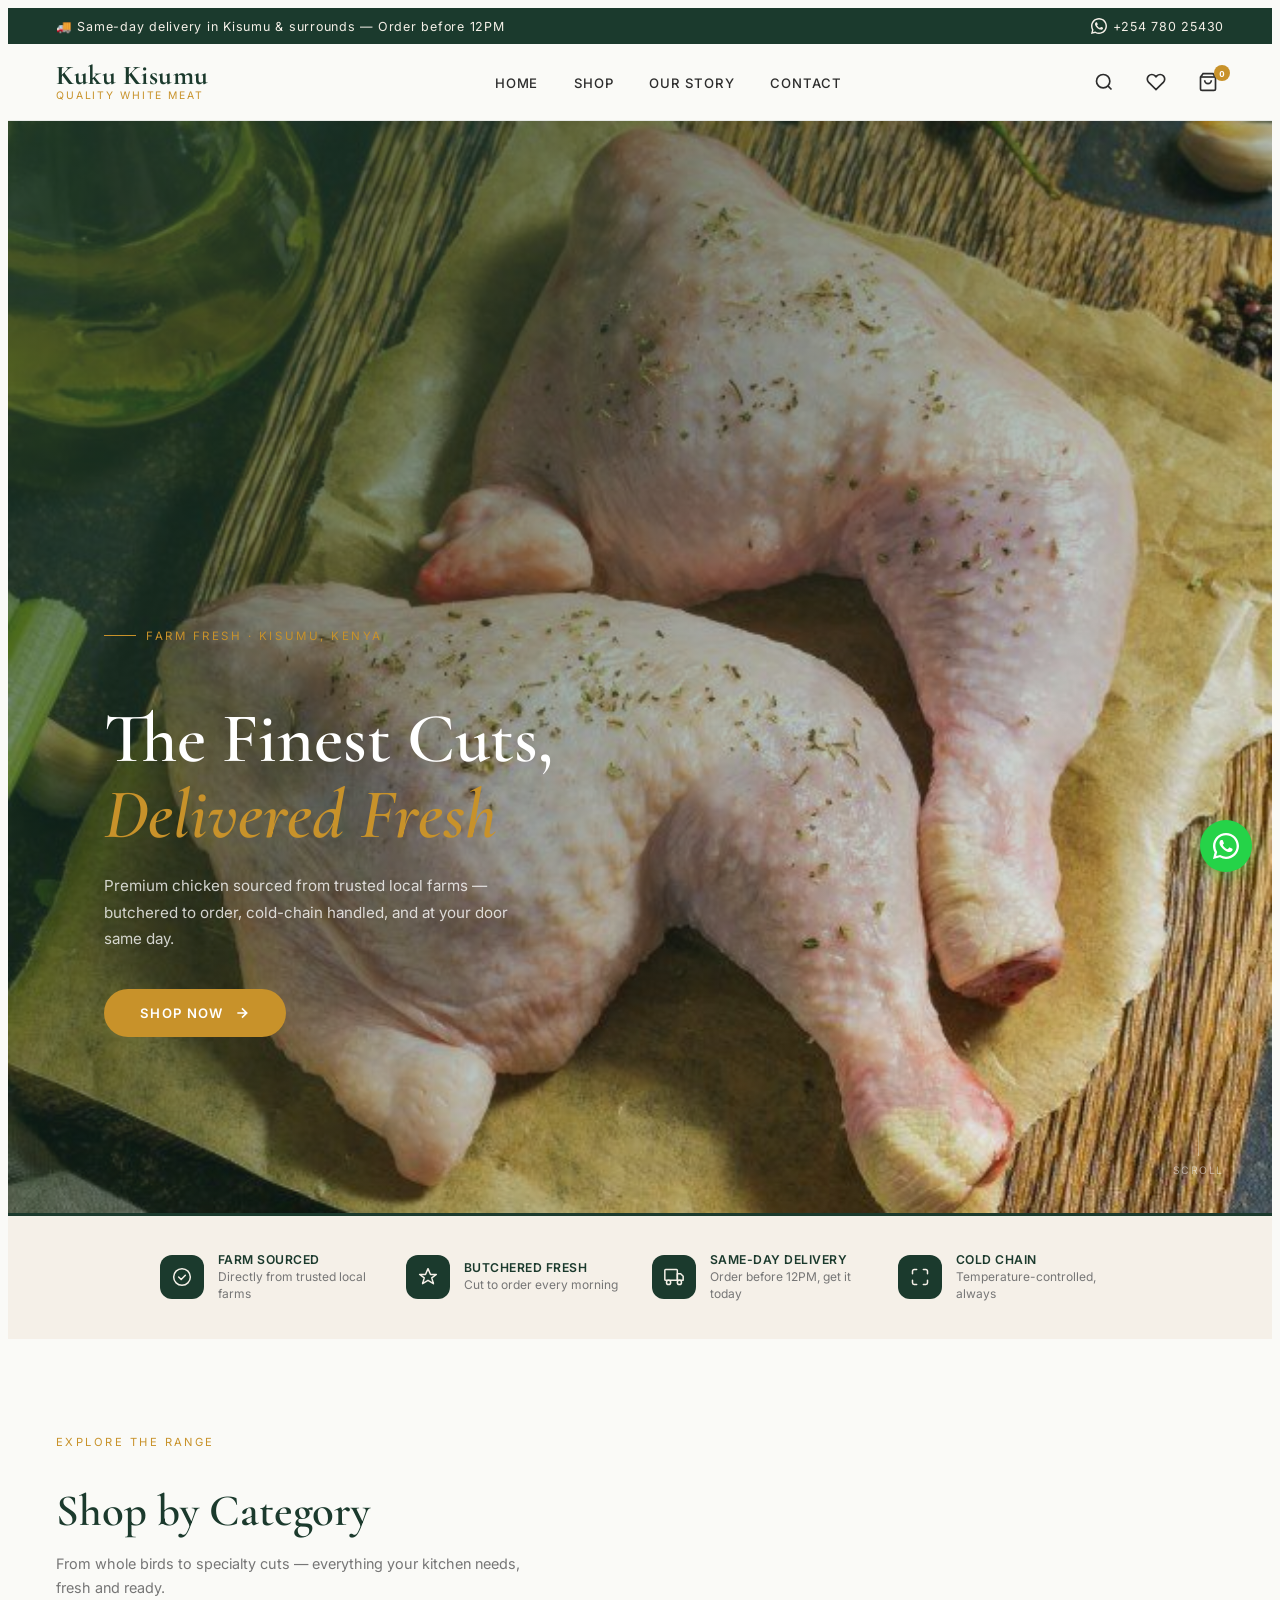
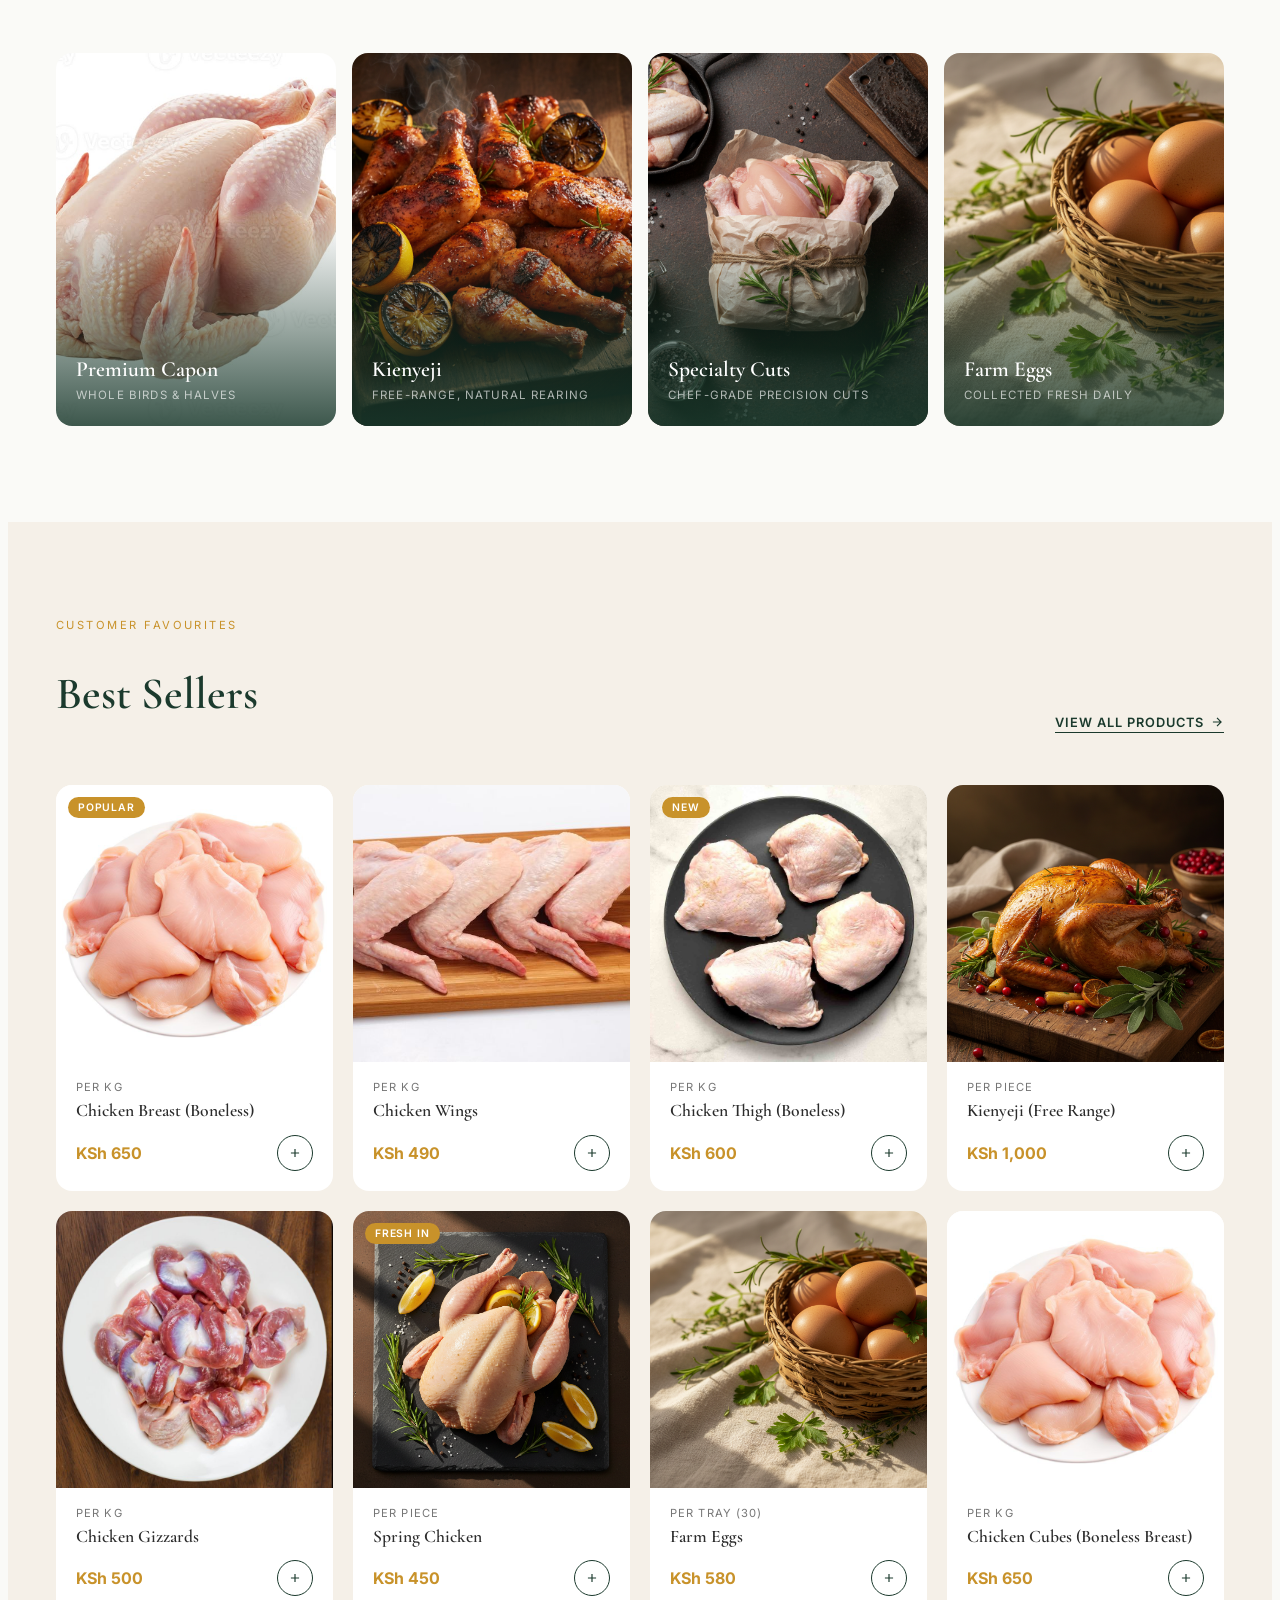
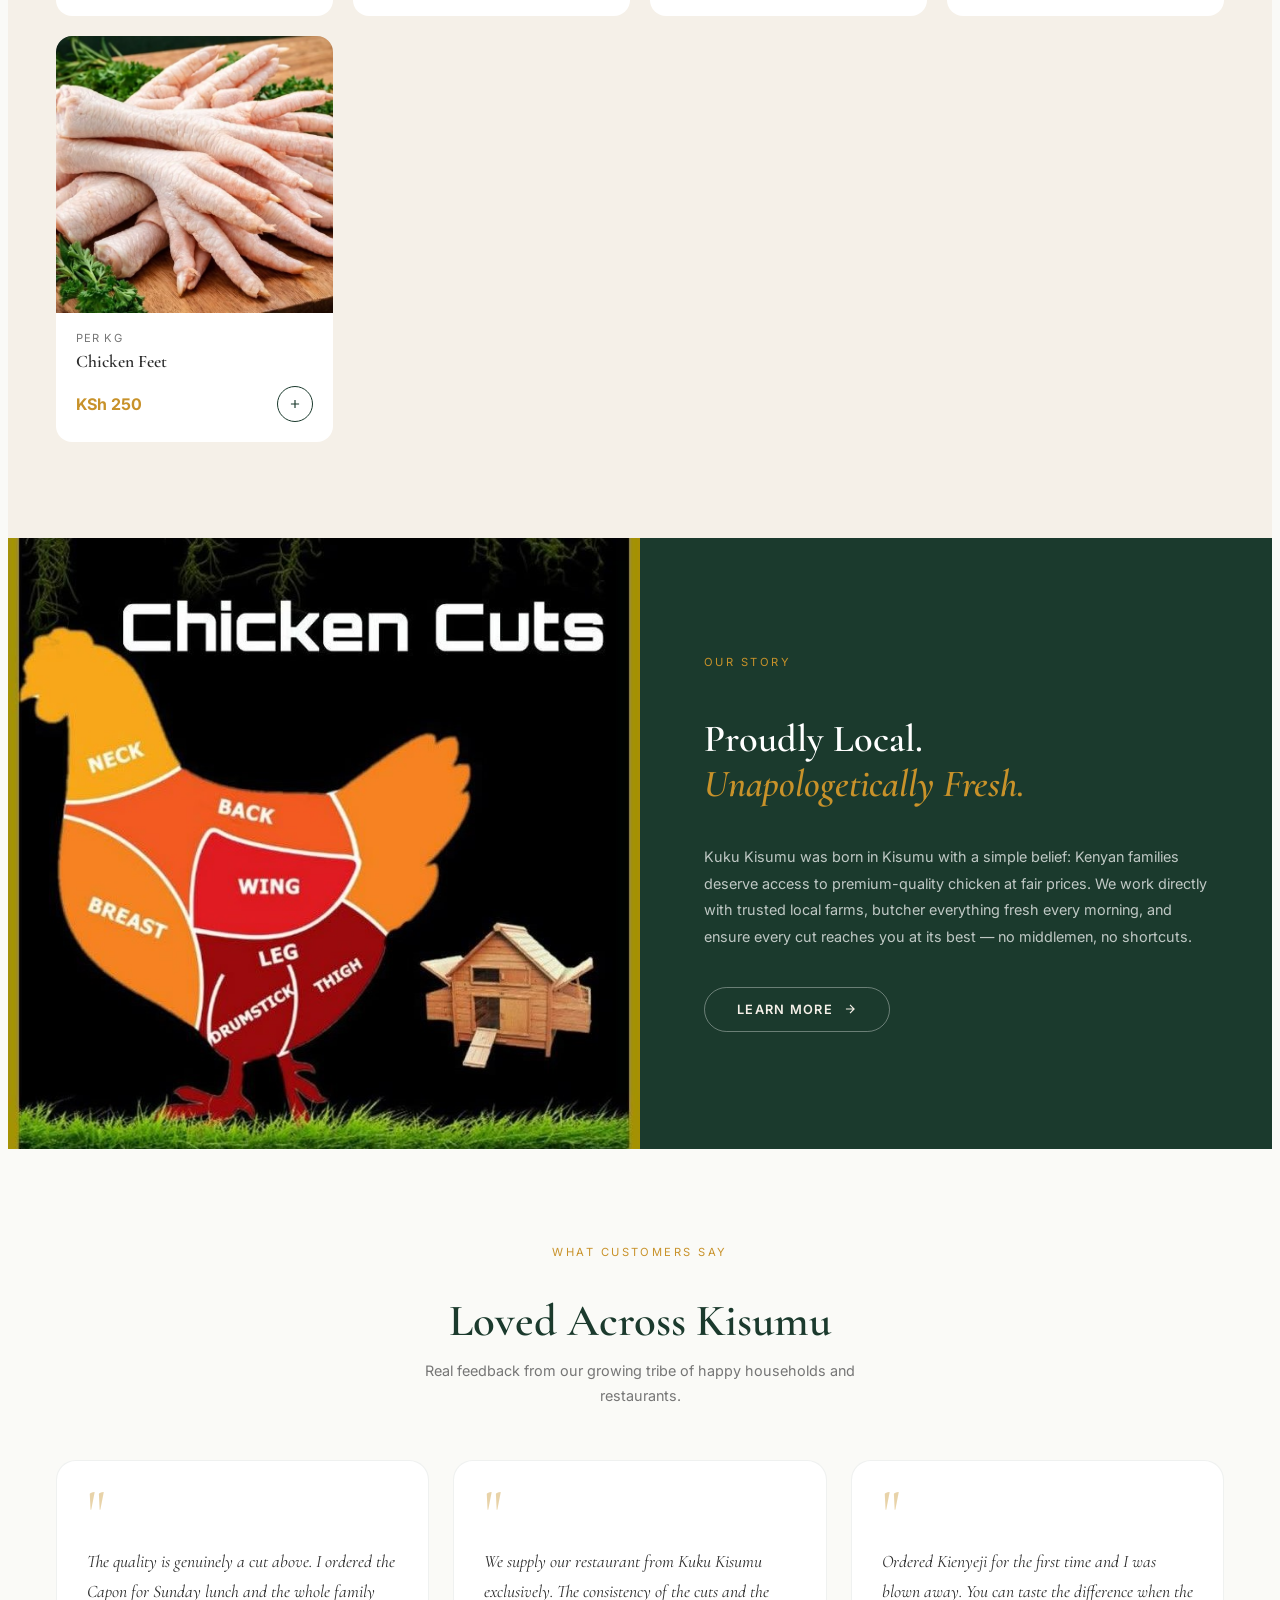
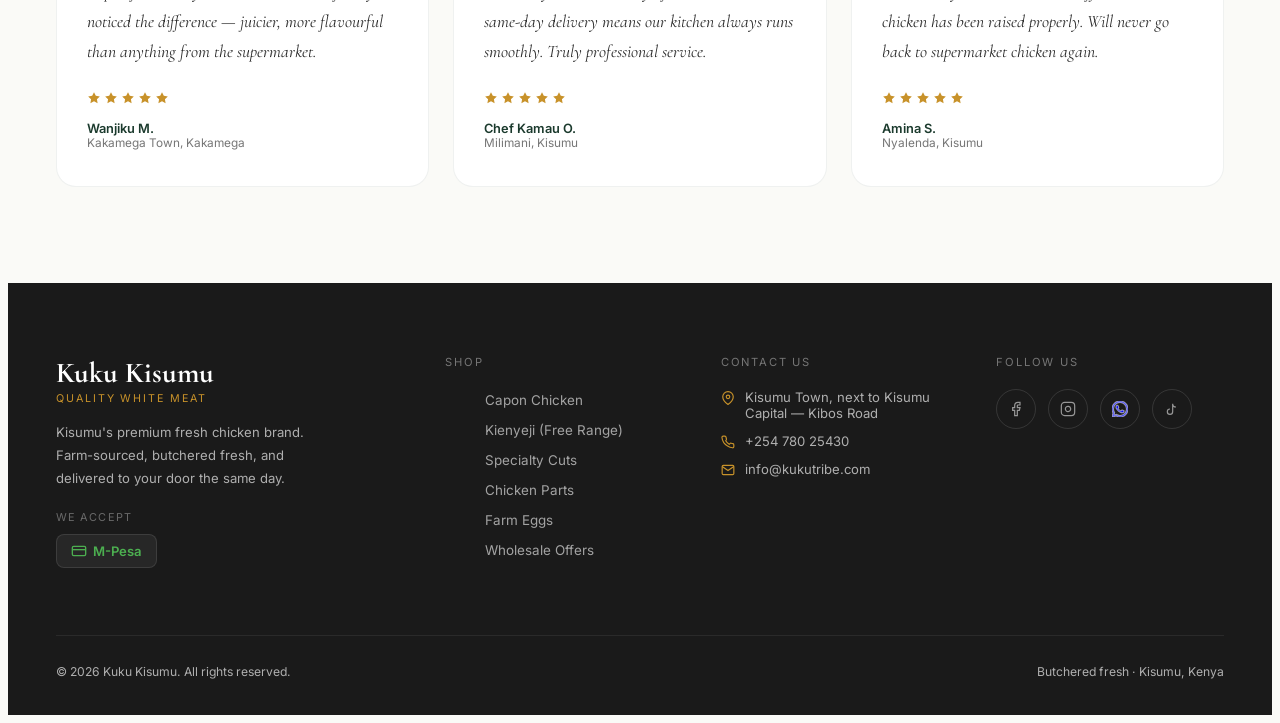
==== index.html @ 785d23c1 "initial commit" ====
<!DOCTYPE html>
<html lang="en">
<head>
<meta charset="UTF-8">
<meta name="viewport" content="width=device-width, initial-scale=1.0">
<title>Kuku Kisumu — Quality White Meat</title>
<link rel="preconnect" href="https://fonts.googleapis.com">
<link href="https://fonts.googleapis.com/css2?family=Cormorant+Garamond:ital,wght@0,400;0,500;0,600;0,700;1,400;1,600&family=Inter:wght@300;400;500;600&display=swap" rel="stylesheet">
<link rel="stylesheet" href="style.css">

</head>
<body>

<!-- TOP BAR -->
<div class="topbar">
  <span>🚚 Same-day delivery in Kisumu &amp; surrounds — Order before 12PM</span>
  <a href="https://wa.me/25478025430">
    <svg viewBox="0 0 24 24"><path d="M17.472 14.382c-.297-.149-1.758-.867-2.03-.967-.273-.099-.471-.148-.67.15-.197.297-.767.966-.94 1.164-.173.199-.347.223-.644.075-.297-.15-1.255-.463-2.39-1.475-.883-.788-1.48-1.761-1.653-2.059-.173-.297-.018-.458.13-.606.134-.133.298-.347.446-.52.149-.174.198-.298.298-.497.099-.198.05-.371-.025-.52-.075-.149-.669-1.612-.916-2.207-.242-.579-.487-.5-.669-.51-.173-.008-.371-.01-.57-.01-.198 0-.52.074-.792.372-.272.297-1.04 1.016-1.04 2.479 0 1.462 1.065 2.875 1.213 3.074.149.198 2.096 3.2 5.077 4.487.709.306 1.262.489 1.694.625.712.227 1.36.195 1.871.118.571-.085 1.758-.719 2.006-1.413.248-.694.248-1.289.173-1.413-.074-.124-.272-.198-.57-.347z"/><path d="M12 0C5.373 0 0 5.373 0 12c0 2.127.558 4.122 1.533 5.854L0 24l6.335-1.51A11.955 11.955 0 0012 24c6.627 0 12-5.373 12-12S18.627 0 12 0zm0 21.818a9.822 9.822 0 01-5.002-1.369l-.36-.212-3.72.887.924-3.623-.235-.373A9.787 9.787 0 012.182 12C2.182 6.59 6.59 2.182 12 2.182c5.41 0 9.818 4.408 9.818 9.818 0 5.41-4.408 9.818-9.818 9.818z"/></svg>
    +254 780 25430
  </a>
</div>

<!-- NAV -->
<nav id="mainNav">
  <div class="nav-logo">
    <span class="brand">Kuku Kisumu</span>
    <span class="tagline">Quality White Meat</span>
  </div>
  <ul class="nav-links">
    <li><a href="#">Home</a></li>
    <li><a href="#">Shop</a></li>
    <li><a href="#">Our Story</a></li>
    <li><a href="#">Contact</a></li>
  </ul>
  <div class="nav-actions">
    <button aria-label="Search">
      <svg viewBox="0 0 24 24" fill="none" stroke="currentColor" stroke-width="2"><circle cx="11" cy="11" r="8"/><path d="m21 21-4.35-4.35"/></svg>
    </button>
    <button aria-label="Wishlist">
      <svg viewBox="0 0 24 24" fill="none" stroke="currentColor" stroke-width="2"><path d="M20.84 4.61a5.5 5.5 0 0 0-7.78 0L12 5.67l-1.06-1.06a5.5 5.5 0 0 0-7.78 7.78l1.06 1.06L12 21.23l7.78-7.78 1.06-1.06a5.5 5.5 0 0 0 0-7.78z"/></svg>
    </button>
    <button class="cart-btn" aria-label="Cart">
      <svg viewBox="0 0 24 24" fill="none" stroke="currentColor" stroke-width="2"><path d="M6 2 3 6v14a2 2 0 0 0 2 2h14a2 2 0 0 0 2-2V6l-3-4z"/><line x1="3" y1="6" x2="21" y2="6"/><path d="M16 10a4 4 0 0 1-8 0"/></svg>
      <span class="cart-badge">0</span>
    </button>
  </div>
</nav>

<!-- HERO -->
<section class="hero">
  <div class="hero-bg" id="heroBg"></div>
  <div class="hero-content">
    <div class="hero-eyebrow">Farm Fresh · Kisumu, Kenya</div>
    <h1>The Finest Cuts,<br><em>Delivered Fresh</em></h1>
    <p class="hero-sub">Premium chicken sourced from trusted local farms — butchered to order, cold-chain handled, and at your door same day.</p>
    <a href="#" class="btn-primary">
      Shop Now
      <svg viewBox="0 0 24 24" fill="none" stroke="currentColor" stroke-width="2.5"><path d="M5 12h14M12 5l7 7-7 7"/></svg>
    </a>
  </div>
  <div class="hero-scroll">
    <div class="scroll-line"></div>
    <span>Scroll</span>
  </div>
</section>

<!-- TRUST STRIP -->
<div class="trust-strip">
  <div class="trust-grid">
    <div class="trust-item">
      <div class="trust-icon">
        <svg viewBox="0 0 24 24"><path d="M12 2C6.48 2 2 6.48 2 12s4.48 10 10 10 10-4.48 10-10S17.52 2 12 2z" stroke-linecap="round" stroke-linejoin="round"/><path d="M8 12l3 3 5-5" stroke-linecap="round" stroke-linejoin="round"/></svg>
      </div>
      <div><div class="trust-label">Farm Sourced</div><div class="trust-desc">Directly from trusted local farms</div></div>
    </div>
    <div class="trust-item">
      <div class="trust-icon">
        <svg viewBox="0 0 24 24"><path d="M12 2l3 7h7l-5.5 4 2 7L12 16l-6.5 4 2-7L2 9h7z" stroke-linecap="round" stroke-linejoin="round"/></svg>
      </div>
      <div><div class="trust-label">Butchered Fresh</div><div class="trust-desc">Cut to order every morning</div></div>
    </div>
    <div class="trust-item">
      <div class="trust-icon">
        <svg viewBox="0 0 24 24"><rect x="1" y="3" width="15" height="13" rx="1" stroke-linecap="round" stroke-linejoin="round"/><path d="M16 8h4l3 3v5h-7V8z" stroke-linecap="round" stroke-linejoin="round"/><circle cx="5.5" cy="18.5" r="2.5"/><circle cx="18.5" cy="18.5" r="2.5"/></svg>
      </div>
      <div><div class="trust-label">Same-Day Delivery</div><div class="trust-desc">Order before 12PM, get it today</div></div>
    </div>
    <div class="trust-item">
      <div class="trust-icon">
        <svg viewBox="0 0 24 24"><path d="M8 3H5a2 2 0 0 0-2 2v3m18 0V5a2 2 0 0 0-2-2h-3m0 18h3a2 2 0 0 0 2-2v-3M3 16v3a2 2 0 0 0 2 2h3" stroke-linecap="round" stroke-linejoin="round"/></svg>
      </div>
      <div><div class="trust-label">Cold Chain</div><div class="trust-desc">Temperature-controlled, always</div></div>
    </div>
  </div>
</div>

<!-- CATEGORIES -->
<section class="categories">
  <div class="section-header">
    <div class="section-eyebrow">Explore the Range</div>
    <h2 class="section-title">Shop by Category</h2>
    <p class="section-sub">From whole birds to specialty cuts — everything your kitchen needs, fresh and ready.</p>
  </div>
  <div class="cat-grid">
    <a class="cat-tile" href="#">
      <img src="image/chicken parts/whole chicken.jpg" alt="Capon Chicken" loading="lazy">
      <div class="cat-tile-overlay"></div>
      <div class="cat-tile-info">
        <div class="cat-tile-name">Premium Capon</div>
        <div class="cat-tile-count">Whole birds &amp; halves</div>
      </div>
      <div class="cat-tile-arrow"><svg viewBox="0 0 24 24"><path d="M7 17L17 7M7 7h10v10"/></svg></div>
    </a>
    <a class="cat-tile" href="#">
      <img src="image/chicken parts/tribegrill pack.png" alt="Kienyeji Chicken" loading="lazy">
      <div class="cat-tile-overlay"></div>
      <div class="cat-tile-info">
        <div class="cat-tile-name">Kienyeji</div>
        <div class="cat-tile-count">Free-range, natural rearing</div>
      </div>
      <div class="cat-tile-arrow"><svg viewBox="0 0 24 24"><path d="M7 17L17 7M7 7h10v10"/></svg></div>
    </a>
    <a class="cat-tile" href="#">
      <img src="image/chicken parts/chefs special.png" alt="Specialty Cuts" loading="lazy">
      <div class="cat-tile-overlay"></div>
      <div class="cat-tile-info">
        <div class="cat-tile-name">Specialty Cuts</div>
        <div class="cat-tile-count">Chef-grade precision cuts</div>
      </div>
      <div class="cat-tile-arrow"><svg viewBox="0 0 24 24"><path d="M7 17L17 7M7 7h10v10"/></svg></div>
    </a>
    <a class="cat-tile" href="#">
      <img src="image/chicken parts/chicken eggs.png" alt="Farm Eggs" loading="lazy">
      <div class="cat-tile-overlay"></div>
      <div class="cat-tile-info">
        <div class="cat-tile-name">Farm Eggs</div>
        <div class="cat-tile-count">Collected fresh daily</div>
      </div>
      <div class="cat-tile-arrow"><svg viewBox="0 0 24 24"><path d="M7 17L17 7M7 7h10v10"/></svg></div>
    </a>
  </div>
</section>

<!-- PRODUCTS -->
<section class="products">
  <div class="products-header">
    <div>
      <div class="section-eyebrow">Customer Favourites</div>
      <h2 class="section-title">Best Sellers</h2>
    </div>
    <a href="#" class="view-all">View All Products <svg viewBox="0 0 24 24"><path d="M5 12h14M12 5l7 7-7 7"/></svg></a>
  </div>
  <div class="product-grid" id="productGrid">

    <div class="product-card">
      <div class="product-img-wrap">
        <img class="product-img" src="image/chicken parts/chicken fillets.jpg" alt="Chicken Breast">
        <span class="product-badge">Popular</span>
      </div>
      <div class="product-body">
        <div class="product-unit">Per KG</div>
        <div class="product-name">Chicken Breast (Boneless)</div>
        <div class="product-footer">
          <span class="product-price">KSh 650</span>
          <button class="add-to-cart" aria-label="Add to cart">
            <svg viewBox="0 0 24 24"><path d="M12 5v14M5 12h14"/></svg>
          </button>
        </div>
      </div>
    </div>

    <div class="product-card">
      <div class="product-img-wrap">
        <img class="product-img" src="image/chicken parts/chicken wings.jpg" alt="Chicken Wings">
      </div>
      <div class="product-body">
        <div class="product-unit">Per KG</div>
        <div class="product-name">Chicken Wings</div>
        <div class="product-footer">
          <span class="product-price">KSh 490</span>
          <button class="add-to-cart" aria-label="Add to cart">
            <svg viewBox="0 0 24 24"><path d="M12 5v14M5 12h14"/></svg>
          </button>
        </div>
      </div>
    </div>

    <div class="product-card">
      <div class="product-img-wrap">
        <img class="product-img" src="image/chicken parts/chicken thighs.jpg" alt="Chicken Thigh">
        <span class="product-badge">New</span>
      </div>
      <div class="product-body">
        <div class="product-unit">Per KG</div>
        <div class="product-name">Chicken Thigh (Boneless)</div>
        <div class="product-footer">
          <span class="product-price">KSh 600</span>
          <button class="add-to-cart" aria-label="Add to cart">
            <svg viewBox="0 0 24 24"><path d="M12 5v14M5 12h14"/></svg>
          </button>
        </div>
      </div>
    </div>

    <div class="product-card">
      <div class="product-img-wrap">
        <img class="product-img" src="image/chicken parts/whole turkey.png" alt="Kienyeji Chicken">
      </div>
      <div class="product-body">
        <div class="product-unit">Per Piece</div>
        <div class="product-name">Kienyeji (Free Range)</div>
        <div class="product-footer">
          <span class="product-price">KSh 1,000</span>
          <button class="add-to-cart" aria-label="Add to cart">
            <svg viewBox="0 0 24 24"><path d="M12 5v14M5 12h14"/></svg>
          </button>
        </div>
      </div>
    </div>

    <div class="product-card">
      <div class="product-img-wrap">
        <img class="product-img" src="image/chicken parts/chicken gizzard.jpg" alt="Chicken Gizzards">
      </div>
      <div class="product-body">
        <div class="product-unit">Per KG</div>
        <div class="product-name">Chicken Gizzards</div>
        <div class="product-footer">
          <span class="product-price">KSh 500</span>
          <button class="add-to-cart" aria-label="Add to cart">
            <svg viewBox="0 0 24 24"><path d="M12 5v14M5 12h14"/></svg>
          </button>
        </div>
      </div>
    </div>

    <div class="product-card">
      <div class="product-img-wrap">
        <img class="product-img" src="image/chicken parts/chicken whole.png" alt="Spring Chicken">
        <span class="product-badge">Fresh In</span>
      </div>
      <div class="product-body">
        <div class="product-unit">Per Piece</div>
        <div class="product-name">Spring Chicken</div>
        <div class="product-footer">
          <span class="product-price">KSh 450</span>
          <button class="add-to-cart" aria-label="Add to cart">
            <svg viewBox="0 0 24 24"><path d="M12 5v14M5 12h14"/></svg>
          </button>
        </div>
      </div>
    </div>

    <div class="product-card">
      <div class="product-img-wrap">
        <img class="product-img" src="image/chicken parts/chicken eggs.png" alt="Farm Eggs">
      </div>
      <div class="product-body">
        <div class="product-unit">Per Tray (30)</div>
        <div class="product-name">Farm Eggs</div>
        <div class="product-footer">
          <span class="product-price">KSh 580</span>
          <button class="add-to-cart" aria-label="Add to cart">
            <svg viewBox="0 0 24 24"><path d="M12 5v14M5 12h14"/></svg>
          </button>
        </div>
      </div>
    </div>

    <div class="product-card">
      <div class="product-img-wrap">
        <img class="product-img" src="image/chicken parts/chicken fillets.jpg" alt="Chicken Cubes">
      </div>
      <div class="product-body">
        <div class="product-unit">Per KG</div>
        <div class="product-name">Chicken Cubes (Boneless Breast)</div>
        <div class="product-footer">
          <span class="product-price">KSh 650</span>
          <button class="add-to-cart" aria-label="Add to cart">
            <svg viewBox="0 0 24 24"><path d="M12 5v14M5 12h14"/></svg>
          </button>
        </div>
      </div>
    </div>

<div class="product-card">
      <div class="product-img-wrap">
        <img class="product-img" src="image/chicken parts/chicken feet..jpg" alt="Chicken Feet">
      </div>
      <div class="product-body">
        <div class="product-unit">Per KG</div>
        <div class="product-name">Chicken Feet</div>
        <div class="product-footer">
          <span class="product-price">KSh 250</span>
          <button class="add-to-cart" aria-label="Add to cart">
            <svg viewBox="0 0 24 24"><path d="M12 5v14M5 12h14"/></svg>
          </button>
        </div>
      </div>
    </div>
  </div>
</section>

<!-- STORY -->
<div class="story">
  <img class="story-img" src="image/chicken parts/chicken parts.jpg" alt="Kuku Kisumu Farm">
  <div class="story-content">
    <div class="story-eyebrow">Our Story</div>
    <h2>Proudly Local.<br><em>Unapologetically Fresh.</em></h2>
    <p>Kuku Kisumu was born in Kisumu with a simple belief: Kenyan families deserve access to premium-quality chicken at fair prices. We work directly with trusted local farms, butcher everything fresh every morning, and ensure every cut reaches you at its best — no middlemen, no shortcuts.</p>
    <a href="#" class="btn-outline">
      Learn More
      <svg viewBox="0 0 24 24"><path d="M5 12h14M12 5l7 7-7 7"/></svg>
    </a>
  </div>
</div>

<!-- TESTIMONIALS -->
<section class="testimonials">
  <div class="section-header">
    <div class="section-eyebrow">What Customers Say</div>
    <h2 class="section-title">Loved Across Kisumu</h2>
    <p class="section-sub">Real feedback from our growing tribe of happy households and restaurants.</p>
  </div>
  <div class="testi-grid">
    <div class="testi-card">
      <div class="testi-quote-mark">"</div>
      <p class="testi-text">The quality is genuinely a cut above. I ordered the Capon for Sunday lunch and the whole family noticed the difference — juicier, more flavourful than anything from the supermarket.</p>
      <div class="testi-stars">
        <svg viewBox="0 0 24 24"><polygon points="12 2 15.09 8.26 22 9.27 17 14.14 18.18 21.02 12 17.77 5.82 21.02 7 14.14 2 9.27 8.91 8.26 12 2"/></svg>
        <svg viewBox="0 0 24 24"><polygon points="12 2 15.09 8.26 22 9.27 17 14.14 18.18 21.02 12 17.77 5.82 21.02 7 14.14 2 9.27 8.91 8.26 12 2"/></svg>
        <svg viewBox="0 0 24 24"><polygon points="12 2 15.09 8.26 22 9.27 17 14.14 18.18 21.02 12 17.77 5.82 21.02 7 14.14 2 9.27 8.91 8.26 12 2"/></svg>
        <svg viewBox="0 0 24 24"><polygon points="12 2 15.09 8.26 22 9.27 17 14.14 18.18 21.02 12 17.77 5.82 21.02 7 14.14 2 9.27 8.91 8.26 12 2"/></svg>
        <svg viewBox="0 0 24 24"><polygon points="12 2 15.09 8.26 22 9.27 17 14.14 18.18 21.02 12 17.77 5.82 21.02 7 14.14 2 9.27 8.91 8.26 12 2"/></svg>
      </div>
      <div class="testi-author">Wanjiku M.</div>
      <div class="testi-location">Kakamega Town, Kakamega</div>
    </div>
    <div class="testi-card">
      <div class="testi-quote-mark">"</div>
      <p class="testi-text">We supply our restaurant from Kuku Kisumu exclusively. The consistency of the cuts and the same-day delivery means our kitchen always runs smoothly. Truly professional service.</p>
      <div class="testi-stars">
        <svg viewBox="0 0 24 24"><polygon points="12 2 15.09 8.26 22 9.27 17 14.14 18.18 21.02 12 17.77 5.82 21.02 7 14.14 2 9.27 8.91 8.26 12 2"/></svg>
        <svg viewBox="0 0 24 24"><polygon points="12 2 15.09 8.26 22 9.27 17 14.14 18.18 21.02 12 17.77 5.82 21.02 7 14.14 2 9.27 8.91 8.26 12 2"/></svg>
        <svg viewBox="0 0 24 24"><polygon points="12 2 15.09 8.26 22 9.27 17 14.14 18.18 21.02 12 17.77 5.82 21.02 7 14.14 2 9.27 8.91 8.26 12 2"/></svg>
        <svg viewBox="0 0 24 24"><polygon points="12 2 15.09 8.26 22 9.27 17 14.14 18.18 21.02 12 17.77 5.82 21.02 7 14.14 2 9.27 8.91 8.26 12 2"/></svg>
        <svg viewBox="0 0 24 24"><polygon points="12 2 15.09 8.26 22 9.27 17 14.14 18.18 21.02 12 17.77 5.82 21.02 7 14.14 2 9.27 8.91 8.26 12 2"/></svg>
      </div>
      <div class="testi-author">Chef Kamau O.</div>
      <div class="testi-location">Milimani, Kisumu</div>
    </div>
    <div class="testi-card">
      <div class="testi-quote-mark">"</div>
      <p class="testi-text">Ordered Kienyeji for the first time and I was blown away. You can taste the difference when the chicken has been raised properly. Will never go back to supermarket chicken again.</p>
      <div class="testi-stars">
        <svg viewBox="0 0 24 24"><polygon points="12 2 15.09 8.26 22 9.27 17 14.14 18.18 21.02 12 17.77 5.82 21.02 7 14.14 2 9.27 8.91 8.26 12 2"/></svg>
        <svg viewBox="0 0 24 24"><polygon points="12 2 15.09 8.26 22 9.27 17 14.14 18.18 21.02 12 17.77 5.82 21.02 7 14.14 2 9.27 8.91 8.26 12 2"/></svg>
        <svg viewBox="0 0 24 24"><polygon points="12 2 15.09 8.26 22 9.27 17 14.14 18.18 21.02 12 17.77 5.82 21.02 7 14.14 2 9.27 8.91 8.26 12 2"/></svg>
        <svg viewBox="0 0 24 24"><polygon points="12 2 15.09 8.26 22 9.27 17 14.14 18.18 21.02 12 17.77 5.82 21.02 7 14.14 2 9.27 8.91 8.26 12 2"/></svg>
        <svg viewBox="0 0 24 24"><polygon points="12 2 15.09 8.26 22 9.27 17 14.14 18.18 21.02 12 17.77 5.82 21.02 7 14.14 2 9.27 8.91 8.26 12 2"/></svg>
      </div>
      <div class="testi-author">Amina S.</div>
      <div class="testi-location">Nyalenda, Kisumu</div>
    </div>
  </div>
</section>

<!-- FOOTER -->
<footer>
  <div class="footer-grid">
    <div class="footer-brand">
      <div class="brand">Kuku Kisumu</div>
      <div class="tagline">Quality White Meat</div>
      <p>Kisumu's premium fresh chicken brand. Farm-sourced, butchered fresh, and delivered to your door the same day.</p>
      <div class="payment-wrap">
        <div class="payment-label">We Accept</div>
        <div class="mpesa-badge">
          <svg width="16" height="16" viewBox="0 0 24 24" fill="none" stroke="currentColor" stroke-width="2"><rect x="2" y="5" width="20" height="14" rx="2"/><line x1="2" y1="10" x2="22" y2="10"/></svg>
          M-Pesa
        </div>
      </div>
    </div>
    <div>
      <div class="footer-title">Shop</div>
      <ul class="footer-links">
        <li><a href="#">Capon Chicken</a></li>
        <li><a href="#">Kienyeji (Free Range)</a></li>
        <li><a href="#">Specialty Cuts</a></li>
        <li><a href="#">Chicken Parts</a></li>
        <li><a href="#">Farm Eggs</a></li>
        <li><a href="#">Wholesale Offers</a></li>
      </ul>
    </div>
    <div>
      <div class="footer-title">Contact Us</div>
      <div class="footer-contact">
        <div class="footer-contact-item">
          <svg viewBox="0 0 24 24"><path d="M21 10c0 7-9 13-9 13s-9-6-9-13a9 9 0 0 1 18 0z"/><circle cx="12" cy="10" r="3"/></svg>
          <span>Kisumu Town, next to Kisumu Capital — Kibos Road</span>
        </div>
        <div class="footer-contact-item">
          <svg viewBox="0 0 24 24"><path d="M22 16.92v3a2 2 0 0 1-2.18 2 19.79 19.79 0 0 1-8.63-3.07A19.5 19.5 0 0 1 4.69 13a19.79 19.79 0 0 1-3.07-8.67A2 2 0 0 1 3.6 2h3a2 2 0 0 1 2 1.72c.127.96.361 1.903.7 2.81a2 2 0 0 1-.45 2.11L8.09 9.91a16 16 0 0 0 6 6l1.27-1.27a2 2 0 0 1 2.11-.45c.907.339 1.85.573 2.81.7A2 2 0 0 1 22 16.92z"/></svg>
          <span>+254 780 25430</span>
        </div>
        <div class="footer-contact-item">
          <svg viewBox="0 0 24 24"><path d="M4 4h16c1.1 0 2 .9 2 2v12c0 1.1-.9 2-2 2H4c-1.1 0-2-.9-2-2V6c0-1.1.9-2 2-2z"/><polyline points="22,6 12,13 2,6"/></svg>
          <span>info@kukutribe.com</span>
        </div>
      </div>
    </div>
    <div>
      <div class="footer-title">Follow Us</div>
      <div class="social-icons">
        <a href="#" class="social-icon" aria-label="Facebook">
          <svg viewBox="0 0 24 24"><path d="M18 2h-3a5 5 0 0 0-5 5v3H7v4h3v8h4v-8h3l1-4h-4V7a1 1 0 0 1 1-1h3z"/></svg>
        </a>
        <a href="#" class="social-icon" aria-label="Instagram">
          <svg viewBox="0 0 24 24"><rect x="2" y="2" width="20" height="20" rx="5" ry="5"/><path d="M16 11.37A4 4 0 1 1 12.63 8 4 4 0 0 1 16 11.37z"/><line x1="17.5" y1="6.5" x2="17.51" y2="6.5"/></svg>
        </a>
        <a href="#" class="social-icon" aria-label="WhatsApp">
          <svg viewBox="0 0 24 24"><path d="M17.472 14.382c-.297-.149-1.758-.867-2.03-.967-.273-.099-.471-.148-.67.15-.197.297-.767.966-.94 1.164-.173.199-.347.223-.644.075-.297-.15-1.255-.463-2.39-1.475-.883-.788-1.48-1.761-1.653-2.059-.173-.297-.018-.458.13-.606.134-.133.298-.347.446-.52.149-.174.198-.298.298-.497.099-.198.05-.371-.025-.52-.075-.149-.669-1.612-.916-2.207-.242-.579-.487-.5-.669-.51-.173-.008-.371-.01-.57-.01-.198 0-.52.074-.792.372-.272.297-1.04 1.016-1.04 2.479 0 1.462 1.065 2.875 1.213 3.074.149.198 2.096 3.2 5.077 4.487.709.306 1.262.489 1.694.625.712.227 1.36.195 1.871.118.571-.085 1.758-.719 2.006-1.413.248-.694.248-1.289.173-1.413-.074-.124-.272-.198-.57-.347z" fill="currentColor"/><path d="M12 0C5.373 0 0 5.373 0 12c0 2.127.558 4.122 1.533 5.854L0 24l6.335-1.51A11.955 11.955 0 0012 24c6.627 0 12-5.373 12-12S18.627 0 12 0zm0 21.818a9.822 9.822 0 01-5.002-1.369l-.36-.212-3.72.887.924-3.623-.235-.373A9.787 9.787 0 012.182 12C2.182 6.59 6.59 2.182 12 2.182c5.41 0 9.818 4.408 9.818 9.818 0 5.41-4.408 9.818-9.818 9.818z" fill="currentColor"/></svg>
        </a>
        <a href="#" class="social-icon" aria-label="TikTok">
          <svg viewBox="0 0 24 24"><path d="M9 12a4 4 0 1 0 4 4V4a5 5 0 0 0 5 5"/></svg>
        </a>
      </div>
    </div>
  </div>
  <div class="footer-bottom">
    <span>© 2026 Kuku Kisumu. All rights reserved.</span>
    <span>Butchered fresh · Kisumu, Kenya</span>
  </div>
</footer>

<!-- WHATSAPP FLOAT -->
<a href="https://wa.me/254797979447?text=Hello%2C%20I%27d%20like%20to%20order%20from%20Kuku%20Kisumu" class="wa-float" target="_blank" rel="noopener" aria-label="Chat on WhatsApp">
  <svg viewBox="0 0 24 24"><path d="M17.472 14.382c-.297-.149-1.758-.867-2.03-.967-.273-.099-.471-.148-.67.15-.197.297-.767.966-.94 1.164-.173.199-.347.223-.644.075-.297-.15-1.255-.463-2.39-1.475-.883-.788-1.48-1.761-1.653-2.059-.173-.297-.018-.458.13-.606.134-.133.298-.347.446-.52.149-.174.198-.298.298-.497.099-.198.05-.371-.025-.52-.075-.149-.669-1.612-.916-2.207-.242-.579-.487-.5-.669-.51-.173-.008-.371-.01-.57-.01-.198 0-.52.074-.792.372-.272.297-1.04 1.016-1.04 2.479 0 1.462 1.065 2.875 1.213 3.074.149.198 2.096 3.2 5.077 4.487.709.306 1.262.489 1.694.625.712.227 1.36.195 1.871.118.571-.085 1.758-.719 2.006-1.413.248-.694.248-1.289.173-1.413-.074-.124-.272-.198-.57-.347z"/><path d="M12 0C5.373 0 0 5.373 0 12c0 2.127.558 4.122 1.533 5.854L0 24l6.335-1.51A11.955 11.955 0 0012 24c6.627 0 12-5.373 12-12S18.627 0 12 0zm0 21.818a9.822 9.822 0 01-5.002-1.369l-.36-.212-3.72.887.924-3.623-.235-.373A9.787 9.787 0 012.182 12C2.182 6.59 6.59 2.182 12 2.182c5.41 0 9.818 4.408 9.818 9.818 0 5.41-4.408 9.818-9.818 9.818z"/></svg>
</a>

<script>
  // Sticky nav shadow
  const nav = document.getElementById('mainNav');
  window.addEventListener('scroll', () => {
    nav.classList.toggle('scrolled', window.scrollY > 10);
  });

  // Hero parallax + load animation
  const heroBg = document.getElementById('heroBg');
  setTimeout(() => heroBg.classList.add('loaded'), 100);
  window.addEventListener('scroll', () => {
    const offset = window.scrollY * 0.3;
    heroBg.style.transform = `scale(1) translateY(${offset}px)`;
  });

  // Scroll reveal
  const revealEls = document.querySelectorAll('.trust-item, .product-card, .testi-card');
  const observer = new IntersectionObserver((entries) => {
    entries.forEach((entry, i) => {
      if (entry.isIntersecting) {
        setTimeout(() => entry.target.classList.add('visible'), i * 80);
        observer.unobserve(entry.target);
      }
    });
  }, { threshold: 0.12 });
  revealEls.forEach(el => observer.observe(el));

  // Add to cart interaction
  let cartCount = 0;
  const cartBadge = document.querySelector('.cart-badge');
  document.querySelectorAll('.add-to-cart').forEach(btn => {
    btn.addEventListener('click', function() {
      cartCount++;
      cartBadge.textContent = cartCount;
      cartBadge.style.transform = 'scale(1.4)';
      setTimeout(() => cartBadge.style.transform = 'scale(1)', 200);
      this.innerHTML = '<svg viewBox="0 0 24 24" fill="none" stroke="currentColor" stroke-width="2.5"><polyline points="20 6 9 17 4 12"/></svg>';
      this.style.background = 'var(--green)';
      this.style.borderColor = 'var(--green)';
      this.querySelector('svg').style.stroke = '#fff';
      setTimeout(() => {
        this.innerHTML = '<svg viewBox="0 0 24 24"><path d="M12 5v14M5 12h14"/></svg>';
        this.style.background = '';
        this.style.borderColor = '';
        this.querySelector('svg').style.stroke = '';
      }, 1400);
    });
  });
</script>
</body>
</html>
---- style.css ----
<style>
<head>
<Body>
 , *::before, *::after { box-sizing: border-box; margin: 0; padding: 0; }

  :root {
    --green:   #1B3A2D;
    --green-light: #234d3b;
    --cream:   #F5F0E8;
    --ivory:   #FAFAF7;
    --amber:   #C8922A;
    --amber-dark: #A67520;
    --charcoal:#2C2C2C;
    --grey:    #767676;
    --card-bg: #FFFFFF;
    --footer:  #1A1A1A;
  }

  html { scroll-behavior: smooth; }

  body {
    font-family: 'Inter', sans-serif;
    color: var(--charcoal);
    background: var(--ivory);
    overflow-x: hidden;
  }

  /* ── TOP BAR ──────────────────────────────── */
  .topbar {
    background: var(--green);
    color: var(--cream);
    font-size: 0.78rem;
    letter-spacing: 0.06em;
    padding: 10px 48px;
    display: flex;
    justify-content: space-between;
    align-items: center;
  }
  .topbar a { color: var(--cream); text-decoration: none; display: flex; align-items: center; gap: 6px; }
  .topbar a:hover { color: var(--amber); }
  .topbar svg { width:16px; height:16px; fill:currentColor; }

  /* ── NAVIGATION ───────────────────────────── */
  nav {
    background: var(--ivory);
    padding: 0 48px;
    display: flex;
    align-items: center;
    justify-content: space-between;
    height: 76px;
    position: sticky;
    top: 0;
    z-index: 100;
    border-bottom: 1px solid rgba(27,58,45,0.08);
    transition: box-shadow 0.3s;
  }
  nav.scrolled { box-shadow: 0 2px 24px rgba(0,0,0,0.08); }

  .nav-logo {
    display: flex;
    flex-direction: column;
    line-height: 1;
  }
  .nav-logo .brand { font-family: 'Cormorant Garamond', serif; font-size: 1.7rem; font-weight: 700; color: var(--green); letter-spacing: 0.02em; }
  .nav-logo .tagline { font-size: 0.65rem; letter-spacing: 0.18em; text-transform: uppercase; color: var(--amber); margin-top: 2px; }

  .nav-links { display: flex; gap: 36px; list-style: none; }
  .nav-links a { font-size: 0.82rem; font-weight: 500; letter-spacing: 0.06em; text-transform: uppercase; color: var(--charcoal); text-decoration: none; transition: color 0.2s; position: relative; }
  .nav-links a::after { content:''; position:absolute; bottom:-4px; left:0; width:0; height:1.5px; background:var(--amber); transition:width 0.25s; }
  .nav-links a:hover { color: var(--green); }
  .nav-links a:hover::after { width: 100%; }

  .nav-actions { display: flex; align-items: center; gap: 20px; }
  .nav-actions button { background: none; border: none; cursor: pointer; color: var(--charcoal); display: flex; align-items: center; transition: color 0.2s; }
  .nav-actions button:hover { color: var(--green); }
  .nav-actions svg { width: 20px; height: 20px; }
  .cart-btn { position: relative; }
  .cart-badge { position: absolute; top: -6px; right: -6px; background: var(--amber); color: #fff; font-size: 0.6rem; font-weight: 600; border-radius: 50%; width: 16px; height: 16px; display: flex; align-items: center; justify-content: center; }

  /* ── HERO ─────────────────────────────────── */
  .hero {
    position: relative;
    height: 100vh;
    min-height: 600px;
    background: var(--green);
    overflow: hidden;
    display: flex;
    align-items: flex-end;
  }

  .hero-bg {
    position: absolute; inset: 0;
    background:
      linear-gradient(135deg, rgba(27,58,45,0.82) 0%, rgba(27,58,45,0.3) 60%, transparent 100%),
      url('image/chicken parts/chicken whole leg.jpg') center/cover no-repeat;
    transform: scale(1.04);
    transition: transform 8s ease-out;
  }
  .hero-bg.loaded { transform: scale(1); }

  .hero-content {
    position: relative;
    z-index: 2;
    padding: 0 48px 80px;
    max-width: 620px;
    animation: heroFadeUp 0.9s ease both 0.2s;
  }

  .hero-eyebrow {
    font-size: 0.72rem;
    letter-spacing: 0.22em;
    text-transform: uppercase;
    color: var(--amber);
    margin-bottom: 16px;
    display: flex;
    align-items: center;
    gap: 10px;
  }
  .hero-eyebrow::before { content:''; width:32px; height:1.5px; background:var(--amber); }

  .hero h1 {
    font-family: 'Cormorant Garamond', serif;
    font-size: clamp(2.8rem, 5.5vw, 4.4rem);
    font-weight: 600;
    color: #fff;
    line-height: 1.08;
    margin-bottom: 20px;
  }
  .hero h1 em { font-style: italic; color: var(--amber); }

  .hero-sub {
    font-size: 0.95rem;
    color: rgba(255,255,255,0.78);
    line-height: 1.75;
    margin-bottom: 36px;
    max-width: 440px;
  }

  .btn-primary {
    display: inline-flex;
    align-items: center;
    gap: 10px;
    background: var(--amber);
    color: #fff;
    padding: 16px 36px;
    border-radius: 100px;
    font-size: 0.82rem;
    font-weight: 600;
    letter-spacing: 0.1em;
    text-transform: uppercase;
    text-decoration: none;
    transition: background 0.25s, transform 0.2s;
    border: none;
    cursor: pointer;
  }
  .btn-primary:hover { background: var(--amber-dark); transform: translateY(-2px); }
  .btn-primary svg { width:16px; height:16px; }

  .hero-scroll {
    position: absolute;
    bottom: 36px;
    right: 48px;
    display: flex;
    flex-direction: column;
    align-items: center;
    gap: 8px;
    color: rgba(255,255,255,0.5);
    font-size: 0.65rem;
    letter-spacing: 0.15em;
    text-transform: uppercase;
    z-index: 2;
  }
  .scroll-line { width: 1px; height: 48px; background: linear-gradient(to bottom, transparent, rgba(255,255,255,0.4)); animation: scrollPulse 2s ease-in-out infinite; }

  /* ── TRUST STRIP ──────────────────────────── */
  .trust-strip {
    background: var(--cream);
    border-top: 3px solid var(--green);
    padding: 36px 48px;
  }
  .trust-grid {
    max-width: 960px;
    margin: 0 auto;
    display: grid;
    grid-template-columns: repeat(4, 1fr);
    gap: 24px;
  }
  .trust-item {
    display: flex;
    align-items: center;
    gap: 14px;
    opacity: 0;
    transform: translateY(16px);
    transition: opacity 0.5s ease, transform 0.5s ease;
  }
  .trust-item.visible { opacity: 1; transform: translateY(0); }
  .trust-icon {
    width: 44px; height: 44px;
    background: var(--green);
    border-radius: 12px;
    display: flex; align-items: center; justify-content: center;
    flex-shrink: 0;
  }
  .trust-icon svg { width: 20px; height: 20px; stroke: var(--cream); fill: none; stroke-width: 1.8; }
  .trust-label { font-size: 0.76rem; font-weight: 600; letter-spacing: 0.04em; text-transform: uppercase; color: var(--green); margin-bottom: 2px; }
  .trust-desc { font-size: 0.75rem; color: var(--grey); line-height: 1.4; }

  /* ── SECTION SHARED ───────────────────────── */
  section { padding: 96px 48px; }
  .section-eyebrow { font-size: 0.7rem; letter-spacing: 0.22em; text-transform: uppercase; color: var(--amber); margin-bottom: 10px; }
  .section-title {
    font-family: 'Cormorant Garamond', serif;
    font-size: clamp(2rem, 3.5vw, 2.9rem);
    font-weight: 600;
    color: var(--green);
    line-height: 1.15;
    margin-bottom: 12px;
  }
  .section-sub { font-size: 0.9rem; color: var(--grey); max-width: 480px; line-height: 1.7; }
  .section-header { margin-bottom: 52px; }

  /* ── CATEGORIES ───────────────────────────── */
  .categories { background: var(--ivory); }
  .cat-grid {
    display: grid;
    grid-template-columns: repeat(4, 1fr);
    gap: 16px;
  }
  .cat-tile {
    position: relative;
    border-radius: 16px;
    overflow: hidden;
    aspect-ratio: 3/4;
    cursor: pointer;
    text-decoration: none;
  }
  .cat-tile img {
    width: 100%; height: 100%;
    object-fit: cover;
    transition: transform 0.5s ease;
  }
  .cat-tile:hover img { transform: scale(1.06); }
  .cat-tile-overlay {
    position: absolute; inset: 0;
    background: linear-gradient(to top, rgba(27,58,45,0.85) 0%, transparent 55%);
    transition: background 0.3s;
  }
  .cat-tile:hover .cat-tile-overlay { background: linear-gradient(to top, rgba(27,58,45,0.92) 0%, rgba(27,58,45,0.15) 55%); }
  .cat-tile-info {
    position: absolute;
    bottom: 0; left: 0; right: 0;
    padding: 24px 20px;
  }
  .cat-tile-name { font-family: 'Cormorant Garamond', serif; font-size: 1.35rem; font-weight: 600; color: #fff; margin-bottom: 6px; }
  .cat-tile-count { font-size: 0.72rem; letter-spacing: 0.1em; text-transform: uppercase; color: rgba(255,255,255,0.65); }
  .cat-tile-arrow {
    position: absolute;
    top: 20px; right: 20px;
    width: 36px; height: 36px;
    border-radius: 50%;
    background: rgba(255,255,255,0.15);
    -webkit-backdrop-filter: blur(8px);
    backdrop-filter: blur(8px);
    display: flex; align-items: center; justify-content: center;
    opacity: 0;
    transform: translateY(4px);
    transition: opacity 0.3s, transform 0.3s;
  }
  .cat-tile:hover .cat-tile-arrow { opacity: 1; transform: translateY(0); }
  .cat-tile-arrow svg { width: 14px; height: 14px; stroke: #fff; fill: none; stroke-width: 2; }

  /* ── PRODUCTS ─────────────────────────────── */
  .products { background: var(--cream); }
  .products-header { display: flex; justify-content: space-between; align-items: flex-end; margin-bottom: 52px; }
  .view-all { font-size: 0.8rem; font-weight: 600; letter-spacing: 0.08em; text-transform: uppercase; color: var(--green); text-decoration: none; display: flex; align-items: center; gap: 6px; border-bottom: 1.5px solid var(--green); padding-bottom: 2px; transition: color 0.2s, border-color 0.2s; }
  .view-all:hover { color: var(--amber); border-color: var(--amber); }
  .view-all svg { width: 14px; height: 14px; stroke: currentColor; fill: none; stroke-width: 2; }

  .product-grid {
    display: grid;
    grid-template-columns: repeat(4, 1fr);
    gap: 20px;
  }
  .product-card {
    background: var(--card-bg);
    border-radius: 16px;
    overflow: hidden;
    transition: transform 0.28s ease, box-shadow 0.28s ease;
    cursor: pointer;
    opacity: 0;
    transform: translateY(24px);
    transition: opacity 0.5s ease, transform 0.5s ease, box-shadow 0.28s ease;
  }
  .product-card.visible { opacity: 1; transform: translateY(0); }
  .product-card:hover { box-shadow: 0 16px 48px rgba(27,58,45,0.13); transform: translateY(-4px); }

  .product-img {
    width: 100%;
    aspect-ratio: 1;
    object-fit: cover;
    background: #f0ede8;
    display: block;
    transition: transform 0.4s ease;
  }
  .product-card:hover .product-img { transform: scale(1.04); }
  .product-img-wrap { overflow: hidden; position: relative; }

  .product-badge {
    position: absolute;
    top: 12px; left: 12px;
    background: var(--amber);
    color: #fff;
    font-size: 0.65rem;
    font-weight: 600;
    letter-spacing: 0.08em;
    text-transform: uppercase;
    padding: 4px 10px;
    border-radius: 100px;
  }

  .product-body { padding: 18px 20px 20px; }
  .product-unit { font-size: 0.7rem; text-transform: uppercase; letter-spacing: 0.1em; color: var(--grey); margin-bottom: 6px; }
  .product-name { font-family: 'Cormorant Garamond', serif; font-size: 1.1rem; font-weight: 600; color: var(--charcoal); margin-bottom: 12px; line-height: 1.3; }
  .product-footer { display: flex; align-items: center; justify-content: space-between; }
  .product-price { font-size: 1rem; font-weight: 700; color: var(--amber); }
  .add-to-cart {
    width: 36px; height: 36px;
    border-radius: 50%;
    border: 1.5px solid var(--green);
    background: none;
    cursor: pointer;
    display: flex; align-items: center; justify-content: center;
    transition: background 0.2s, border-color 0.2s;
  }
  .add-to-cart svg { width: 14px; height: 14px; stroke: var(--green); fill: none; stroke-width: 2; transition: stroke 0.2s; }
  .add-to-cart:hover { background: var(--green); border-color: var(--green); }
  .add-to-cart:hover svg { stroke: #fff; }

  /* ── STORY STRIP ──────────────────────────── */
  .story {
    background: var(--green);
    padding: 0;
    display: grid;
    grid-template-columns: 1fr 1fr;
    min-height: 560px;
  }
  .story-img {
    width: 100%; height: 100%;
    object-fit: cover;
    min-height: 480px;
    display: block;
  }
  .story-content {
    padding: 80px 64px;
    display: flex;
    flex-direction: column;
    justify-content: center;
  }
  .story-eyebrow { font-size: 0.7rem; letter-spacing: 0.22em; text-transform: uppercase; color: var(--amber); margin-bottom: 16px; }
  .story h2 { font-family: 'Cormorant Garamond', serif; font-size: clamp(2rem, 3vw, 2.7rem); font-weight: 600; color: #fff; line-height: 1.18; margin-bottom: 22px; }
  .story h2 em { font-style: italic; color: var(--amber); }
  .story p { font-size: 0.9rem; color: rgba(255,255,255,0.72); line-height: 1.85; margin-bottom: 36px; }
  .btn-outline {
    display: inline-flex;
    align-items: center;
    gap: 10px;
    color: var(--cream);
    border: 1.5px solid rgba(255,255,255,0.35);
    padding: 14px 32px;
    border-radius: 100px;
    font-size: 0.8rem;
    font-weight: 600;
    letter-spacing: 0.1em;
    text-transform: uppercase;
    text-decoration: none;
    transition: border-color 0.25s, background 0.25s;
    align-self: flex-start;
  }
  .btn-outline:hover { border-color: var(--amber); background: rgba(200,146,42,0.12); }
  .btn-outline svg { width: 14px; height: 14px; stroke: currentColor; fill: none; stroke-width: 2; }

  /* ── TESTIMONIALS ─────────────────────────── */
  .testimonials { background: var(--ivory); text-align: center; }
  .testimonials .section-header { text-align: center; }
  .testimonials .section-sub { margin: 0 auto; }
  .testi-grid { display: grid; grid-template-columns: repeat(3, 1fr); gap: 24px; }
  .testi-card {
    background: var(--card-bg);
    border-radius: 20px;
    padding: 36px 30px;
    text-align: left;
    border: 1px solid rgba(27,58,45,0.07);
    position: relative;
    opacity: 0;
    transform: translateY(20px);
    transition: opacity 0.5s ease, transform 0.5s ease;
  }
  .testi-card.visible { opacity: 1; transform: translateY(0); }
  .testi-quote-mark {
    font-family: 'Cormorant Garamond', serif;
    font-size: 4rem;
    color: var(--amber);
    line-height: 0.5;
    margin-bottom: 16px;
    opacity: 0.4;
  }
  .testi-text { font-family: 'Cormorant Garamond', serif; font-size: 1.1rem; font-style: italic; color: var(--charcoal); line-height: 1.7; margin-bottom: 24px; }
  .testi-stars { display: flex; gap: 3px; margin-bottom: 16px; }
  .testi-stars svg { width: 14px; height: 14px; fill: var(--amber); }
  .testi-author { font-size: 0.8rem; font-weight: 600; color: var(--green); }
  .testi-location { font-size: 0.74rem; color: var(--grey); }

  /* ── FOOTER ───────────────────────────────── */
  footer {
    background: var(--footer);
    color: rgba(255,255,255,0.65);
    padding: 72px 48px 36px;
  }
  .footer-grid {
    display: grid;
    grid-template-columns: 1.5fr 1fr 1fr 1fr;
    gap: 48px;
    margin-bottom: 60px;
  }
  .footer-brand .brand { font-family: 'Cormorant Garamond', serif; font-size: 1.8rem; font-weight: 700; color: #fff; }
  .footer-brand .tagline { font-size: 0.67rem; letter-spacing: 0.18em; text-transform: uppercase; color: var(--amber); margin-top: 2px; margin-bottom: 16px; }
  .footer-brand p { font-size: 0.82rem; line-height: 1.75; max-width: 260px; }
  .footer-title { font-size: 0.7rem; letter-spacing: 0.16em; text-transform: uppercase; color: rgba(255,255,255,0.4); margin-bottom: 20px; }
  .footer-links { list-style: none; display: flex; flex-direction: column; gap: 10px; }
  .footer-links a { font-size: 0.84rem; color: rgba(255,255,255,0.6); text-decoration: none; transition: color 0.2s; }
  .footer-links a:hover { color: var(--amber); }
  .footer-contact { display: flex; flex-direction: column; gap: 12px; }
  .footer-contact-item { display: flex; align-items: flex-start; gap: 10px; font-size: 0.82rem; }
  .footer-contact-item svg { width: 14px; height: 14px; stroke: var(--amber); fill: none; stroke-width: 2; flex-shrink: 0; margin-top: 2px; }
  .payment-wrap { margin-top: 20px; }
  .payment-label { font-size: 0.68rem; letter-spacing: 0.1em; text-transform: uppercase; color: rgba(255,255,255,0.35); margin-bottom: 10px; }
  .mpesa-badge {
    display: inline-flex;
    align-items: center;
    gap: 6px;
    background: rgba(255,255,255,0.06);
    border: 1px solid rgba(255,255,255,0.1);
    border-radius: 8px;
    padding: 8px 14px;
    font-size: 0.82rem;
    font-weight: 600;
    color: #4CAF50;
  }
  .social-icons { display: flex; gap: 12px; margin-top: 4px; }
  .social-icon { width: 38px; height: 38px; border-radius: 50%; border: 1px solid rgba(255,255,255,0.12); display: flex; align-items: center; justify-content: center; transition: border-color 0.2s, background 0.2s; text-decoration: none; }
  .social-icon svg { width: 16px; height: 16px; stroke: rgba(255,255,255,0.55); fill: none; stroke-width: 1.8; }
  .social-icon:hover { border-color: var(--amber); background: rgba(200,146,42,0.1); }
  .social-icon:hover svg { stroke: var(--amber); }
  .footer-bottom {
    border-top: 1px solid rgba(255,255,255,0.07);
    padding-top: 28px;
    display: flex;
    justify-content: space-between;
    align-items: center;
    font-size: 0.76rem;
  }

  /* ── WHATSAPP FLOAT ───────────────────────── */
  .wa-float {
    position: fixed;
    bottom: 28px; right: 28px;
    width: 52px; height: 52px;
    background: #25d348;
    border-radius: 50%;
    display: flex; align-items: center; justify-content: center;
    box-shadow: 0 4px 20px rgba(37, 211, 49, 0.4);
    z-index: 200;
    text-decoration: none;
    transition: transform 0.2s, box-shadow 0.2s;
  }
  .wa-float:hover { transform: scale(1.1); box-shadow: 0 6px 28px rgba(37,211,102,0.55); }
  .wa-float svg { width: 26px; height: 26px; fill: #fff; }

  /* ── ANIMATIONS ───────────────────────────── */
  @keyframes heroFadeUp { from { opacity:0; transform: translateY(28px); } to { opacity:1; transform: translateY(0); } }
  @keyframes scrollPulse { 0%,100% { opacity:0.4; } 50% { opacity:1; } }

  /* ── RESPONSIVE ───────────────────────────── */
  @media (max-width: 1024px) {
    .cat-grid { grid-template-columns: repeat(2, 1fr); }
    .product-grid { grid-template-columns: repeat(2, 1fr); }
    .footer-grid { grid-template-columns: 1fr 1fr; gap: 36px; }
  }
  @media (max-width: 768px) {
    .topbar { padding: 10px 20px; }
    nav { padding: 0 20px; height: 64px; }
    .nav-links { display: none; }
    section { padding: 72px 20px; }
    .hero-content { padding: 0 20px 64px; }
    .trust-grid { grid-template-columns: repeat(2, 1fr); }
    .cat-grid { grid-template-columns: repeat(2, 1fr); gap: 10px; }
    .product-grid { grid-template-columns: repeat(2, 1fr); gap: 12px; }
    .story { grid-template-columns: 1fr; }
    .story-img { min-height: 300px; max-height: 340px; }
    .story-content { padding: 52px 28px; }
    .testi-grid { grid-template-columns: 1fr; }
    .footer-grid { grid-template-columns: 1fr; gap: 32px; }
    .footer-bottom { flex-direction: column; gap: 12px; text-align: center; }
  }
</style>
 <base target="_blank">
 </head>
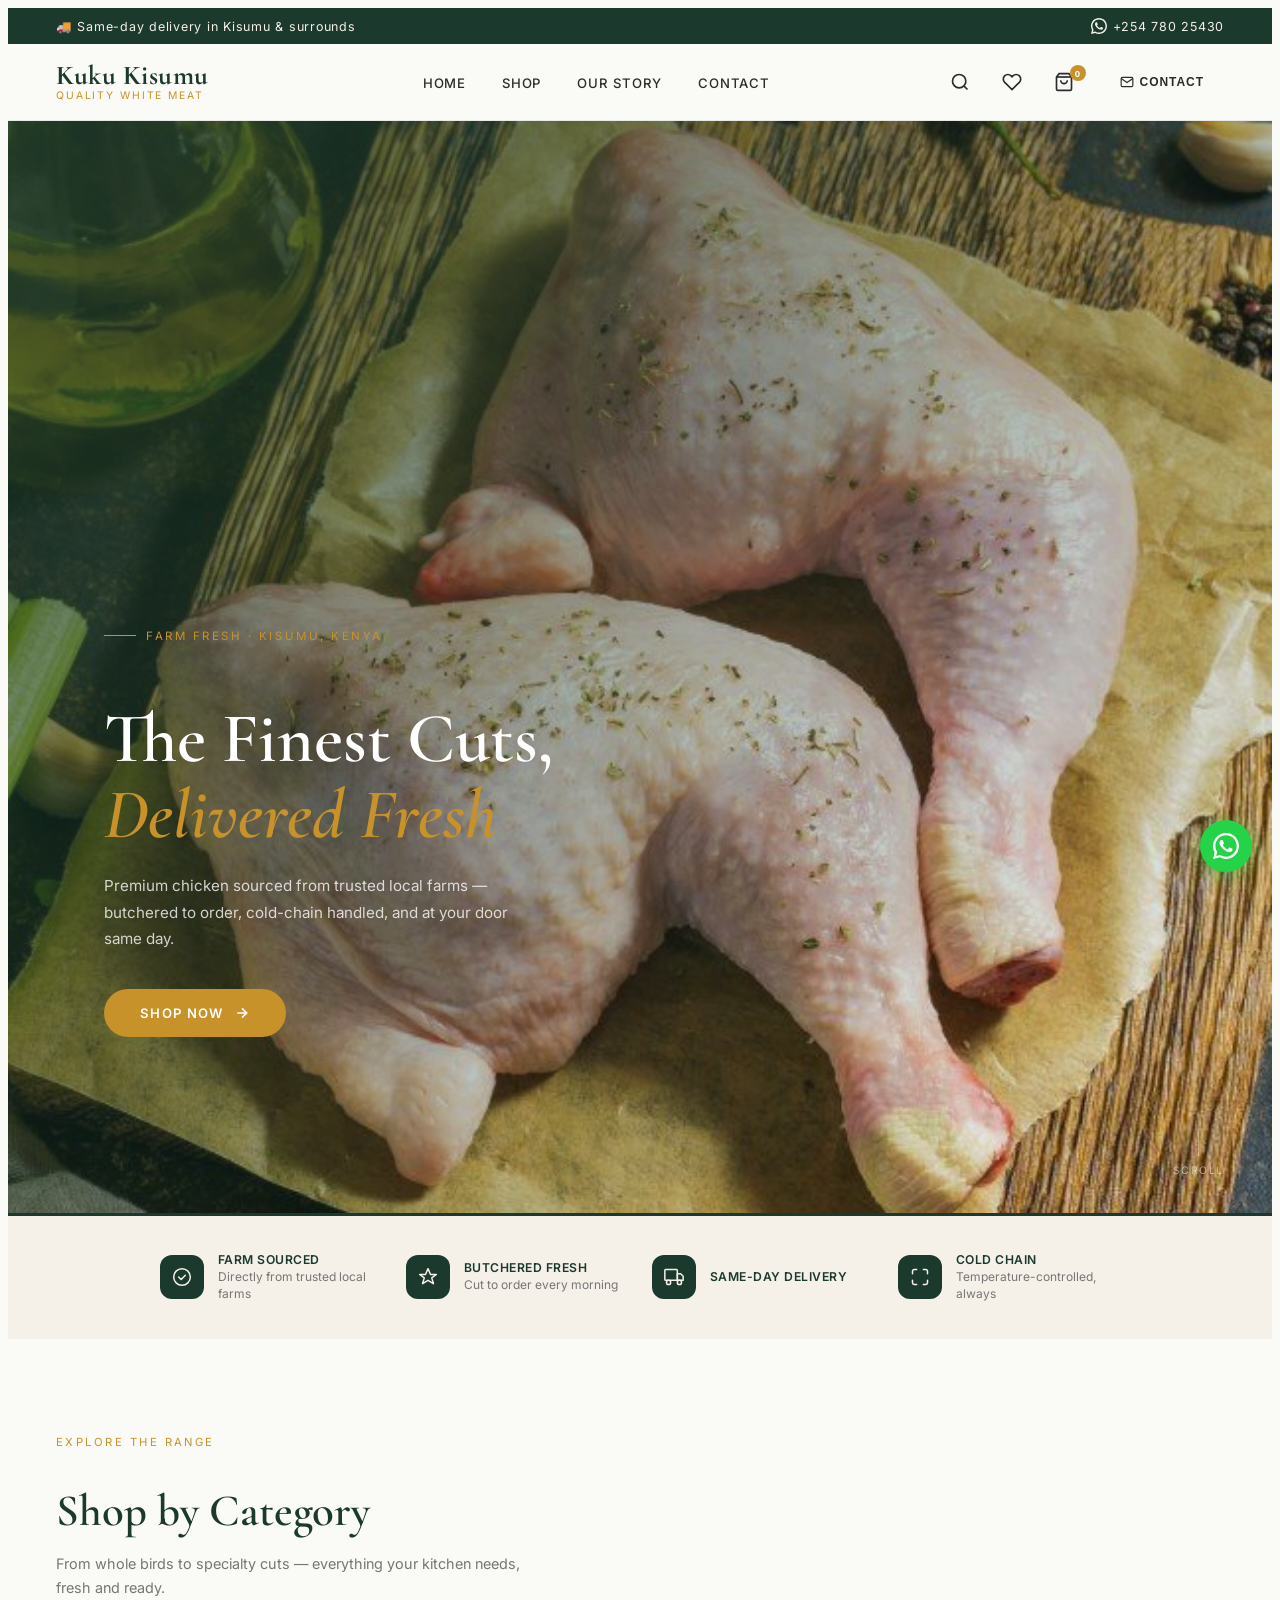
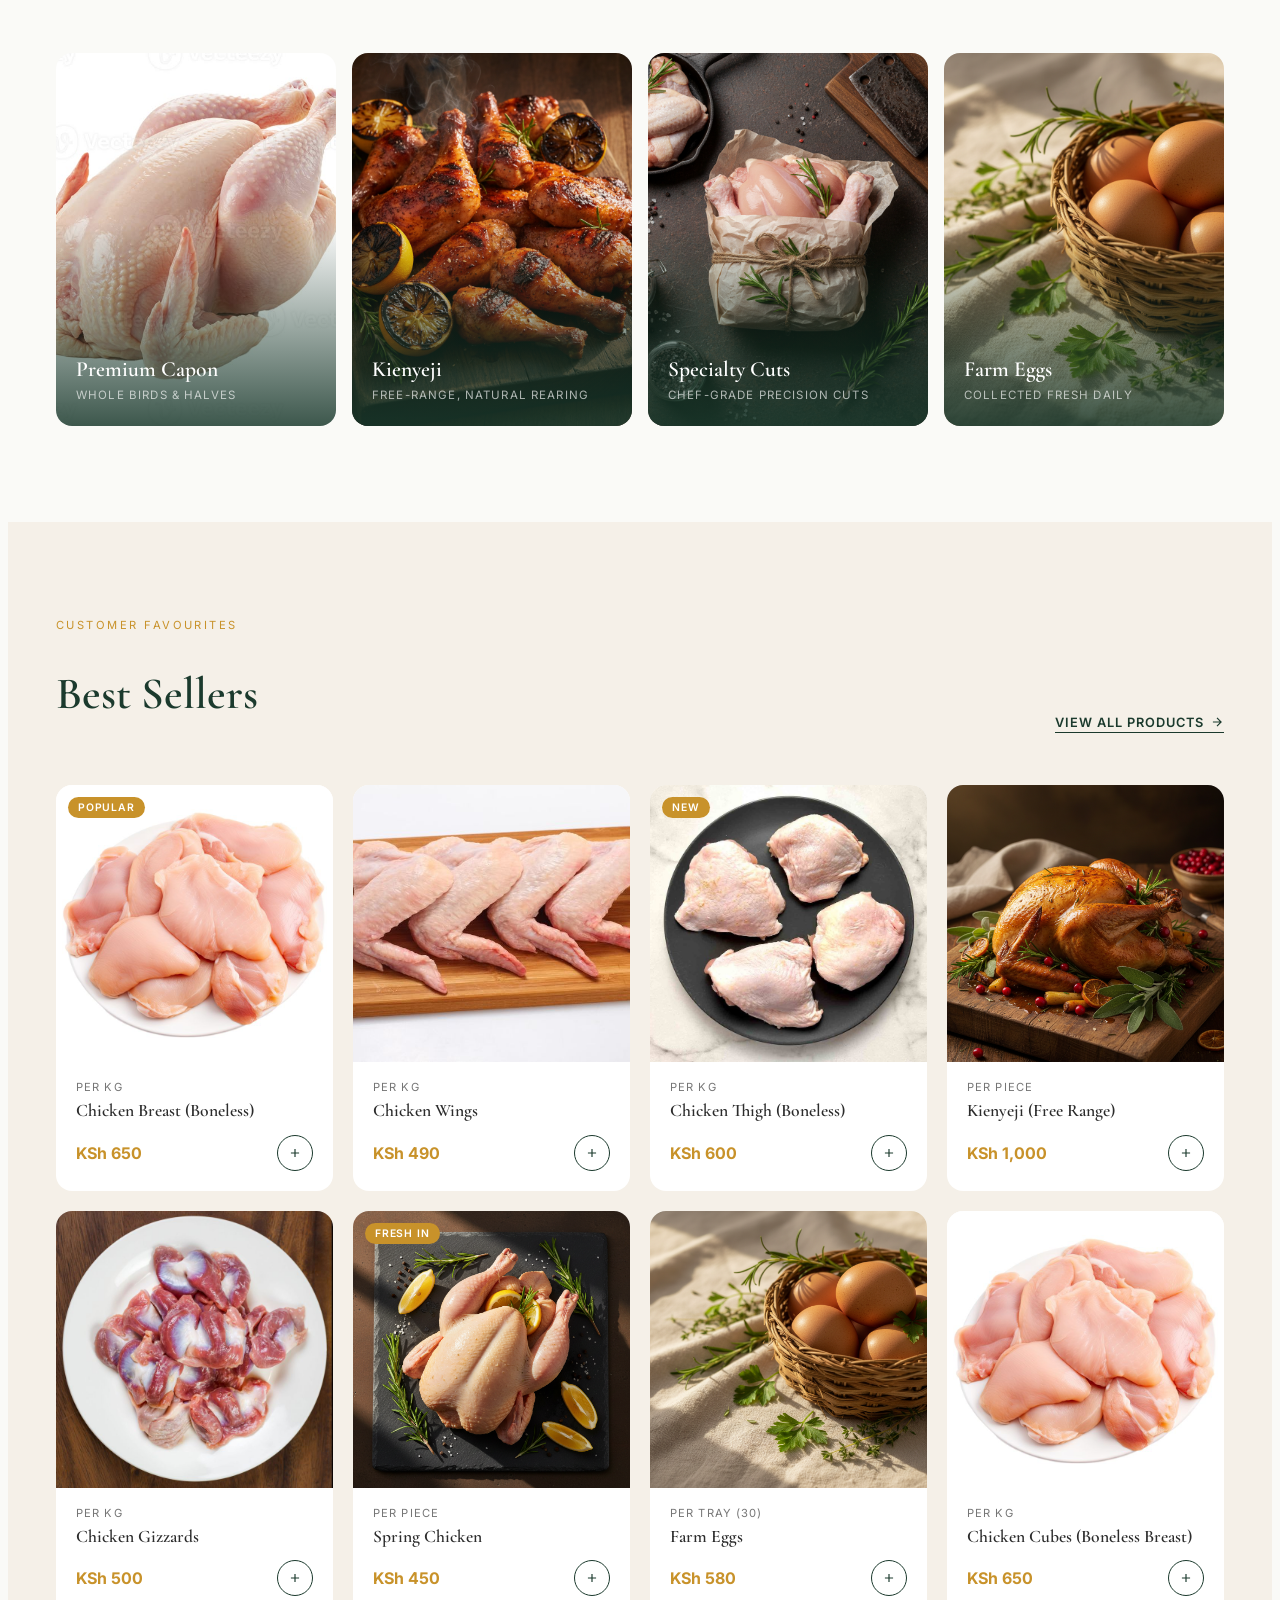
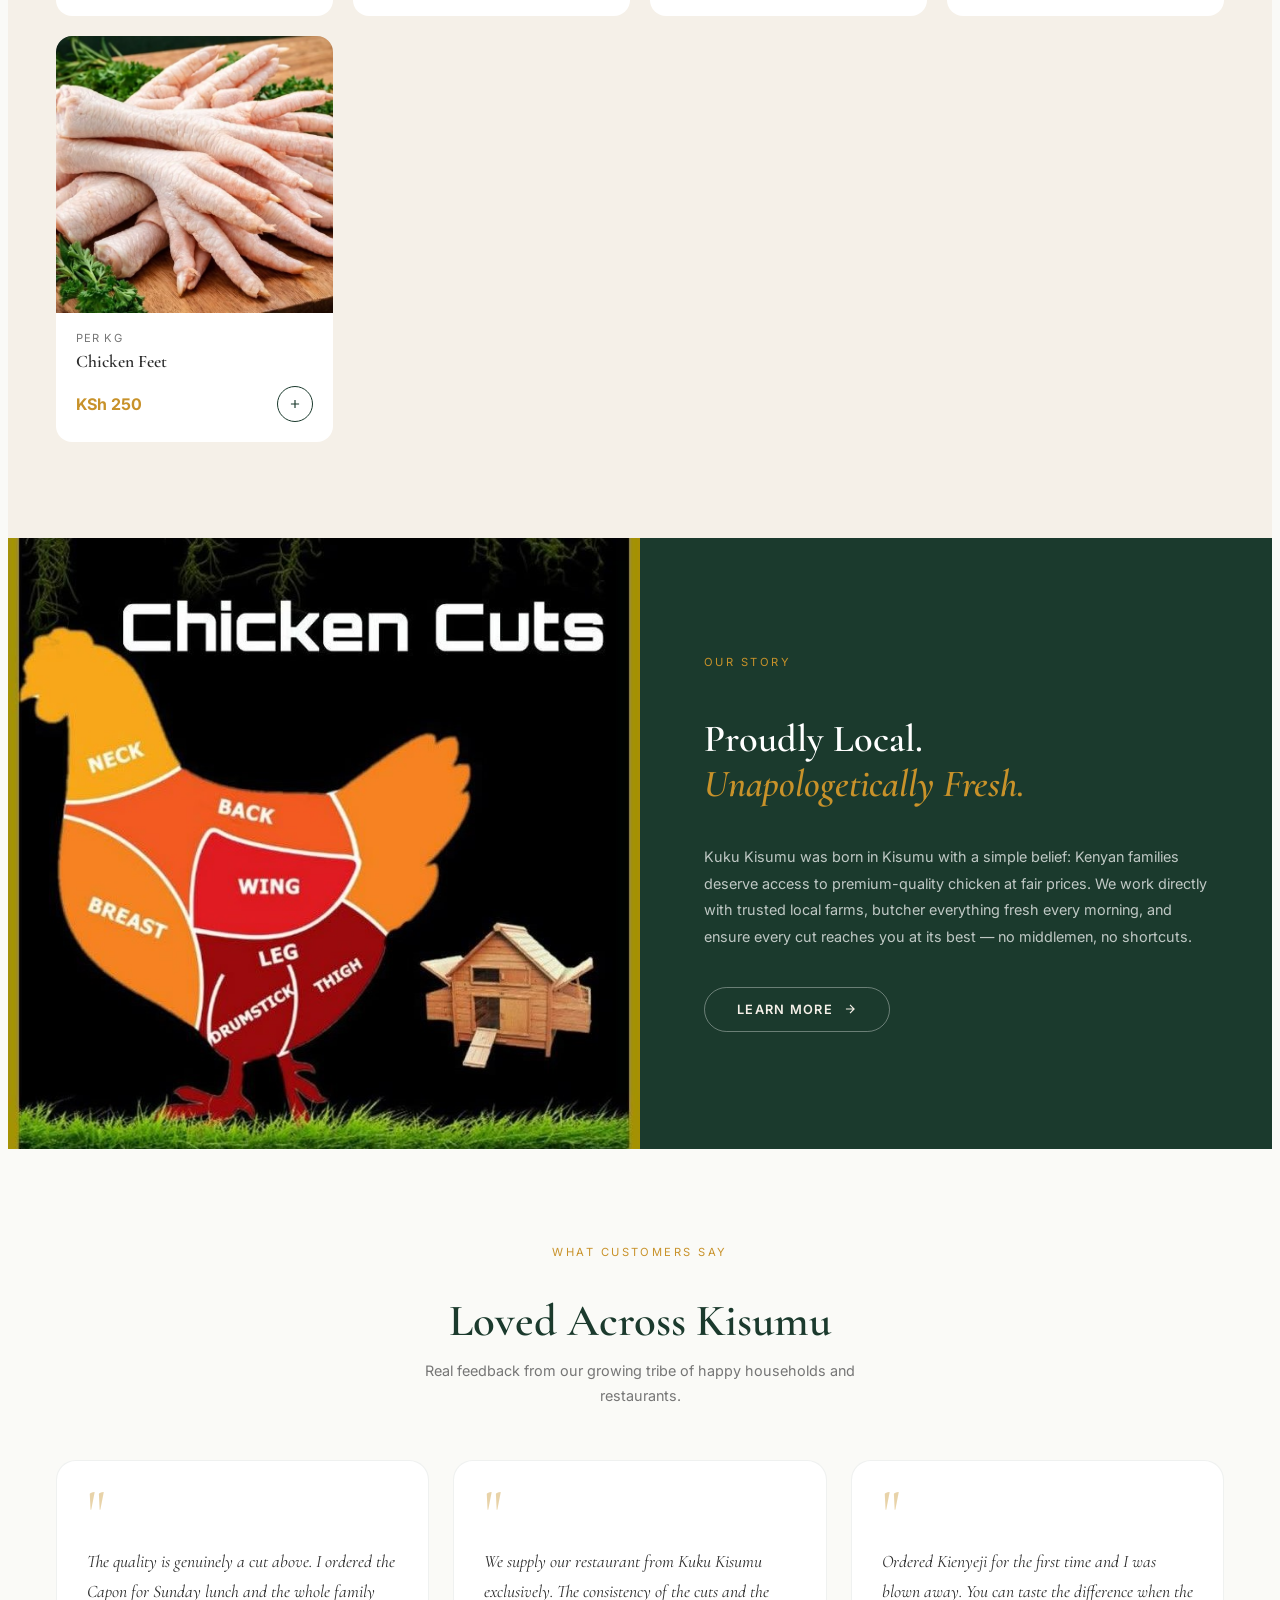
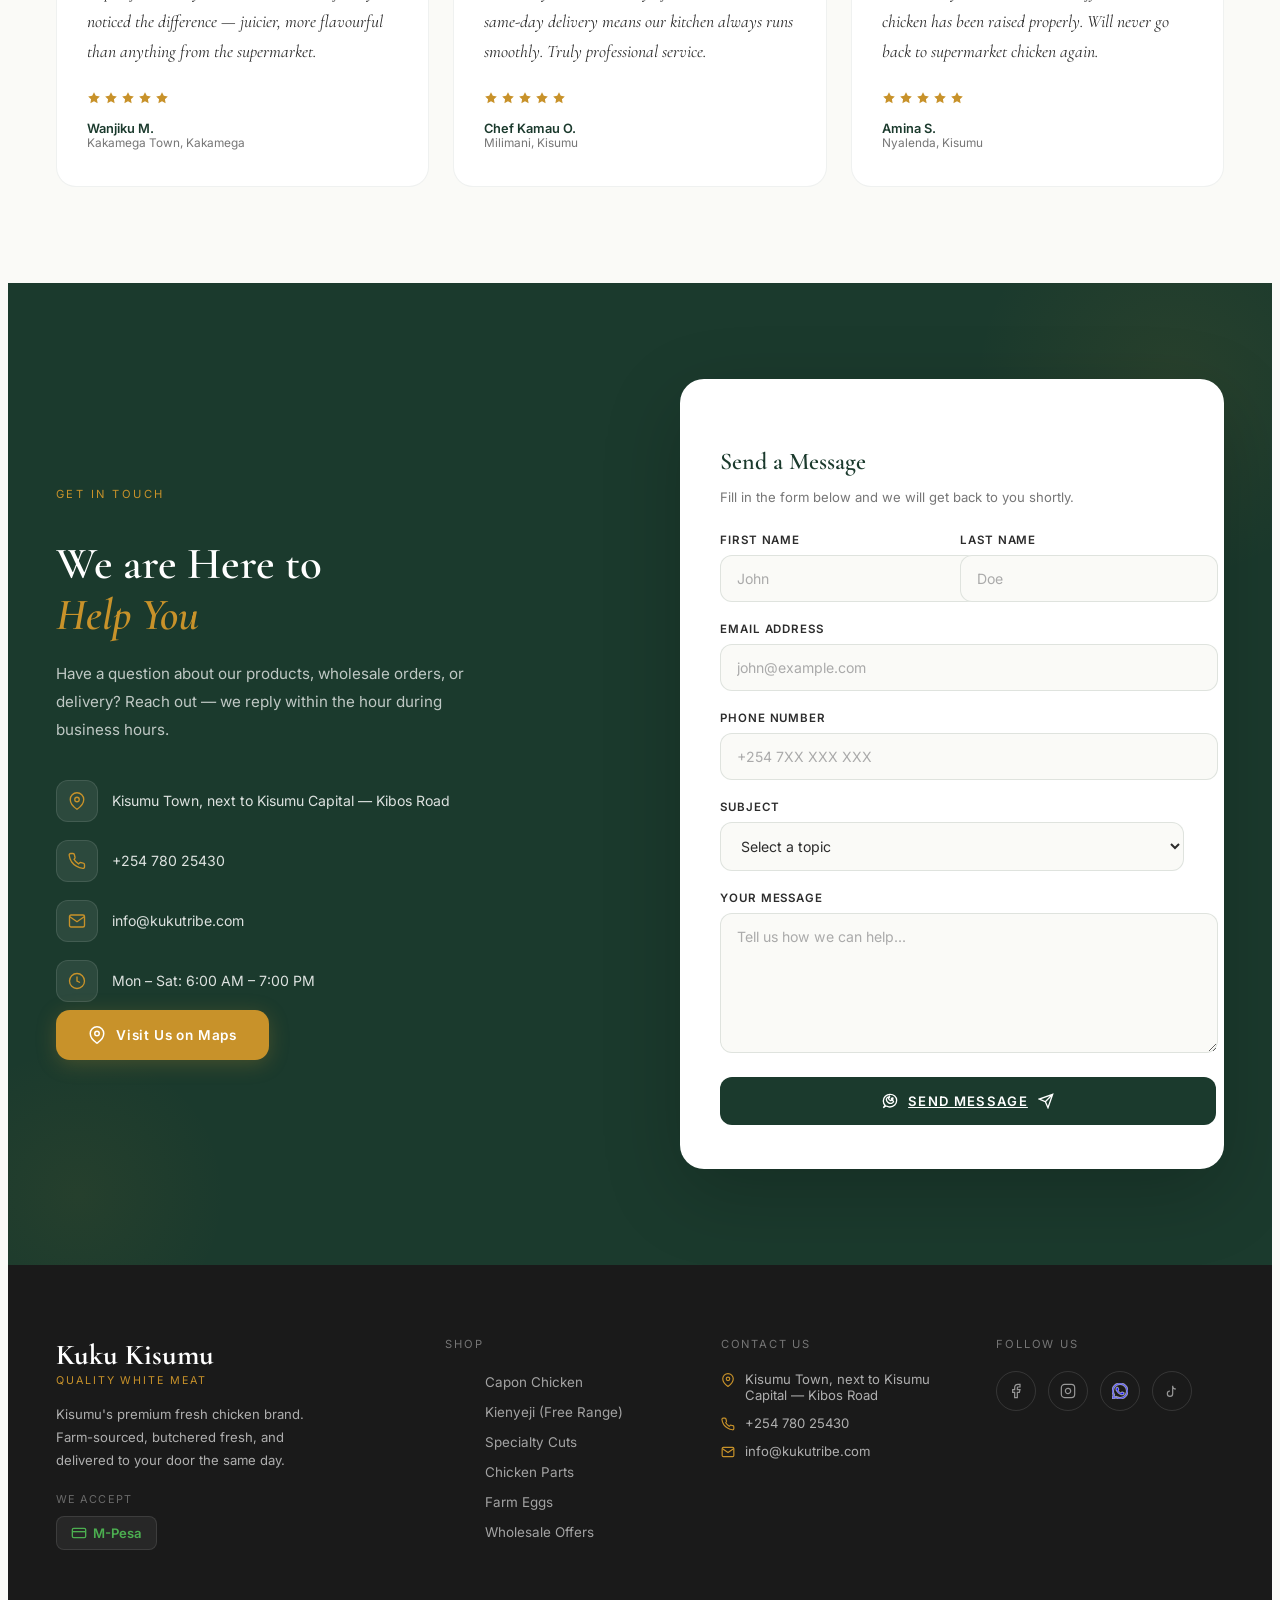
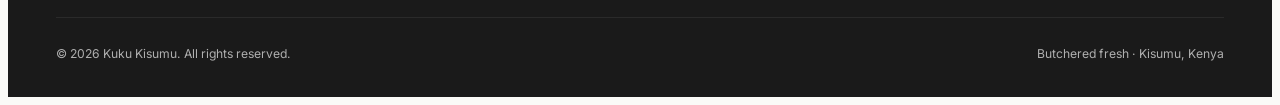
==== commit e1d4f364: "Update index.html and style.css" ====
--- a/index.html
+++ b/index.html
@@ -8,12 +8,13 @@
 <link href="https://fonts.googleapis.com/css2?family=Cormorant+Garamond:ital,wght@0,400;0,500;0,600;0,700;1,400;1,600&family=Inter:wght@300;400;500;600&display=swap" rel="stylesheet">
 <link rel="stylesheet" href="style.css">
 
+<base target="_blank">
 </head>
 <body>
 
 <!-- TOP BAR -->
 <div class="topbar">
-  <span>🚚 Same-day delivery in Kisumu &amp; surrounds — Order before 12PM</span>
+  <span>🚚 Same-day delivery in Kisumu &amp; surrounds</span>
   <a href="https://wa.me/25478025430">
     <svg viewBox="0 0 24 24"><path d="M17.472 14.382c-.297-.149-1.758-.867-2.03-.967-.273-.099-.471-.148-.67.15-.197.297-.767.966-.94 1.164-.173.199-.347.223-.644.075-.297-.15-1.255-.463-2.39-1.475-.883-.788-1.48-1.761-1.653-2.059-.173-.297-.018-.458.13-.606.134-.133.298-.347.446-.52.149-.174.198-.298.298-.497.099-.198.05-.371-.025-.52-.075-.149-.669-1.612-.916-2.207-.242-.579-.487-.5-.669-.51-.173-.008-.371-.01-.57-.01-.198 0-.52.074-.792.372-.272.297-1.04 1.016-1.04 2.479 0 1.462 1.065 2.875 1.213 3.074.149.198 2.096 3.2 5.077 4.487.709.306 1.262.489 1.694.625.712.227 1.36.195 1.871.118.571-.085 1.758-.719 2.006-1.413.248-.694.248-1.289.173-1.413-.074-.124-.272-.198-.57-.347z"/><path d="M12 0C5.373 0 0 5.373 0 12c0 2.127.558 4.122 1.533 5.854L0 24l6.335-1.51A11.955 11.955 0 0012 24c6.627 0 12-5.373 12-12S18.627 0 12 0zm0 21.818a9.822 9.822 0 01-5.002-1.369l-.36-.212-3.72.887.924-3.623-.235-.373A9.787 9.787 0 012.182 12C2.182 6.59 6.59 2.182 12 2.182c5.41 0 9.818 4.408 9.818 9.818 0 5.41-4.408 9.818-9.818 9.818z"/></svg>
     +254 780 25430
@@ -30,7 +31,7 @@
     <li><a href="#">Home</a></li>
     <li><a href="#">Shop</a></li>
     <li><a href="#">Our Story</a></li>
-    <li><a href="#">Contact</a></li>
+    <li><a href="#contact">Contact</a></li>
   </ul>
   <div class="nav-actions">
     <button aria-label="Search">
@@ -43,6 +44,10 @@
       <svg viewBox="0 0 24 24" fill="none" stroke="currentColor" stroke-width="2"><path d="M6 2 3 6v14a2 2 0 0 0 2 2h14a2 2 0 0 0 2-2V6l-3-4z"/><line x1="3" y1="6" x2="21" y2="6"/><path d="M16 10a4 4 0 0 1-8 0"/></svg>
       <span class="cart-badge">0</span>
     </button>
+    <button class="contact-trigger" id="contactTrigger" aria-label="Contact us">
+      <svg viewBox="0 0 24 24"><path d="M4 4h16c1.1 0 2 .9 2 2v12c0 1.1-.9 2-2 2H4c-1.1 0-2-.9-2-2V6c0-1.1.9-2 2-2z"/><polyline points="22,6 12,13 2,6"/></svg>
+      Contact
+    </button>
   </div>
 </nav>
 
@@ -83,7 +88,7 @@
       <div class="trust-icon">
         <svg viewBox="0 0 24 24"><rect x="1" y="3" width="15" height="13" rx="1" stroke-linecap="round" stroke-linejoin="round"/><path d="M16 8h4l3 3v5h-7V8z" stroke-linecap="round" stroke-linejoin="round"/><circle cx="5.5" cy="18.5" r="2.5"/><circle cx="18.5" cy="18.5" r="2.5"/></svg>
       </div>
-      <div><div class="trust-label">Same-Day Delivery</div><div class="trust-desc">Order before 12PM, get it today</div></div>
+      <div><div class="trust-label">Same-Day Delivery</div><div class="trust-desc"></div></div>
     </div>
     <div class="trust-item">
       <div class="trust-icon">
@@ -283,7 +288,7 @@
       </div>
     </div>
 
-<div class="product-card">
+    <div class="product-card">
       <div class="product-img-wrap">
         <img class="product-img" src="image/chicken parts/chicken feet..jpg" alt="Chicken Feet">
       </div>
@@ -361,6 +366,94 @@
       </div>
       <div class="testi-author">Amina S.</div>
       <div class="testi-location">Nyalenda, Kisumu</div>
+    </div>
+  </div>
+</section>
+
+<!-- CONTACT SECTION -->
+<section class="contact-section" id="contact">
+  <div class="contact-inner">
+    <div class="contact-left">
+      <div class="section-eyebrow">Get in Touch</div>
+      <h2>We are Here to<br><em>Help You</em></h2>
+      <p>Have a question about our products, wholesale orders, or delivery? Reach out — we reply within the hour during business hours.</p>
+      <div class="contact-info-list">
+        <div class="contact-info-item">
+          <div class="icon-wrap">
+            <svg viewBox="0 0 24 24"><path d="M21 10c0 7-9 13-9 13s-9-6-9-13a9 9 0 0 1 18 0z"/><circle cx="12" cy="10" r="3"/></svg>
+          </div>
+          <span>Kisumu Town, next to Kisumu Capital — Kibos Road</span>
+        </div>
+        <div class="contact-info-item">
+          <div class="icon-wrap">
+            <svg viewBox="0 0 24 24"><path d="M22 16.92v3a2 2 0 0 1-2.18 2 19.79 19.79 0 0 1-8.63-3.07A19.5 19.5 0 0 1 4.69 13a19.79 19.79 0 0 1-3.07-8.67A2 2 0 0 1 3.6 2h3a2 2 0 0 1 2 1.72c.127.96.361 1.903.7 2.81a2 2 0 0 1-.45 2.11L8.09 9.91a16 16 0 0 0 6 6l1.27-1.27a2 2 0 0 1 2.11-.45c.907.339 1.85.573 2.81.7A2 2 0 0 1 22 16.92z"/></svg>
+          </div>
+          <a href="tel:+25478025430">+254 780 25430</a>
+        </div>
+        <div class="contact-info-item">
+          <div class="icon-wrap">
+            <svg viewBox="0 0 24 24"><path d="M4 4h16c1.1 0 2 .9 2 2v12c0 1.1-.9 2-2 2H4c-1.1 0-2-.9-2-2V6c0-1.1.9-2 2-2z"/><polyline points="22,6 12,13 2,6"/></svg>
+          </div>
+          <a href="mailto:info@kukutribe.com">info@kukutribe.com</a>
+        </div>
+        <div class="contact-info-item">
+          <div class="icon-wrap">
+            <svg viewBox="0 0 24 24"><circle cx="12" cy="12" r="10"/><polyline points="12 6 12 12 16 14"/></svg>
+          </div>
+          <span>Mon – Sat: 6:00 AM – 7:00 PM</span>
+        </div>
+      </div>
+      <a href="https://www.google.com/maps/search/?api=1&query=Kibos+Road+Kisumu+Kenya" class="visit-us-btn" target="_blank" rel="noopener">
+        <svg viewBox="0 0 24 24"><path d="M21 10c0 7-9 13-9 13s-9-6-9-13a9 9 0 0 1 18 0z"/><circle cx="12" cy="10" r="3"/></svg>
+        Visit Us on Maps
+      </a>
+    </div>
+    <div class="contact-right">
+      <h3>Send a Message</h3>
+      <p class="form-sub">Fill in the form below and we will get back to you shortly.</p>
+      <form id="contactForm">
+        <div class="form-row">
+          <div class="form-group">
+            <label for="firstName">First Name</label>
+            <input type="text" id="firstName" name="firstName" placeholder="John" required>
+          </div>
+          <div class="form-group">
+            <label for="lastName">Last Name</label>
+            <input type="text" id="lastName" name="lastName" placeholder="Doe" required>
+          </div>
+        </div>
+        <div class="form-group">
+          <label for="email">Email Address</label>
+          <input type="email" id="email" name="email" placeholder="john@example.com" required>
+        </div>
+        <div class="form-group">
+          <label for="phone">Phone Number</label>
+          <input type="tel" id="phone" name="phone" placeholder="+254 7XX XXX XXX">
+        </div>
+        <div class="form-group">
+          <label for="subject">Subject</label>
+          <select id="subject" name="subject">
+            <option value="">Select a topic</option>
+            <option value="order">Order Inquiry</option>
+            <option value="wholesale">Wholesale / Bulk</option>
+            <option value="delivery">Delivery Question</option>
+            <option value="feedback">Feedback</option>
+            <option value="other">Something Else</option>
+          </select>
+        </div>
+        <div class="form-group">
+          <label for="message">Your Message</label>
+          <textarea id="message" name="message" placeholder="Tell us how we can help..." required></textarea>
+        </div>
+        <div class="form-actions">
+          <but          <div class="form-actions">
+            <a href="https://wa.me/25478025430?text=Hello%20Kuku%20Kisumu%2C%20I%20would%20like%20to%20send%20a%20message." class="submit-btn whatsapp-btn" target="_blank" rel="noopener">
+              <svg viewBox="0 0 24 24"><path d="M16.4 7.6c-.4-.4-1-.4-1.4 0l-.7.7c-.4.4-.4 1 0 1.4l.3.3c.1.1.2.3.1.4-.1.1-1 .9-1.1 1-.1.1-.3.1-.4.1-.1 0-.2 0-.4-.1-.6-.2-1.2-.6-1.7-1.1-.5-.5-1-1.1-1.2-1.8-.1-.3 0-.5.1-.8.1-.3.3-.5.5-.7l.7-.7c.4-.4.4-1 0-1.4L9.6 6.6c-.4-.4-1-.4-1.4 0L7.5 7.3c-.8.8-1.1 1.9-.9 3 .3 1.6 1.4 3.1 2.8 4.1 1.4 1 3.2 1.3 4.8 1 .9-.2 1.7-.7 2.3-1.3l.5-.5c.4-.4.4-1 0-1.4l-1.1-1.1zM12 2C6.5 2 2 6.5 2 12c0 2.4.9 4.7 2.6 6.4L2 22l3.6-2.6C8 20 10 21 12 21c5.5 0 10-4.5 10-10S17.5 2 12 2z"/></svg>
+              Send Message
+              <svg viewBox="0 0 24 24"><path d="M22 2L11 13M22 2l-7 20-4-9-9-4 20-7z"/></svg>
+          </a>
+        </div>
+      </form>
     </div>
   </div>
 </section>
@@ -427,10 +520,113 @@
     </div>
   </div>
   <div class="footer-bottom">
-    <span>© 2026 Kuku Kisumu. All rights reserved.</span>
+    <span>&copy; 2026 Kuku Kisumu. All rights reserved.</span>
     <span>Butchered fresh · Kisumu, Kenya</span>
   </div>
 </footer>
+
+<!-- iOS-STYLE CONTACT OVERLAY -->
+<div class="contact-overlay" id="contactOverlay">
+  <div class="overlay-backdrop" id="overlayBackdrop"></div>
+  <div class="overlay-sheet">
+    <div class="sheet-header">
+      <h2>Contact Us</h2>
+      <button class="sheet-close" id="sheetClose" aria-label="Close">
+        <svg viewBox="0 0 24 24"><path d="M18 6L6 18M6 6l12 12"/></svg>
+      </button>
+    </div>
+    <div class="sheet-body">
+      <!-- Visit Us Card -->
+      <div class="sheet-section">
+        <div class="visit-map-card">
+          <div class="map-icon">
+            <svg viewBox="0 0 24 24"><path d="M21 10c0 7-9 13-9 13s-9-6-9-13a9 9 0 0 1 18 0z"/><circle cx="12" cy="10" r="3"/></svg>
+          </div>
+          <h4>Visit Our Shop</h4>
+          <p>Kisumu Town, next to Kisumu Capital — Kibos Road</p>
+          <a href="https://www.google.com/maps/search/?api=1&query=Kibos+Road+Kisumu+Kenya" class="visit-map-btn" target="_blank" rel="noopener">
+            <svg viewBox="0 0 24 24"><path d="M21 10c0 7-9 13-9 13s-9-6-9-13a9 9 0 0 1 18 0z"/><circle cx="12" cy="10" r="3"/></svg>
+            Open in Maps
+          </a>
+        </div>
+      </div>
+
+      <!-- Contact Methods -->
+      <div class="sheet-section">
+        <div class="sheet-section-title">Reach Out</div>
+        <a href="tel:+25478025430" class="sheet-contact-card">
+          <div class="card-icon">
+            <svg viewBox="0 0 24 24"><path d="M22 16.92v3a2 2 0 0 1-2.18 2 19.79 19.79 0 0 1-8.63-3.07A19.5 19.5 0 0 1 4.69 13a19.79 19.79 0 0 1-3.07-8.67A2 2 0 0 1 3.6 2h3a2 2 0 0 1 2 1.72c.127.96.361 1.903.7 2.81a2 2 0 0 1-.45 2.11L8.09 9.91a16 16 0 0 0 6 6l1.27-1.27a2 2 0 0 1 2.11-.45c.907.339 1.85.573 2.81.7A2 2 0 0 1 22 16.92z"/></svg>
+          </div>
+          <div class="card-content">
+            <div class="card-label">Call Us</div>
+            <div class="card-value">+254 780 25430</div>
+          </div>
+          <svg class="card-arrow" viewBox="0 0 24 24"><path d="M5 12h14M12 5l7 7-7 7"/></svg>
+        </a>
+        <a href="mailto:info@kukutribe.com" class="sheet-contact-card">
+          <div class="card-icon">
+            <svg viewBox="0 0 24 24"><path d="M4 4h16c1.1 0 2 .9 2 2v12c0 1.1-.9 2-2 2H4c-1.1 0-2-.9-2-2V6c0-1.1.9-2 2-2z"/><polyline points="22,6 12,13 2,6"/></svg>
+          </div>
+          <div class="card-content">
+            <div class="card-label">Email</div>
+            <div class="card-value">info@kukutribe.com</div>
+          </div>
+          <svg class="card-arrow" viewBox="0 0 24 24"><path d="M5 12h14M12 5l7 7-7 7"/></svg>
+        </a>
+        <a href="https://wa.me/254797979447?text=Hello%2C%20I%27d%20like%20to%20order%20from%20Kuku%20Kisumu" class="sheet-contact-card" target="_blank" rel="noopener">
+          <div class="card-icon">
+            <svg viewBox="0 0 24 24"><path d="M17.472 14.382c-.297-.149-1.758-.867-2.03-.967-.273-.099-.471-.148-.67.15-.197.297-.767.966-.94 1.164-.173.199-.347.223-.644.075-.297-.15-1.255-.463-2.39-1.475-.883-.788-1.48-1.761-1.653-2.059-.173-.297-.018-.458.13-.606.134-.133.298-.347.446-.52.149-.174.198-.298.298-.497.099-.198.05-.371-.025-.52-.075-.149-.669-1.612-.916-2.207-.242-.579-.487-.5-.669-.51-.173-.008-.371-.01-.57-.01-.198 0-.52.074-.792.372-.272.297-1.04 1.016-1.04 2.479 0 1.462 1.065 2.875 1.213 3.074.149.198 2.096 3.2 5.077 4.487.709.306 1.262.489 1.694.625.712.227 1.36.195 1.871.118.571-.085 1.758-.719 2.006-1.413.248-.694.248-1.289.173-1.413-.074-.124-.272-.198-.57-.347z"/><path d="M12 0C5.373 0 0 5.373 0 12c0 2.127.558 4.122 1.533 5.854L0 24l6.335-1.51A11.955 11.955 0 0012 24c6.627 0 12-5.373 12-12S18.627 0 12 0zm0 21.818a9.822 9.822 0 01-5.002-1.369l-.36-.212-3.72.887.924-3.623-.235-.373A9.787 9.787 0 012.182 12C2.182 6.59 6.59 2.182 12 2.182c5.41 0 9.818 4.408 9.818 9.818 0 5.41-4.408 9.818-9.818 9.818z"/></svg>
+          </div>
+          <div class="card-content">
+            <div class="card-label">WhatsApp</div>
+            <div class="card-value">Chat with us now</div>
+          </div>
+          <svg class="card-arrow" viewBox="0 0 24 24"><path d="M5 12h14M12 5l7 7-7 7"/></svg>
+        </a>
+      </div>
+
+      <!-- Business Hours -->
+      <div class="sheet-section">
+        <div class="sheet-section-title">Business Hours</div>
+        <table class="hours-table">
+          <tr><td>Monday</td><td>6:00 AM – 7:00 PM</td></tr>
+          <tr><td>Tuesday</td><td>6:00 AM – 7:00 PM</td></tr>
+          <tr><td>Wednesday</td><td>6:00 AM – 7:00 PM</td></tr>
+          <tr><td>Thursday</td><td>6:00 AM – 7:00 PM</td></tr>
+          <tr><td>Friday</td><td>6:00 AM – 7:00 PM</td></tr>
+          <tr><td>Saturday</td><td>6:00 AM – 7:00 PM</td></tr>
+          <tr><td>Sunday</td><td>Closed</td></tr>
+        </table>
+      </div>
+
+      <!-- Socials -->
+      <div class="sheet-section">
+        <div class="sheet-section-title">Follow Us</div>
+        <div class="sheet-socials">
+          <a href="#" class="sheet-social" aria-label="Facebook">
+            <svg viewBox="0 0 24 24"><path d="M18 2h-3a5 5 0 0 0-5 5v3H7v4h3v8h4v-8h3l1-4h-4V7a1 1 0 0 1 1-1h3z"/></svg>
+            <span>Facebook</span>
+          </a>
+          <a href="#" class="sheet-social" aria-label="Instagram">
+            <svg viewBox="0 0 24 24"><rect x="2" y="2" width="20" height="20" rx="5" ry="5"/><path d="M16 11.37A4 4 0 1 1 12.63 8 4 4 0 0 1 16 11.37z"/><line x1="17.5" y1="6.5" x2="17.51" y2="6.5"/></svg>
+            <span>Instagram</span>
+          </a>
+          <a href="#" class="sheet-social" aria-label="TikTok">
+            <svg viewBox="0 0 24 24"><path d="M9 12a4 4 0 1 0 4 4V4a5 5 0 0 0 5 5"/></svg>
+            <span>TikTok</span>
+          </a>
+        </div>
+      </div>
+    </div>
+    <div class="sheet-footer">
+      <a href="https://wa.me/254797979447?text=Hello%2C%20I%27d%20like%20to%20order%20from%20Kuku%20Kisumu" class="sheet-cta-btn" target="_blank" rel="noopener">
+        <svg viewBox="0 0 24 24"><path d="M17.472 14.382c-.297-.149-1.758-.867-2.03-.967-.273-.099-.471-.148-.67.15-.197.297-.767.966-.94 1.164-.173.199-.347.223-.644.075-.297-.15-1.255-.463-2.39-1.475-.883-.788-1.48-1.761-1.653-2.059-.173-.297-.018-.458.13-.606.134-.133.298-.347.446-.52.149-.174.198-.298.298-.497.099-.198.05-.371-.025-.52-.075-.149-.669-1.612-.916-2.207-.242-.579-.487-.5-.669-.51-.173-.008-.371-.01-.57-.01-.198 0-.52.074-.792.372-.272.297-1.04 1.016-1.04 2.479 0 1.462 1.065 2.875 1.213 3.074.149.198 2.096 3.2 5.077 4.487.709.306 1.262.489 1.694.625.712.227 1.36.195 1.871.118.571-.085 1.758-.719 2.006-1.413.248-.694.248-1.289.173-1.413-.074-.124-.272-.198-.57-.347z"/><path d="M12 0C5.373 0 0 5.373 0 12c0 2.127.558 4.122 1.533 5.854L0 24l6.335-1.51A11.955 11.955 0 0012 24c6.627 0 12-5.373 12-12S18.627 0 12 0zm0 21.818a9.822 9.822 0 01-5.002-1.369l-.36-.212-3.72.887.924-3.623-.235-.373A9.787 9.787 0 012.182 12C2.182 6.59 6.59 2.182 12 2.182c5.41 0 9.818 4.408 9.818 9.818 0 5.41-4.408 9.818-9.818 9.818z"/></svg>
+        Order on WhatsApp
+      </a>
+    </div>
+  </div>
+</div>
 
 <!-- WHATSAPP FLOAT -->
 <a href="https://wa.me/254797979447?text=Hello%2C%20I%27d%20like%20to%20order%20from%20Kuku%20Kisumu" class="wa-float" target="_blank" rel="noopener" aria-label="Chat on WhatsApp">
@@ -485,6 +681,57 @@
       }, 1400);
     });
   });
+
+  // Contact Overlay Logic
+  const contactTrigger = document.getElementById('contactTrigger');
+  const contactOverlay = document.getElementById('contactOverlay');
+  const overlayBackdrop = document.getElementById('overlayBackdrop');
+  const sheetClose = document.getElementById('sheetClose');
+
+  function openOverlay() {
+    contactOverlay.classList.add('active');
+    document.body.style.overflow = 'hidden';
+  }
+
+  function closeOverlay() {
+    contactOverlay.classList.remove('active');
+    document.body.style.overflow = '';
+  }
+
+  contactTrigger.addEventListener('click', openOverlay);
+  overlayBackdrop.addEventListener('click', closeOverlay);
+  sheetClose.addEventListener('click', closeOverlay);
+
+  // Close on Escape key
+  document.addEventListener('keydown', (e) => {
+    if (e.key === 'Escape' && contactOverlay.classList.contains('active')) {
+      closeOverlay();
+    }
+  });
+
+  // Highlight today's row in hours table
+  const days = ['Sunday','Monday','Tuesday','Wednesday','Thursday','Friday','Saturday'];
+  const today = days[new Date().getDay()];
+  document.querySelectorAll('.hours-table tr').forEach(row => {
+    const dayCell = row.querySelector('td');
+    if (dayCell && dayCell.textContent.includes(today)) {
+      row.classList.add('today');
+    }
+  });
+
+  // Contact form handler
+  document.getElementById('contactForm').addEventListener('submit', function(e) {
+    e.preventDefault();
+    const btn = this.querySelector('.submit-btn');
+    const originalText = btn.innerHTML;
+    btn.innerHTML = '<svg viewBox="0 0 24 24" fill="none" stroke="currentColor" stroke-width="2.5"><polyline points="20 6 9 17 4 12"/></svg> Message Sent!';
+    btn.style.background = 'var(--green-light)';
+    setTimeout(() => {
+      btn.innerHTML = originalText;
+      btn.style.background = '';
+      this.reset();
+    }, 2500);
+  });
 </script>
 </body>
 </html>
--- a/style.css
+++ b/style.css
@@ -1,507 +1,1013 @@
+<head>
+<body>
 <style>
-<head>
-<Body>
- , *::before, *::after { box-sizing: border-box; margin: 0; padding: 0; }
-
-  :root {
-    --green:   #1B3A2D;
-    --green-light: #234d3b;
-    --cream:   #F5F0E8;
-    --ivory:   #FAFAF7;
-    --amber:   #C8922A;
-    --amber-dark: #A67520;
-    --charcoal:#2C2C2C;
-    --grey:    #767676;
-    --card-bg: #FFFFFF;
-    --footer:  #1A1A1A;
-  }
-
-  html { scroll-behavior: smooth; }
-
-  body {
-    font-family: 'Inter', sans-serif;
-    color: var(--charcoal);
-    background: var(--ivory);
-    overflow-x: hidden;
-  }
-
-  /* ── TOP BAR ──────────────────────────────── */
-  .topbar {
-    background: var(--green);
-    color: var(--cream);
-    font-size: 0.78rem;
-    letter-spacing: 0.06em;
-    padding: 10px 48px;
-    display: flex;
-    justify-content: space-between;
-    align-items: center;
-  }
-  .topbar a { color: var(--cream); text-decoration: none; display: flex; align-items: center; gap: 6px; }
-  .topbar a:hover { color: var(--amber); }
-  .topbar svg { width:16px; height:16px; fill:currentColor; }
-
-  /* ── NAVIGATION ───────────────────────────── */
-  nav {
-    background: var(--ivory);
-    padding: 0 48px;
-    display: flex;
-    align-items: center;
-    justify-content: space-between;
-    height: 76px;
-    position: sticky;
-    top: 0;
-    z-index: 100;
-    border-bottom: 1px solid rgba(27,58,45,0.08);
-    transition: box-shadow 0.3s;
-  }
-  nav.scrolled { box-shadow: 0 2px 24px rgba(0,0,0,0.08); }
-
-  .nav-logo {
-    display: flex;
-    flex-direction: column;
-    line-height: 1;
-  }
-  .nav-logo .brand { font-family: 'Cormorant Garamond', serif; font-size: 1.7rem; font-weight: 700; color: var(--green); letter-spacing: 0.02em; }
-  .nav-logo .tagline { font-size: 0.65rem; letter-spacing: 0.18em; text-transform: uppercase; color: var(--amber); margin-top: 2px; }
-
-  .nav-links { display: flex; gap: 36px; list-style: none; }
-  .nav-links a { font-size: 0.82rem; font-weight: 500; letter-spacing: 0.06em; text-transform: uppercase; color: var(--charcoal); text-decoration: none; transition: color 0.2s; position: relative; }
-  .nav-links a::after { content:''; position:absolute; bottom:-4px; left:0; width:0; height:1.5px; background:var(--amber); transition:width 0.25s; }
-  .nav-links a:hover { color: var(--green); }
-  .nav-links a:hover::after { width: 100%; }
-
-  .nav-actions { display: flex; align-items: center; gap: 20px; }
-  .nav-actions button { background: none; border: none; cursor: pointer; color: var(--charcoal); display: flex; align-items: center; transition: color 0.2s; }
-  .nav-actions button:hover { color: var(--green); }
-  .nav-actions svg { width: 20px; height: 20px; }
-  .cart-btn { position: relative; }
-  .cart-badge { position: absolute; top: -6px; right: -6px; background: var(--amber); color: #fff; font-size: 0.6rem; font-weight: 600; border-radius: 50%; width: 16px; height: 16px; display: flex; align-items: center; justify-content: center; }
-
-  /* ── HERO ─────────────────────────────────── */
-  .hero {
-    position: relative;
-    height: 100vh;
-    min-height: 600px;
-    background: var(--green);
-    overflow: hidden;
-    display: flex;
-    align-items: flex-end;
-  }
-
-  .hero-bg {
-    position: absolute; inset: 0;
-    background:
-      linear-gradient(135deg, rgba(27,58,45,0.82) 0%, rgba(27,58,45,0.3) 60%, transparent 100%),
-      url('image/chicken parts/chicken whole leg.jpg') center/cover no-repeat;
-    transform: scale(1.04);
-    transition: transform 8s ease-out;
-  }
-  .hero-bg.loaded { transform: scale(1); }
-
-  .hero-content {
-    position: relative;
-    z-index: 2;
-    padding: 0 48px 80px;
-    max-width: 620px;
-    animation: heroFadeUp 0.9s ease both 0.2s;
-  }
-
-  .hero-eyebrow {
-    font-size: 0.72rem;
-    letter-spacing: 0.22em;
-    text-transform: uppercase;
-    color: var(--amber);
-    margin-bottom: 16px;
-    display: flex;
-    align-items: center;
-    gap: 10px;
-  }
-  .hero-eyebrow::before { content:''; width:32px; height:1.5px; background:var(--amber); }
-
-  .hero h1 {
-    font-family: 'Cormorant Garamond', serif;
-    font-size: clamp(2.8rem, 5.5vw, 4.4rem);
-    font-weight: 600;
-    color: #fff;
-    line-height: 1.08;
-    margin-bottom: 20px;
-  }
-  .hero h1 em { font-style: italic; color: var(--amber); }
-
-  .hero-sub {
-    font-size: 0.95rem;
-    color: rgba(255,255,255,0.78);
-    line-height: 1.75;
-    margin-bottom: 36px;
-    max-width: 440px;
-  }
-
-  .btn-primary {
-    display: inline-flex;
-    align-items: center;
-    gap: 10px;
-    background: var(--amber);
-    color: #fff;
-    padding: 16px 36px;
-    border-radius: 100px;
-    font-size: 0.82rem;
-    font-weight: 600;
-    letter-spacing: 0.1em;
-    text-transform: uppercase;
-    text-decoration: none;
-    transition: background 0.25s, transform 0.2s;
-    border: none;
-    cursor: pointer;
-  }
-  .btn-primary:hover { background: var(--amber-dark); transform: translateY(-2px); }
-  .btn-primary svg { width:16px; height:16px; }
-
-  .hero-scroll {
-    position: absolute;
-    bottom: 36px;
-    right: 48px;
-    display: flex;
-    flex-direction: column;
-    align-items: center;
-    gap: 8px;
-    color: rgba(255,255,255,0.5);
-    font-size: 0.65rem;
-    letter-spacing: 0.15em;
-    text-transform: uppercase;
-    z-index: 2;
-  }
-  .scroll-line { width: 1px; height: 48px; background: linear-gradient(to bottom, transparent, rgba(255,255,255,0.4)); animation: scrollPulse 2s ease-in-out infinite; }
-
-  /* ── TRUST STRIP ──────────────────────────── */
-  .trust-strip {
-    background: var(--cream);
-    border-top: 3px solid var(--green);
-    padding: 36px 48px;
-  }
-  .trust-grid {
-    max-width: 960px;
-    margin: 0 auto;
-    display: grid;
-    grid-template-columns: repeat(4, 1fr);
-    gap: 24px;
-  }
-  .trust-item {
-    display: flex;
-    align-items: center;
-    gap: 14px;
-    opacity: 0;
-    transform: translateY(16px);
-    transition: opacity 0.5s ease, transform 0.5s ease;
-  }
-  .trust-item.visible { opacity: 1; transform: translateY(0); }
-  .trust-icon {
-    width: 44px; height: 44px;
-    background: var(--green);
-    border-radius: 12px;
-    display: flex; align-items: center; justify-content: center;
-    flex-shrink: 0;
-  }
-  .trust-icon svg { width: 20px; height: 20px; stroke: var(--cream); fill: none; stroke-width: 1.8; }
-  .trust-label { font-size: 0.76rem; font-weight: 600; letter-spacing: 0.04em; text-transform: uppercase; color: var(--green); margin-bottom: 2px; }
-  .trust-desc { font-size: 0.75rem; color: var(--grey); line-height: 1.4; }
-
-  /* ── SECTION SHARED ───────────────────────── */
-  section { padding: 96px 48px; }
-  .section-eyebrow { font-size: 0.7rem; letter-spacing: 0.22em; text-transform: uppercase; color: var(--amber); margin-bottom: 10px; }
-  .section-title {
-    font-family: 'Cormorant Garamond', serif;
-    font-size: clamp(2rem, 3.5vw, 2.9rem);
-    font-weight: 600;
-    color: var(--green);
-    line-height: 1.15;
-    margin-bottom: 12px;
-  }
-  .section-sub { font-size: 0.9rem; color: var(--grey); max-width: 480px; line-height: 1.7; }
-  .section-header { margin-bottom: 52px; }
-
-  /* ── CATEGORIES ───────────────────────────── */
-  .categories { background: var(--ivory); }
-  .cat-grid {
-    display: grid;
-    grid-template-columns: repeat(4, 1fr);
-    gap: 16px;
-  }
-  .cat-tile {
-    position: relative;
-    border-radius: 16px;
-    overflow: hidden;
-    aspect-ratio: 3/4;
-    cursor: pointer;
-    text-decoration: none;
-  }
-  .cat-tile img {
-    width: 100%; height: 100%;
-    object-fit: cover;
-    transition: transform 0.5s ease;
-  }
-  .cat-tile:hover img { transform: scale(1.06); }
-  .cat-tile-overlay {
-    position: absolute; inset: 0;
-    background: linear-gradient(to top, rgba(27,58,45,0.85) 0%, transparent 55%);
-    transition: background 0.3s;
-  }
-  .cat-tile:hover .cat-tile-overlay { background: linear-gradient(to top, rgba(27,58,45,0.92) 0%, rgba(27,58,45,0.15) 55%); }
-  .cat-tile-info {
-    position: absolute;
-    bottom: 0; left: 0; right: 0;
-    padding: 24px 20px;
-  }
-  .cat-tile-name { font-family: 'Cormorant Garamond', serif; font-size: 1.35rem; font-weight: 600; color: #fff; margin-bottom: 6px; }
-  .cat-tile-count { font-size: 0.72rem; letter-spacing: 0.1em; text-transform: uppercase; color: rgba(255,255,255,0.65); }
-  .cat-tile-arrow {
-    position: absolute;
-    top: 20px; right: 20px;
-    width: 36px; height: 36px;
-    border-radius: 50%;
-    background: rgba(255,255,255,0.15);
-    -webkit-backdrop-filter: blur(8px);
-    backdrop-filter: blur(8px);
-    display: flex; align-items: center; justify-content: center;
-    opacity: 0;
-    transform: translateY(4px);
-    transition: opacity 0.3s, transform 0.3s;
-  }
-  .cat-tile:hover .cat-tile-arrow { opacity: 1; transform: translateY(0); }
-  .cat-tile-arrow svg { width: 14px; height: 14px; stroke: #fff; fill: none; stroke-width: 2; }
-
-  /* ── PRODUCTS ─────────────────────────────── */
-  .products { background: var(--cream); }
-  .products-header { display: flex; justify-content: space-between; align-items: flex-end; margin-bottom: 52px; }
-  .view-all { font-size: 0.8rem; font-weight: 600; letter-spacing: 0.08em; text-transform: uppercase; color: var(--green); text-decoration: none; display: flex; align-items: center; gap: 6px; border-bottom: 1.5px solid var(--green); padding-bottom: 2px; transition: color 0.2s, border-color 0.2s; }
-  .view-all:hover { color: var(--amber); border-color: var(--amber); }
-  .view-all svg { width: 14px; height: 14px; stroke: currentColor; fill: none; stroke-width: 2; }
-
-  .product-grid {
-    display: grid;
-    grid-template-columns: repeat(4, 1fr);
-    gap: 20px;
-  }
-  .product-card {
-    background: var(--card-bg);
-    border-radius: 16px;
-    overflow: hidden;
-    transition: transform 0.28s ease, box-shadow 0.28s ease;
-    cursor: pointer;
-    opacity: 0;
-    transform: translateY(24px);
-    transition: opacity 0.5s ease, transform 0.5s ease, box-shadow 0.28s ease;
-  }
-  .product-card.visible { opacity: 1; transform: translateY(0); }
-  .product-card:hover { box-shadow: 0 16px 48px rgba(27,58,45,0.13); transform: translateY(-4px); }
-
-  .product-img {
-    width: 100%;
-    aspect-ratio: 1;
-    object-fit: cover;
-    background: #f0ede8;
-    display: block;
-    transition: transform 0.4s ease;
-  }
-  .product-card:hover .product-img { transform: scale(1.04); }
-  .product-img-wrap { overflow: hidden; position: relative; }
-
-  .product-badge {
-    position: absolute;
-    top: 12px; left: 12px;
-    background: var(--amber);
-    color: #fff;
-    font-size: 0.65rem;
-    font-weight: 600;
-    letter-spacing: 0.08em;
-    text-transform: uppercase;
-    padding: 4px 10px;
-    border-radius: 100px;
-  }
-
-  .product-body { padding: 18px 20px 20px; }
-  .product-unit { font-size: 0.7rem; text-transform: uppercase; letter-spacing: 0.1em; color: var(--grey); margin-bottom: 6px; }
-  .product-name { font-family: 'Cormorant Garamond', serif; font-size: 1.1rem; font-weight: 600; color: var(--charcoal); margin-bottom: 12px; line-height: 1.3; }
-  .product-footer { display: flex; align-items: center; justify-content: space-between; }
-  .product-price { font-size: 1rem; font-weight: 700; color: var(--amber); }
-  .add-to-cart {
-    width: 36px; height: 36px;
-    border-radius: 50%;
-    border: 1.5px solid var(--green);
-    background: none;
-    cursor: pointer;
-    display: flex; align-items: center; justify-content: center;
-    transition: background 0.2s, border-color 0.2s;
-  }
-  .add-to-cart svg { width: 14px; height: 14px; stroke: var(--green); fill: none; stroke-width: 2; transition: stroke 0.2s; }
-  .add-to-cart:hover { background: var(--green); border-color: var(--green); }
-  .add-to-cart:hover svg { stroke: #fff; }
-
-  /* ── STORY STRIP ──────────────────────────── */
-  .story {
-    background: var(--green);
-    padding: 0;
-    display: grid;
-    grid-template-columns: 1fr 1fr;
-    min-height: 560px;
-  }
-  .story-img {
-    width: 100%; height: 100%;
-    object-fit: cover;
-    min-height: 480px;
-    display: block;
-  }
-  .story-content {
-    padding: 80px 64px;
-    display: flex;
-    flex-direction: column;
-    justify-content: center;
-  }
-  .story-eyebrow { font-size: 0.7rem; letter-spacing: 0.22em; text-transform: uppercase; color: var(--amber); margin-bottom: 16px; }
-  .story h2 { font-family: 'Cormorant Garamond', serif; font-size: clamp(2rem, 3vw, 2.7rem); font-weight: 600; color: #fff; line-height: 1.18; margin-bottom: 22px; }
-  .story h2 em { font-style: italic; color: var(--amber); }
-  .story p { font-size: 0.9rem; color: rgba(255,255,255,0.72); line-height: 1.85; margin-bottom: 36px; }
-  .btn-outline {
-    display: inline-flex;
-    align-items: center;
-    gap: 10px;
-    color: var(--cream);
-    border: 1.5px solid rgba(255,255,255,0.35);
-    padding: 14px 32px;
-    border-radius: 100px;
-    font-size: 0.8rem;
-    font-weight: 600;
-    letter-spacing: 0.1em;
-    text-transform: uppercase;
-    text-decoration: none;
-    transition: border-color 0.25s, background 0.25s;
-    align-self: flex-start;
-  }
-  .btn-outline:hover { border-color: var(--amber); background: rgba(200,146,42,0.12); }
-  .btn-outline svg { width: 14px; height: 14px; stroke: currentColor; fill: none; stroke-width: 2; }
-
-  /* ── TESTIMONIALS ─────────────────────────── */
-  .testimonials { background: var(--ivory); text-align: center; }
-  .testimonials .section-header { text-align: center; }
-  .testimonials .section-sub { margin: 0 auto; }
-  .testi-grid { display: grid; grid-template-columns: repeat(3, 1fr); gap: 24px; }
-  .testi-card {
-    background: var(--card-bg);
-    border-radius: 20px;
-    padding: 36px 30px;
-    text-align: left;
-    border: 1px solid rgba(27,58,45,0.07);
-    position: relative;
-    opacity: 0;
-    transform: translateY(20px);
-    transition: opacity 0.5s ease, transform 0.5s ease;
-  }
-  .testi-card.visible { opacity: 1; transform: translateY(0); }
-  .testi-quote-mark {
-    font-family: 'Cormorant Garamond', serif;
-    font-size: 4rem;
-    color: var(--amber);
-    line-height: 0.5;
-    margin-bottom: 16px;
-    opacity: 0.4;
-  }
-  .testi-text { font-family: 'Cormorant Garamond', serif; font-size: 1.1rem; font-style: italic; color: var(--charcoal); line-height: 1.7; margin-bottom: 24px; }
-  .testi-stars { display: flex; gap: 3px; margin-bottom: 16px; }
-  .testi-stars svg { width: 14px; height: 14px; fill: var(--amber); }
-  .testi-author { font-size: 0.8rem; font-weight: 600; color: var(--green); }
-  .testi-location { font-size: 0.74rem; color: var(--grey); }
-
-  /* ── FOOTER ───────────────────────────────── */
-  footer {
-    background: var(--footer);
-    color: rgba(255,255,255,0.65);
-    padding: 72px 48px 36px;
-  }
-  .footer-grid {
-    display: grid;
-    grid-template-columns: 1.5fr 1fr 1fr 1fr;
-    gap: 48px;
-    margin-bottom: 60px;
-  }
-  .footer-brand .brand { font-family: 'Cormorant Garamond', serif; font-size: 1.8rem; font-weight: 700; color: #fff; }
-  .footer-brand .tagline { font-size: 0.67rem; letter-spacing: 0.18em; text-transform: uppercase; color: var(--amber); margin-top: 2px; margin-bottom: 16px; }
-  .footer-brand p { font-size: 0.82rem; line-height: 1.75; max-width: 260px; }
-  .footer-title { font-size: 0.7rem; letter-spacing: 0.16em; text-transform: uppercase; color: rgba(255,255,255,0.4); margin-bottom: 20px; }
-  .footer-links { list-style: none; display: flex; flex-direction: column; gap: 10px; }
-  .footer-links a { font-size: 0.84rem; color: rgba(255,255,255,0.6); text-decoration: none; transition: color 0.2s; }
-  .footer-links a:hover { color: var(--amber); }
-  .footer-contact { display: flex; flex-direction: column; gap: 12px; }
-  .footer-contact-item { display: flex; align-items: flex-start; gap: 10px; font-size: 0.82rem; }
-  .footer-contact-item svg { width: 14px; height: 14px; stroke: var(--amber); fill: none; stroke-width: 2; flex-shrink: 0; margin-top: 2px; }
-  .payment-wrap { margin-top: 20px; }
-  .payment-label { font-size: 0.68rem; letter-spacing: 0.1em; text-transform: uppercase; color: rgba(255,255,255,0.35); margin-bottom: 10px; }
-  .mpesa-badge {
-    display: inline-flex;
-    align-items: center;
-    gap: 6px;
-    background: rgba(255,255,255,0.06);
-    border: 1px solid rgba(255,255,255,0.1);
-    border-radius: 8px;
-    padding: 8px 14px;
-    font-size: 0.82rem;
-    font-weight: 600;
-    color: #4CAF50;
-  }
-  .social-icons { display: flex; gap: 12px; margin-top: 4px; }
-  .social-icon { width: 38px; height: 38px; border-radius: 50%; border: 1px solid rgba(255,255,255,0.12); display: flex; align-items: center; justify-content: center; transition: border-color 0.2s, background 0.2s; text-decoration: none; }
-  .social-icon svg { width: 16px; height: 16px; stroke: rgba(255,255,255,0.55); fill: none; stroke-width: 1.8; }
-  .social-icon:hover { border-color: var(--amber); background: rgba(200,146,42,0.1); }
-  .social-icon:hover svg { stroke: var(--amber); }
-  .footer-bottom {
-    border-top: 1px solid rgba(255,255,255,0.07);
-    padding-top: 28px;
-    display: flex;
-    justify-content: space-between;
-    align-items: center;
-    font-size: 0.76rem;
-  }
-
-  /* ── WHATSAPP FLOAT ───────────────────────── */
-  .wa-float {
-    position: fixed;
-    bottom: 28px; right: 28px;
-    width: 52px; height: 52px;
-    background: #25d348;
-    border-radius: 50%;
-    display: flex; align-items: center; justify-content: center;
-    box-shadow: 0 4px 20px rgba(37, 211, 49, 0.4);
-    z-index: 200;
-    text-decoration: none;
-    transition: transform 0.2s, box-shadow 0.2s;
-  }
-  .wa-float:hover { transform: scale(1.1); box-shadow: 0 6px 28px rgba(37,211,102,0.55); }
-  .wa-float svg { width: 26px; height: 26px; fill: #fff; }
-
-  /* ── ANIMATIONS ───────────────────────────── */
-  @keyframes heroFadeUp { from { opacity:0; transform: translateY(28px); } to { opacity:1; transform: translateY(0); } }
-  @keyframes scrollPulse { 0%,100% { opacity:0.4; } 50% { opacity:1; } }
-
-  /* ── RESPONSIVE ───────────────────────────── */
-  @media (max-width: 1024px) {
-    .cat-grid { grid-template-columns: repeat(2, 1fr); }
-    .product-grid { grid-template-columns: repeat(2, 1fr); }
-    .footer-grid { grid-template-columns: 1fr 1fr; gap: 36px; }
-  }
-  @media (max-width: 768px) {
-    .topbar { padding: 10px 20px; }
-    nav { padding: 0 20px; height: 64px; }
-    .nav-links { display: none; }
-    section { padding: 72px 20px; }
-    .hero-content { padding: 0 20px 64px; }
-    .trust-grid { grid-template-columns: repeat(2, 1fr); }
-    .cat-grid { grid-template-columns: repeat(2, 1fr); gap: 10px; }
-    .product-grid { grid-template-columns: repeat(2, 1fr); gap: 12px; }
-    .story { grid-template-columns: 1fr; }
-    .story-img { min-height: 300px; max-height: 340px; }
-    .story-content { padding: 52px 28px; }
-    .testi-grid { grid-template-columns: 1fr; }
-    .footer-grid { grid-template-columns: 1fr; gap: 32px; }
-    .footer-bottom { flex-direction: column; gap: 12px; text-align: center; }
-  }
-</style>
- <base target="_blank">
- </head>+
+*, *::before, *::after { box-sizing: border-box; margin: 0; padding: 0; }
+
+:root {
+  --green:   #1B3A2D;
+  --green-light: #234d3b;
+  --cream:   #F5F0E8;
+  --ivory:   #FAFAF7;
+  --amber:   #C8922A;
+  --amber-dark: #A67520;
+  --charcoal:#2C2C2C;
+  --grey:    #767676;
+  --card-bg: #FFFFFF;
+  --footer:  #1A1A1A;
+  --overlay-bg: rgba(0,0,0,0.45);
+}
+
+html { scroll-behavior: smooth; }
+
+body {
+  font-family: 'Inter', sans-serif;
+  color: var(--charcoal);
+  background: var(--ivory);
+  overflow-x: hidden;
+}
+
+/* ── TOP BAR ──────────────────────────────── */
+.topbar {
+  background: var(--green);
+  color: var(--cream);
+  font-size: 0.78rem;
+  letter-spacing: 0.06em;
+  padding: 10px 48px;
+  display: flex;
+  justify-content: space-between;
+  align-items: center;
+}
+.topbar a { color: var(--cream); text-decoration: none; display: flex; align-items: center; gap: 6px; }
+.topbar a:hover { color: var(--amber); }
+.topbar svg { width:16px; height:16px; fill:currentColor; }
+
+/* ── NAVIGATION ───────────────────────────── */
+nav {
+  background: var(--ivory);
+  padding: 0 48px;
+  display: flex;
+  align-items: center;
+  justify-content: space-between;
+  height: 76px;
+  position: sticky;
+  top: 0;
+  z-index: 100;
+  border-bottom: 1px solid rgba(27,58,45,0.08);
+  transition: box-shadow 0.3s;
+}
+nav.scrolled { box-shadow: 0 2px 24px rgba(0,0,0,0.08); }
+
+.nav-logo {
+  display: flex;
+  flex-direction: column;
+  line-height: 1;
+}
+.nav-logo .brand { font-family: 'Cormorant Garamond', serif; font-size: 1.7rem; font-weight: 700; color: var(--green); letter-spacing: 0.02em; }
+.nav-logo .tagline { font-size: 0.65rem; letter-spacing: 0.18em; text-transform: uppercase; color: var(--amber); margin-top: 2px; }
+
+.nav-links { display: flex; gap: 36px; list-style: none; }
+.nav-links a { font-size: 0.82rem; font-weight: 500; letter-spacing: 0.06em; text-transform: uppercase; color: var(--charcoal); text-decoration: none; transition: color 0.2s; position: relative; }
+.nav-links a::after { content:''; position:absolute; bottom:-4px; left:0; width:0; height:1.5px; background:var(--amber); transition:width 0.25s; }
+.nav-links a:hover { color: var(--green); }
+.nav-links a:hover::after { width: 100%; }
+
+.nav-actions { display: flex; align-items: center; gap: 20px; }
+.nav-actions button { background: none; border: none; cursor: pointer; color: var(--charcoal); display: flex; align-items: center; transition: color 0.2s; }
+.nav-actions button:hover { color: var(--green); }
+.nav-actions svg { width: 20px; height: 20px; }
+.cart-btn { position: relative; }
+.cart-badge { position: absolute; top: -6px; right: -6px; background: var(--amber); color: #fff; font-size: 0.6rem; font-weight: 600; border-radius: 50%; width: 16px; height: 16px; display: flex; align-items: center; justify-content: center; }
+
+/* ── HERO ─────────────────────────────────── */
+.hero {
+  position: relative;
+  height: 100vh;
+  min-height: 600px;
+  background: var(--green);
+  overflow: hidden;
+  display: flex;
+  align-items: flex-end;
+}
+
+.hero-bg {
+  position: absolute; inset: 0;
+  background:
+    linear-gradient(135deg, rgba(27,58,45,0.82) 0%, rgba(27,58,45,0.3) 60%, transparent 100%),
+    url('image/chicken parts/chicken whole leg.jpg') center/cover no-repeat;
+  transform: scale(1.04);
+  transition: transform 8s ease-out;
+}
+.hero-bg.loaded { transform: scale(1); }
+
+.hero-content {
+  position: relative;
+  z-index: 2;
+  padding: 0 48px 80px;
+  max-width: 620px;
+  animation: heroFadeUp 0.9s ease both 0.2s;
+}
+
+.hero-eyebrow {
+  font-size: 0.72rem;
+  letter-spacing: 0.22em;
+  text-transform: uppercase;
+  color: var(--amber);
+  margin-bottom: 16px;
+  display: flex;
+  align-items: center;
+  gap: 10px;
+}
+.hero-eyebrow::before { content:''; width:32px; height:1.5px; background:var(--amber); }
+
+.hero h1 {
+  font-family: 'Cormorant Garamond', serif;
+  font-size: clamp(2.8rem, 5.5vw, 4.4rem);
+  font-weight: 600;
+  color: #fff;
+  line-height: 1.08;
+  margin-bottom: 20px;
+}
+.hero h1 em { font-style: italic; color: var(--amber); }
+
+.hero-sub {
+  font-size: 0.95rem;
+  color: rgba(255,255,255,0.78);
+  line-height: 1.75;
+  margin-bottom: 36px;
+  max-width: 440px;
+}
+
+.btn-primary {
+  display: inline-flex;
+  align-items: center;
+  gap: 10px;
+  background: var(--amber);
+  color: #fff;
+  padding: 16px 36px;
+  border-radius: 100px;
+  font-size: 0.82rem;
+  font-weight: 600;
+  letter-spacing: 0.1em;
+  text-transform: uppercase;
+  text-decoration: none;
+  transition: background 0.25s, transform 0.2s;
+  border: none;
+  cursor: pointer;
+}
+.btn-primary:hover { background: var(--amber-dark); transform: translateY(-2px); }
+.btn-primary svg { width:16px; height:16px; }
+
+.hero-scroll {
+  position: absolute;
+  bottom: 36px;
+  right: 48px;
+  display: flex;
+  flex-direction: column;
+  align-items: center;
+  gap: 8px;
+  color: rgba(255,255,255,0.5);
+  font-size: 0.65rem;
+  letter-spacing: 0.15em;
+  text-transform: uppercase;
+  z-index: 2;
+}
+.scroll-line { width: 1px; height: 48px; background: linear-gradient(to bottom, transparent, rgba(255,255,255,0.4)); animation: scrollPulse 2s ease-in-out infinite; }
+
+/* ── TRUST STRIP ──────────────────────────── */
+.trust-strip {
+  background: var(--cream);
+  border-top: 3px solid var(--green);
+  padding: 36px 48px;
+}
+.trust-grid {
+  max-width: 960px;
+  margin: 0 auto;
+  display: grid;
+  grid-template-columns: repeat(4, 1fr);
+  gap: 24px;
+}
+.trust-item {
+  display: flex;
+  align-items: center;
+  gap: 14px;
+  opacity: 0;
+  transform: translateY(16px);
+  transition: opacity 0.5s ease, transform 0.5s ease;
+}
+.trust-item.visible { opacity: 1; transform: translateY(0); }
+.trust-icon {
+  width: 44px; height: 44px;
+  background: var(--green);
+  border-radius: 12px;
+  display: flex; align-items: center; justify-content: center;
+  flex-shrink: 0;
+}
+.trust-icon svg { width: 20px; height: 20px; stroke: var(--cream); fill: none; stroke-width: 1.8; }
+.trust-label { font-size: 0.76rem; font-weight: 600; letter-spacing: 0.04em; text-transform: uppercase; color: var(--green); margin-bottom: 2px; }
+.trust-desc { font-size: 0.75rem; color: var(--grey); line-height: 1.4; }
+
+/* ── SECTION SHARED ───────────────────────── */
+section { padding: 96px 48px; }
+.section-eyebrow { font-size: 0.7rem; letter-spacing: 0.22em; text-transform: uppercase; color: var(--amber); margin-bottom: 10px; }
+.section-title {
+  font-family: 'Cormorant Garamond', serif;
+  font-size: clamp(2rem, 3.5vw, 2.9rem);
+  font-weight: 600;
+  color: var(--green);
+  line-height: 1.15;
+  margin-bottom: 12px;
+}
+.section-sub { font-size: 0.9rem; color: var(--grey); max-width: 480px; line-height: 1.7; }
+.section-header { margin-bottom: 52px; }
+
+/* ── CATEGORIES ───────────────────────────── */
+.categories { background: var(--ivory); }
+.cat-grid {
+  display: grid;
+  grid-template-columns: repeat(4, 1fr);
+  gap: 16px;
+}
+.cat-tile {
+  position: relative;
+  border-radius: 16px;
+  overflow: hidden;
+  aspect-ratio: 3/4;
+  cursor: pointer;
+  text-decoration: none;
+}
+.cat-tile img {
+  width: 100%; height: 100%;
+  object-fit: cover;
+  transition: transform 0.5s ease;
+}
+.cat-tile:hover img { transform: scale(1.06); }
+.cat-tile-overlay {
+  position: absolute; inset: 0;
+  background: linear-gradient(to top, rgba(27,58,45,0.85) 0%, transparent 55%);
+  transition: background 0.3s;
+}
+.cat-tile:hover .cat-tile-overlay { background: linear-gradient(to top, rgba(27,58,45,0.92) 0%, rgba(27,58,45,0.15) 55%); }
+.cat-tile-info {
+  position: absolute;
+  bottom: 0; left: 0; right: 0;
+  padding: 24px 20px;
+}
+.cat-tile-name { font-family: 'Cormorant Garamond', serif; font-size: 1.35rem; font-weight: 600; color: #fff; margin-bottom: 6px; }
+.cat-tile-count { font-size: 0.72rem; letter-spacing: 0.1em; text-transform: uppercase; color: rgba(255,255,255,0.65); }
+.cat-tile-arrow {
+  position: absolute;
+  top: 20px; right: 20px;
+  width: 36px; height: 36px;
+  border-radius: 50%;
+  background: rgba(255,255,255,0.15);
+  -webkit-backdrop-filter: blur(8px);
+  backdrop-filter: blur(8px);
+  display: flex; align-items: center; justify-content: center;
+  opacity: 0;
+  transform: translateY(4px);
+  transition: opacity 0.3s, transform 0.3s;
+}
+.cat-tile:hover .cat-tile-arrow { opacity: 1; transform: translateY(0); }
+.cat-tile-arrow svg { width: 14px; height: 14px; stroke: #fff; fill: none; stroke-width: 2; }
+
+/* ── PRODUCTS ─────────────────────────────── */
+.products { background: var(--cream); }
+.products-header { display: flex; justify-content: space-between; align-items: flex-end; margin-bottom: 52px; }
+.view-all { font-size: 0.8rem; font-weight: 600; letter-spacing: 0.08em; text-transform: uppercase; color: var(--green); text-decoration: none; display: flex; align-items: center; gap: 6px; border-bottom: 1.5px solid var(--green); padding-bottom: 2px; transition: color 0.2s, border-color 0.2s; }
+.view-all:hover { color: var(--amber); border-color: var(--amber); }
+.view-all svg { width: 14px; height: 14px; stroke: currentColor; fill: none; stroke-width: 2; }
+
+.product-grid {
+  display: grid;
+  grid-template-columns: repeat(4, 1fr);
+  gap: 20px;
+}
+.product-card {
+  background: var(--card-bg);
+  border-radius: 16px;
+  overflow: hidden;
+  transition: transform 0.28s ease, box-shadow 0.28s ease;
+  cursor: pointer;
+  opacity: 0;
+  transform: translateY(24px);
+  transition: opacity 0.5s ease, transform 0.5s ease, box-shadow 0.28s ease;
+}
+.product-card.visible { opacity: 1; transform: translateY(0); }
+.product-card:hover { box-shadow: 0 16px 48px rgba(27,58,45,0.13); transform: translateY(-4px); }
+
+.product-img {
+  width: 100%;
+  aspect-ratio: 1;
+  object-fit: cover;
+  background: #f0ede8;
+  display: block;
+  transition: transform 0.4s ease;
+}
+.product-card:hover .product-img { transform: scale(1.04); }
+.product-img-wrap { overflow: hidden; position: relative; }
+
+.product-badge {
+  position: absolute;
+  top: 12px; left: 12px;
+  background: var(--amber);
+  color: #fff;
+  font-size: 0.65rem;
+  font-weight: 600;
+  letter-spacing: 0.08em;
+  text-transform: uppercase;
+  padding: 4px 10px;
+  border-radius: 100px;
+}
+
+.product-body { padding: 18px 20px 20px; }
+.product-unit { font-size: 0.7rem; text-transform: uppercase; letter-spacing: 0.1em; color: var(--grey); margin-bottom: 6px; }
+.product-name { font-family: 'Cormorant Garamond', serif; font-size: 1.1rem; font-weight: 600; color: var(--charcoal); margin-bottom: 12px; line-height: 1.3; }
+.product-footer { display: flex; align-items: center; justify-content: space-between; }
+.product-price { font-size: 1rem; font-weight: 700; color: var(--amber); }
+.add-to-cart {
+  width: 36px; height: 36px;
+  border-radius: 50%;
+  border: 1.5px solid var(--green);
+  background: none;
+  cursor: pointer;
+  display: flex; align-items: center; justify-content: center;
+  transition: background 0.2s, border-color 0.2s;
+}
+.add-to-cart svg { width: 14px; height: 14px; stroke: var(--green); fill: none; stroke-width: 2; transition: stroke 0.2s; }
+.add-to-cart:hover { background: var(--green); border-color: var(--green); }
+.add-to-cart:hover svg { stroke: #fff; }
+
+/* ── STORY STRIP ──────────────────────────── */
+.story {
+  background: var(--green);
+  padding: 0;
+  display: grid;
+  grid-template-columns: 1fr 1fr;
+  min-height: 560px;
+}
+.story-img {
+  width: 100%; height: 100%;
+  object-fit: cover;
+  min-height: 480px;
+  display: block;
+}
+.story-content {
+  padding: 80px 64px;
+  display: flex;
+  flex-direction: column;
+  justify-content: center;
+}
+.story-eyebrow { font-size: 0.7rem; letter-spacing: 0.22em; text-transform: uppercase; color: var(--amber); margin-bottom: 16px; }
+.story h2 { font-family: 'Cormorant Garamond', serif; font-size: clamp(2rem, 3vw, 2.7rem); font-weight: 600; color: #fff; line-height: 1.18; margin-bottom: 22px; }
+.story h2 em { font-style: italic; color: var(--amber); }
+.story p { font-size: 0.9rem; color: rgba(255,255,255,0.72); line-height: 1.85; margin-bottom: 36px; }
+.btn-outline {
+  display: inline-flex;
+  align-items: center;
+  gap: 10px;
+  color: var(--cream);
+  border: 1.5px solid rgba(255,255,255,0.35);
+  padding: 14px 32px;
+  border-radius: 100px;
+  font-size: 0.8rem;
+  font-weight: 600;
+  letter-spacing: 0.1em;
+  text-transform: uppercase;
+  text-decoration: none;
+  transition: border-color 0.25s, background 0.25s;
+  align-self: flex-start;
+}
+.btn-outline:hover { border-color: var(--amber); background: rgba(200,146,42,0.12); }
+.btn-outline svg { width: 14px; height: 14px; stroke: currentColor; fill: none; stroke-width: 2; }
+
+/* ── TESTIMONIALS ─────────────────────────── */
+.testimonials { background: var(--ivory); text-align: center; }
+.testimonials .section-header { text-align: center; }
+.testimonials .section-sub { margin: 0 auto; }
+.testi-grid { display: grid; grid-template-columns: repeat(3, 1fr); gap: 24px; }
+.testi-card {
+  background: var(--card-bg);
+  border-radius: 20px;
+  padding: 36px 30px;
+  text-align: left;
+  border: 1px solid rgba(27,58,45,0.07);
+  position: relative;
+  opacity: 0;
+  transform: translateY(20px);
+  transition: opacity 0.5s ease, transform 0.5s ease;
+}
+.testi-card.visible { opacity: 1; transform: translateY(0); }
+.testi-quote-mark {
+  font-family: 'Cormorant Garamond', serif;
+  font-size: 4rem;
+  color: var(--amber);
+  line-height: 0.5;
+  margin-bottom: 16px;
+  opacity: 0.4;
+}
+.testi-text { font-family: 'Cormorant Garamond', serif; font-size: 1.1rem; font-style: italic; color: var(--charcoal); line-height: 1.7; margin-bottom: 24px; }
+.testi-stars { display: flex; gap: 3px; margin-bottom: 16px; }
+.testi-stars svg { width: 14px; height: 14px; fill: var(--amber); }
+.testi-author { font-size: 0.8rem; font-weight: 600; color: var(--green); }
+.testi-location { font-size: 0.74rem; color: var(--grey); }
+
+/* ── CONTACT SECTION (Inline) ─────────────── */
+.contact-section {
+  background: var(--green);
+  padding: 96px 48px;
+  position: relative;
+  overflow: hidden;
+}
+.contact-section::before {
+  content: '';
+  position: absolute;
+  top: -100px; right: -100px;
+  width: 400px; height: 400px;
+  background: radial-gradient(circle, rgba(200,146,42,0.08) 0%, transparent 70%);
+  pointer-events: none;
+}
+.contact-section::after {
+  content: '';
+  position: absolute;
+  bottom: -80px; left: -80px;
+  width: 300px; height: 300px;
+  background: radial-gradient(circle, rgba(200,146,42,0.06) 0%, transparent 70%);
+  pointer-events: none;
+}
+.contact-inner {
+  max-width: 1200px;
+  margin: 0 auto;
+  display: grid;
+  grid-template-columns: 1fr 1fr;
+  gap: 80px;
+  align-items: center;
+}
+.contact-left .section-eyebrow { color: var(--amber); margin-bottom: 14px; }
+.contact-left h2 {
+  font-family: 'Cormorant Garamond', serif;
+  font-size: clamp(2rem, 3.5vw, 2.9rem);
+  font-weight: 600;
+  color: #fff;
+  line-height: 1.15;
+  margin-bottom: 18px;
+}
+.contact-left h2 em { font-style: italic; color: var(--amber); }
+.contact-left p {
+  font-size: 0.95rem;
+  color: rgba(255,255,255,0.72);
+  line-height: 1.85;
+  margin-bottom: 36px;
+  max-width: 420px;
+}
+.contact-info-list {
+  display: flex;
+  flex-direction: column;
+  gap: 18px;
+}
+.contact-info-item {
+  display: flex;
+  align-items: center;
+  gap: 14px;
+  color: rgba(255,255,255,0.85);
+  font-size: 0.88rem;
+}
+.contact-info-item .icon-wrap {
+  width: 40px; height: 40px;
+  border-radius: 12px;
+  background: rgba(255,255,255,0.08);
+  border: 1px solid rgba(255,255,255,0.1);
+  display: flex; align-items: center; justify-content: center;
+  flex-shrink: 0;
+}
+.contact-info-item .icon-wrap svg {
+  width: 18px; height: 18px;
+  stroke: var(--amber);
+  fill: none;
+  stroke-width: 1.8;
+}
+.contact-info-item span { line-height: 1.5; }
+.contact-info-item a {
+  color: rgba(255,255,255,0.85);
+  text-decoration: none;
+  transition: color 0.2s;
+}
+.contact-info-item a:hover { color: var(--amber); }
+
+/* Visit Us Button */
+.visit-us-btn {
+  display: inline-flex;
+  align-items: center;
+  gap: 10px;
+  background: var(--amber);
+  color: #fff;
+  padding: 16px 32px;
+  border-radius: 14px;
+  font-size: 0.85rem;
+  font-weight: 600;
+  letter-spacing: 0.06em;
+  text-decoration: none;
+  border: none;
+  cursor: pointer;
+  transition: background 0.25s, transform 0.2s, box-shadow 0.25s;
+  margin-top: 8px;
+  box-shadow: 0 4px 20px rgba(200,146,42,0.25);
+}
+.visit-us-btn:hover {
+  background: var(--amber-dark);
+  transform: translateY(-2px);
+  box-shadow: 0 8px 28px rgba(200,146,42,0.35);
+}
+.visit-us-btn svg { width: 18px; height: 18px; stroke: currentColor; fill: none; stroke-width: 2; }
+
+/* Contact Right - Form */
+.contact-right {
+  background: var(--card-bg);
+  border-radius: 24px;
+  padding: 44px 40px;
+  box-shadow: 0 24px 80px rgba(0,0,0,0.2);
+  position: relative;
+  z-index: 2;
+}
+.contact-right h3 {
+  font-family: 'Cormorant Garamond', serif;
+  font-size: 1.5rem;
+  font-weight: 600;
+  color: var(--green);
+  margin-bottom: 6px;
+}
+.contact-right .form-sub {
+  font-size: 0.82rem;
+  color: var(--grey);
+  margin-bottom: 28px;
+}
+.form-group { margin-bottom: 20px; }
+.form-group label {
+  display: block;
+  font-size: 0.72rem;
+  font-weight: 600;
+  letter-spacing: 0.08em;
+  text-transform: uppercase;
+  color: var(--charcoal);
+  margin-bottom: 8px;
+}
+.form-group input,
+.form-group textarea,
+.form-group select {
+  width: 100%;
+  padding: 14px 16px;
+  border: 1.5px solid rgba(27,58,45,0.12);
+  border-radius: 12px;
+  font-family: 'Inter', sans-serif;
+  font-size: 0.88rem;
+  color: var(--charcoal);
+  background: var(--ivory);
+  transition: border-color 0.2s, box-shadow 0.2s, background 0.2s;
+  outline: none;
+}
+.form-group input:focus,
+.form-group textarea:focus,
+.form-group select:focus {
+  border-color: var(--amber);
+  box-shadow: 0 0 0 3px rgba(200,146,42,0.12);
+  background: #fff;
+}
+.form-group input::placeholder,
+.form-group textarea::placeholder { color: #aaa; }
+.form-group textarea { min-height: 110px; resize: vertical; }
+.form-row { display: grid; grid-template-columns: 1fr 1fr; gap: 16px; }
+
+.submit-btn {
+  width: 100%;
+  display: flex;
+  align-items: center;
+  justify-content: center;
+  gap: 10px;
+  background: var(--green);
+  color: #fff;
+  padding: 16px;
+  border-radius: 12px;
+  font-size: 0.82rem;
+  font-weight: 600;
+  letter-spacing: 0.1em;
+  text-transform: uppercase;
+  border: none;
+  cursor: pointer;
+  transition: background 0.25s, transform 0.2s;
+  margin-top: 8px;
+}
+.submit-btn:hover { background: var(--green-light); transform: translateY(-1px); }
+.submit-btn svg { width: 16px; height: 16px; stroke: currentColor; fill: none; stroke-width: 2; }
+
+/* ── iOS-STYLE SLIDE-IN OVERLAY ──────────── */
+.contact-overlay {
+  position: fixed;
+  inset: 0;
+  z-index: 1000;
+  display: flex;
+  justify-content: flex-end;
+  visibility: hidden;
+  opacity: 0;
+  transition: opacity 0.35s ease, visibility 0.35s;
+}
+.contact-overlay.active {
+  visibility: visible;
+  opacity: 1;
+}
+
+.overlay-backdrop {
+  position: absolute;
+  inset: 0;
+  background: var(--overlay-bg);
+  -webkit-backdrop-filter: blur(4px);
+  backdrop-filter: blur(4px);
+  opacity: 0;
+  transition: opacity 0.35s ease;
+}
+.contact-overlay.active .overlay-backdrop { opacity: 1; }
+
+.overlay-sheet {
+  position: relative;
+  width: 100%;
+  max-width: 520px;
+  height: 100%;
+  background: var(--card-bg);
+  border-radius: 24px 0 0 24px;
+  box-shadow: -8px 0 40px rgba(0,0,0,0.15);
+  transform: translateX(100%);
+  transition: transform 0.45s cubic-bezier(0.32, 0.72, 0, 1);
+  display: flex;
+  flex-direction: column;
+  overflow: hidden;
+}
+.contact-overlay.active .overlay-sheet { transform: translateX(0); }
+
+/* Sheet Header */
+.sheet-header {
+  padding: 28px 32px 20px;
+  border-bottom: 1px solid rgba(27,58,45,0.06);
+  display: flex;
+  align-items: center;
+  justify-content: space-between;
+  flex-shrink: 0;
+}
+.sheet-header h2 {
+  font-family: 'Cormorant Garamond', serif;
+  font-size: 1.6rem;
+  font-weight: 600;
+  color: var(--green);
+}
+.sheet-close {
+  width: 36px; height: 36px;
+  border-radius: 50%;
+  background: var(--ivory);
+  border: 1px solid rgba(27,58,45,0.08);
+  display: flex; align-items: center; justify-content: center;
+  cursor: pointer;
+  transition: background 0.2s, transform 0.2s;
+}
+.sheet-close:hover { background: var(--cream); transform: rotate(90deg); }
+.sheet-close svg { width: 16px; height: 16px; stroke: var(--charcoal); fill: none; stroke-width: 2; }
+
+/* Sheet Body */
+.sheet-body {
+  flex: 1;
+  overflow-y: auto;
+  padding: 28px 32px 40px;
+  -webkit-overflow-scrolling: touch;
+}
+.sheet-body::-webkit-scrollbar { width: 4px; }
+.sheet-body::-webkit-scrollbar-thumb { background: rgba(27,58,45,0.15); border-radius: 4px; }
+
+.sheet-section { margin-bottom: 32px; }
+.sheet-section:last-child { margin-bottom: 0; }
+.sheet-section-title {
+  font-size: 0.7rem;
+  font-weight: 600;
+  letter-spacing: 0.14em;
+  text-transform: uppercase;
+  color: var(--grey);
+  margin-bottom: 14px;
+}
+
+/* Contact Cards in Sheet */
+.sheet-contact-card {
+  background: var(--ivory);
+  border: 1px solid rgba(27,58,45,0.06);
+  border-radius: 16px;
+  padding: 18px 20px;
+  display: flex;
+  align-items: center;
+  gap: 14px;
+  margin-bottom: 10px;
+  transition: background 0.2s, transform 0.2s, box-shadow 0.2s;
+  text-decoration: none;
+  color: inherit;
+}
+.sheet-contact-card:hover {
+  background: #fff;
+  transform: translateX(4px);
+  box-shadow: 0 4px 16px rgba(27,58,45,0.08);
+}
+.sheet-contact-card .card-icon {
+  width: 44px; height: 44px;
+  border-radius: 12px;
+  background: var(--green);
+  display: flex; align-items: center; justify-content: center;
+  flex-shrink: 0;
+}
+.sheet-contact-card .card-icon svg {
+  width: 18px; height: 18px;
+  stroke: var(--amber);
+  fill: none;
+  stroke-width: 1.8;
+}
+.sheet-contact-card .card-content { flex: 1; }
+.sheet-contact-card .card-label {
+  font-size: 0.7rem;
+  font-weight: 600;
+  letter-spacing: 0.08em;
+  text-transform: uppercase;
+  color: var(--grey);
+  margin-bottom: 2px;
+}
+.sheet-contact-card .card-value {
+  font-size: 0.92rem;
+  font-weight: 500;
+  color: var(--charcoal);
+}
+.sheet-contact-card .card-arrow {
+  width: 20px; height: 20px;
+  stroke: var(--grey);
+  fill: none;
+  stroke-width: 2;
+  opacity: 0.5;
+  transition: opacity 0.2s, transform 0.2s;
+}
+.sheet-contact-card:hover .card-arrow { opacity: 1; transform: translateX(2px); }
+
+/* Visit Us Button in Sheet */
+.visit-map-card {
+  background: var(--green);
+  border-radius: 16px;
+  padding: 24px;
+  color: #fff;
+  text-align: center;
+  margin-bottom: 10px;
+  position: relative;
+  overflow: hidden;
+}
+.visit-map-card::before {
+  content: '';
+  position: absolute;
+  top: -40px; right: -40px;
+  width: 120px; height: 120px;
+  background: radial-gradient(circle, rgba(200,146,42,0.15) 0%, transparent 70%);
+}
+.visit-map-card .map-icon {
+  width: 48px; height: 48px;
+  border-radius: 14px;
+  background: rgba(255,255,255,0.1);
+  display: flex; align-items: center; justify-content: center;
+  margin: 0 auto 14px;
+}
+.visit-map-card .map-icon svg {
+  width: 22px; height: 22px;
+  stroke: var(--amber);
+  fill: none;
+  stroke-width: 1.8;
+}
+.visit-map-card h4 {
+  font-family: 'Cormorant Garamond', serif;
+  font-size: 1.2rem;
+  font-weight: 600;
+  margin-bottom: 6px;
+}
+.visit-map-card p {
+  font-size: 0.82rem;
+  color: rgba(255,255,255,0.65);
+  margin-bottom: 18px;
+  line-height: 1.5;
+}
+.visit-map-btn {
+  display: inline-flex;
+  align-items: center;
+  gap: 8px;
+  background: var(--amber);
+  color: #fff;
+  padding: 12px 28px;
+  border-radius: 100px;
+  font-size: 0.8rem;
+  font-weight: 600;
+  letter-spacing: 0.06em;
+  text-decoration: none;
+  border: none;
+  cursor: pointer;
+  transition: background 0.25s, transform 0.2s;
+}
+.visit-map-btn:hover { background: var(--amber-dark); transform: translateY(-1px); }
+.visit-map-btn svg { width: 14px; height: 14px; stroke: currentColor; fill: none; stroke-width: 2; }
+
+/* Hours Table */
+.hours-table { width: 100%; border-collapse: collapse; }
+.hours-table tr { border-bottom: 1px solid rgba(27,58,45,0.06); }
+.hours-table tr:last-child { border-bottom: none; }
+.hours-table td {
+  padding: 10px 0;
+  font-size: 0.85rem;
+}
+.hours-table td:first-child { color: var(--grey); }
+.hours-table td:last-child { color: var(--charcoal); font-weight: 500; text-align: right; }
+.hours-table tr.today td { color: var(--green); font-weight: 600; }
+.hours-table tr.today td:first-child::before {
+  content: '';
+  display: inline-block;
+  width: 6px; height: 6px;
+  background: var(--amber);
+  border-radius: 50%;
+  margin-right: 8px;
+  vertical-align: middle;
+}
+
+/* Social Row in Sheet */
+.sheet-socials { display: flex; gap: 10px; }
+.sheet-social {
+  flex: 1;
+  background: var(--ivory);
+  border: 1px solid rgba(27,58,45,0.06);
+  border-radius: 14px;
+  padding: 16px;
+  text-align: center;
+  text-decoration: none;
+  color: inherit;
+  transition: background 0.2s, transform 0.2s, box-shadow 0.2s;
+}
+.sheet-social:hover {
+  background: #fff;
+  transform: translateY(-2px);
+  box-shadow: 0 4px 16px rgba(27,58,45,0.08);
+}
+.sheet-social svg {
+  width: 20px; height: 20px;
+  stroke: var(--green);
+  fill: none;
+  stroke-width: 1.8;
+  margin-bottom: 8px;
+}
+.sheet-social span {
+  display: block;
+  font-size: 0.72rem;
+  font-weight: 600;
+  letter-spacing: 0.06em;
+  text-transform: uppercase;
+  color: var(--grey);
+}
+
+/* Sheet Footer */
+.sheet-footer {
+  padding: 20px 32px 28px;
+  border-top: 1px solid rgba(27,58,45,0.06);
+  flex-shrink: 0;
+}
+.sheet-cta-btn {
+  width: 100%;
+  display: flex;
+  align-items: center;
+  justify-content: center;
+  gap: 10px;
+  background: var(--green);
+  color: #fff;
+  padding: 16px;
+  border-radius: 14px;
+  font-size: 0.85rem;
+  font-weight: 600;
+  letter-spacing: 0.08em;
+  text-transform: uppercase;
+  text-decoration: none;
+  border: none;
+  cursor: pointer;
+  transition: background 0.25s, transform 0.2s;
+}
+.sheet-cta-btn:hover { background: var(--green-light); transform: translateY(-1px); }
+.sheet-cta-btn svg { width: 16px; height: 16px; stroke: currentColor; fill: none; stroke-width: 2; }
+
+/* Trigger Button (in nav) */
+.contact-trigger {
+  display: inline-flex;
+  align-items: center;
+  gap: 6px;
+  background: var(--green);
+  color: #fff;
+  padding: 10px 20px;
+  border-radius: 100px;
+  font-size: 0.75rem;
+  font-weight: 600;
+  letter-spacing: 0.08em;
+  text-transform: uppercase;
+  text-decoration: none;
+  border: none;
+  cursor: pointer;
+  transition: background 0.25s, transform 0.2s, box-shadow 0.25s;
+}
+.contact-trigger:hover { background: var(--green-light); transform: translateY(-1px); box-shadow: 0 4px 16px rgba(27,58,45,0.2); }
+.contact-trigger svg { width: 14px; height: 14px; stroke: currentColor; fill: none; stroke-width: 2; }
+
+/* ── FOOTER ───────────────────────────────── */
+footer {
+  background: var(--footer);
+  color: rgba(255,255,255,0.65);
+  padding: 72px 48px 36px;
+}
+.footer-grid {
+  display: grid;
+  grid-template-columns: 1.5fr 1fr 1fr 1fr;
+  gap: 48px;
+  margin-bottom: 60px;
+}
+.footer-brand .brand { font-family: 'Cormorant Garamond', serif; font-size: 1.8rem; font-weight: 700; color: #fff; }
+.footer-brand .tagline { font-size: 0.67rem; letter-spacing: 0.18em; text-transform: uppercase; color: var(--amber); margin-top: 2px; margin-bottom: 16px; }
+.footer-brand p { font-size: 0.82rem; line-height: 1.75; max-width: 260px; }
+.footer-title { font-size: 0.7rem; letter-spacing: 0.16em; text-transform: uppercase; color: rgba(255,255,255,0.4); margin-bottom: 20px; }
+.footer-links { list-style: none; display: flex; flex-direction: column; gap: 10px; }
+.footer-links a { font-size: 0.84rem; color: rgba(255,255,255,0.6); text-decoration: none; transition: color 0.2s; }
+.footer-links a:hover { color: var(--amber); }
+.footer-contact { display: flex; flex-direction: column; gap: 12px; }
+.footer-contact-item { display: flex; align-items: flex-start; gap: 10px; font-size: 0.82rem; }
+.footer-contact-item svg { width: 14px; height: 14px; stroke: var(--amber); fill: none; stroke-width: 2; flex-shrink: 0; margin-top: 2px; }
+.payment-wrap { margin-top: 20px; }
+.payment-label { font-size: 0.68rem; letter-spacing: 0.1em; text-transform: uppercase; color: rgba(255,255,255,0.35); margin-bottom: 10px; }
+.mpesa-badge {
+  display: inline-flex;
+  align-items: center;
+  gap: 6px;
+  background: rgba(255,255,255,0.06);
+  border: 1px solid rgba(255,255,255,0.1);
+  border-radius: 8px;
+  padding: 8px 14px;
+  font-size: 0.82rem;
+  font-weight: 600;
+  color: #4CAF50;
+}
+.social-icons { display: flex; gap: 12px; margin-top: 4px; }
+.social-icon { width: 38px; height: 38px; border-radius: 50%; border: 1px solid rgba(255,255,255,0.12); display: flex; align-items: center; justify-content: center; transition: border-color 0.2s, background 0.2s; text-decoration: none; }
+.social-icon svg { width: 16px; height: 16px; stroke: rgba(255,255,255,0.55); fill: none; stroke-width: 1.8; }
+.social-icon:hover { border-color: var(--amber); background: rgba(200,146,42,0.1); }
+.social-icon:hover svg { stroke: var(--amber); }
+.footer-bottom {
+  border-top: 1px solid rgba(255,255,255,0.07);
+  padding-top: 28px;
+  display: flex;
+  justify-content: space-between;
+  align-items: center;
+  font-size: 0.76rem;
+}
+
+/* ── WHATSAPP FLOAT ───────────────────────── */
+.wa-float {
+  position: fixed;
+  bottom: 28px; right: 28px;
+  width: 52px; height: 52px;
+  background: #25d348;
+  border-radius: 50%;
+  display: flex; align-items: center; justify-content: center;
+  box-shadow: 0 4px 20px rgba(37, 211, 49, 0.4);
+  z-index: 200;
+  text-decoration: none;
+  transition: transform 0.2s, box-shadow 0.2s;
+}
+.wa-float:hover { transform: scale(1.1); box-shadow: 0 6px 28px rgba(37,211,102,0.55); }
+.wa-float svg { width: 26px; height: 26px; fill: #fff; }
+
+/* ── ANIMATIONS ───────────────────────────── */
+@keyframes heroFadeUp { from { opacity:0; transform: translateY(28px); } to { opacity:1; transform: translateY(0); } }
+@keyframes scrollPulse { 0%,100% { opacity:0.4; } 50% { opacity:1; } }
+
+/* ── RESPONSIVE ───────────────────────────── */
+@media (max-width: 1024px) {
+  .cat-grid { grid-template-columns: repeat(2, 1fr); }
+  .product-grid { grid-template-columns: repeat(2, 1fr); }
+  .footer-grid { grid-template-columns: 1fr 1fr; gap: 36px; }
+  .contact-inner { grid-template-columns: 1fr; gap: 48px; }
+  .contact-right { max-width: 600px; margin: 0 auto; width: 100%; }
+}
+@media (max-width: 768px) {
+  .topbar { padding: 10px 20px; }
+  nav { padding: 0 20px; height: 64px; }
+  .nav-links { display: none; }
+  section { padding: 72px 20px; }
+  .hero-content { padding: 0 20px 64px; }
+  .trust-grid { grid-template-columns: repeat(2, 1fr); }
+  .cat-grid { grid-template-columns: repeat(2, 1fr); gap: 10px; }
+  .product-grid { grid-template-columns: repeat(2, 1fr); gap: 12px; }
+  .story { grid-template-columns: 1fr; }
+  .story-img { min-height: 300px; max-height: 340px; }
+  .story-content { padding: 52px 28px; }
+  .testi-grid { grid-template-columns: 1fr; }
+  .footer-grid { grid-template-columns: 1fr; gap: 32px; }
+  .footer-bottom { flex-direction: column; gap: 12px; text-align: center; }
+  .contact-section { padding: 72px 20px; }
+  .overlay-sheet { max-width: 100%; border-radius: 24px 24px 0 0; height: 92vh; top: auto; bottom: 0; transform: translateY(100%); }
+  .contact-overlay.active .overlay-sheet { transform: translateY(0); }
+  .sheet-header, .sheet-body, .sheet-footer { padding-left: 24px; padding-right: 24px; }
+  .form-row { grid-template-columns: 1fr; }
+}
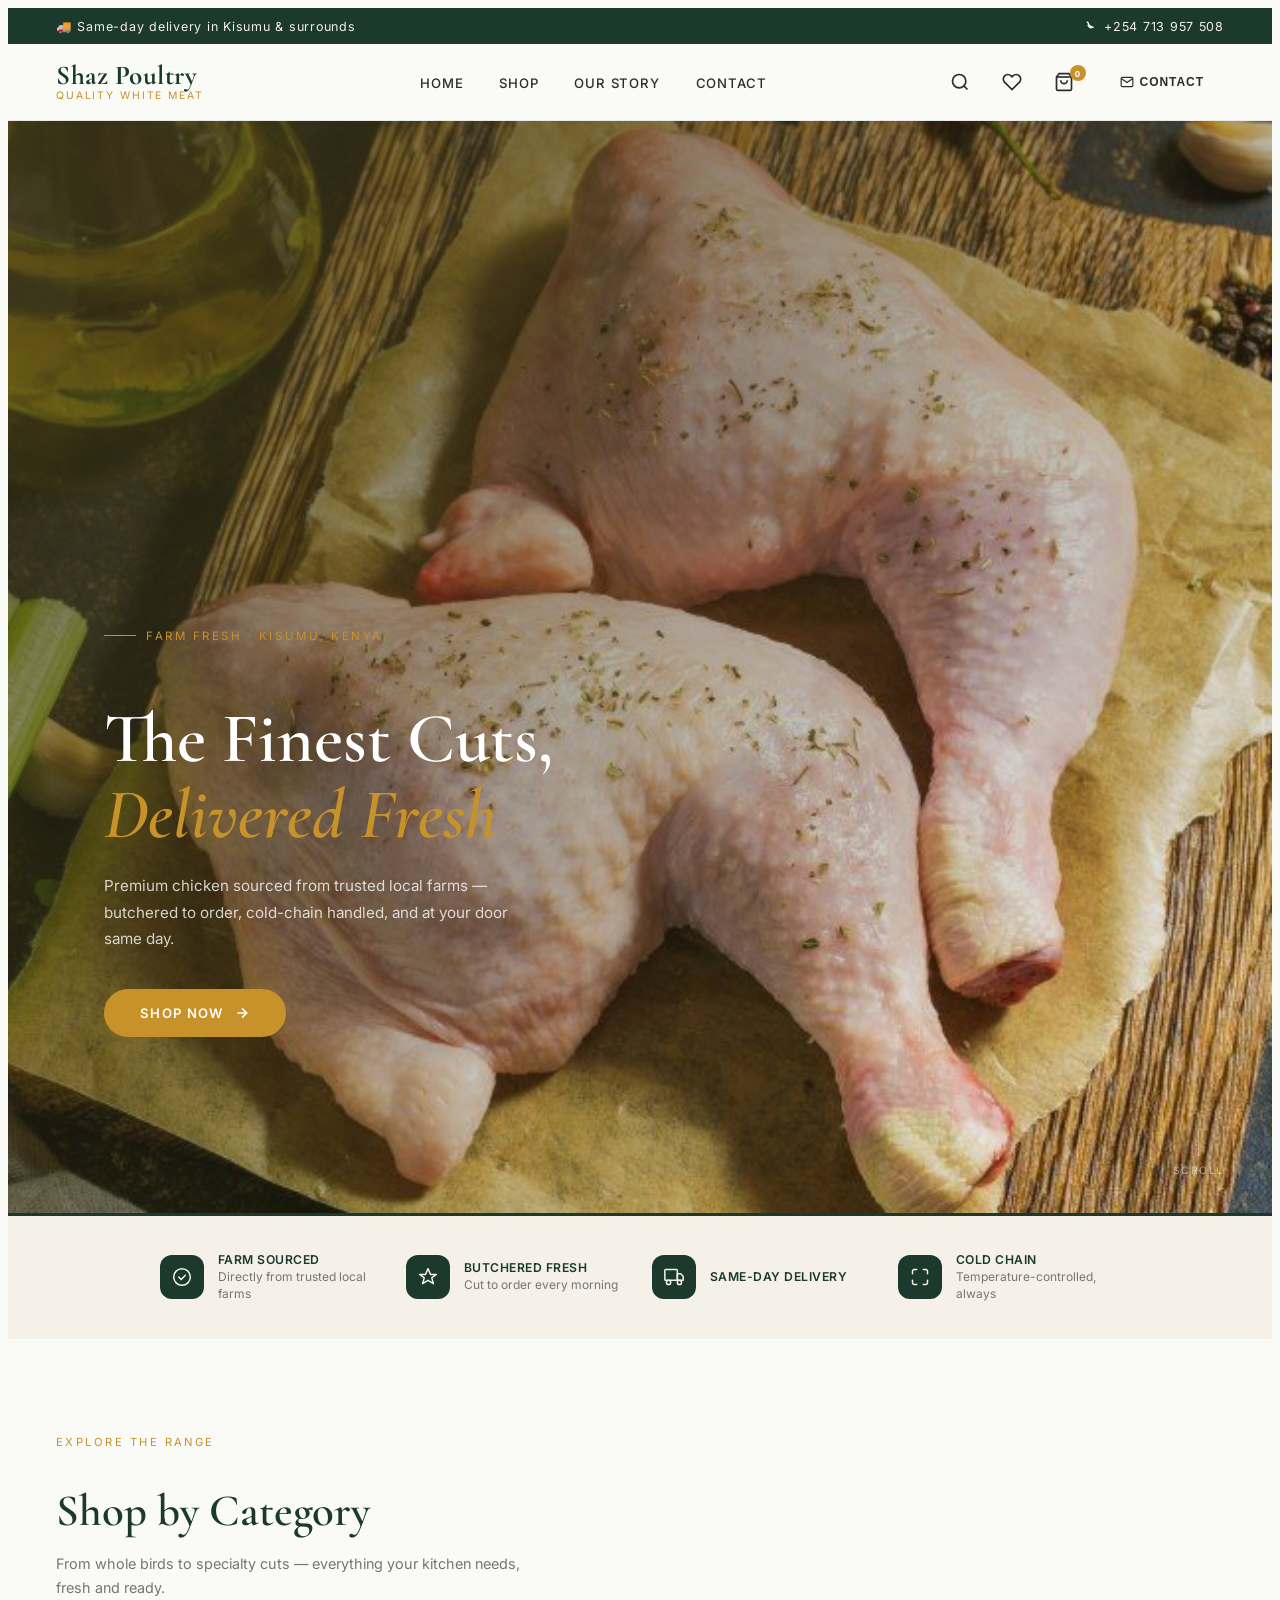
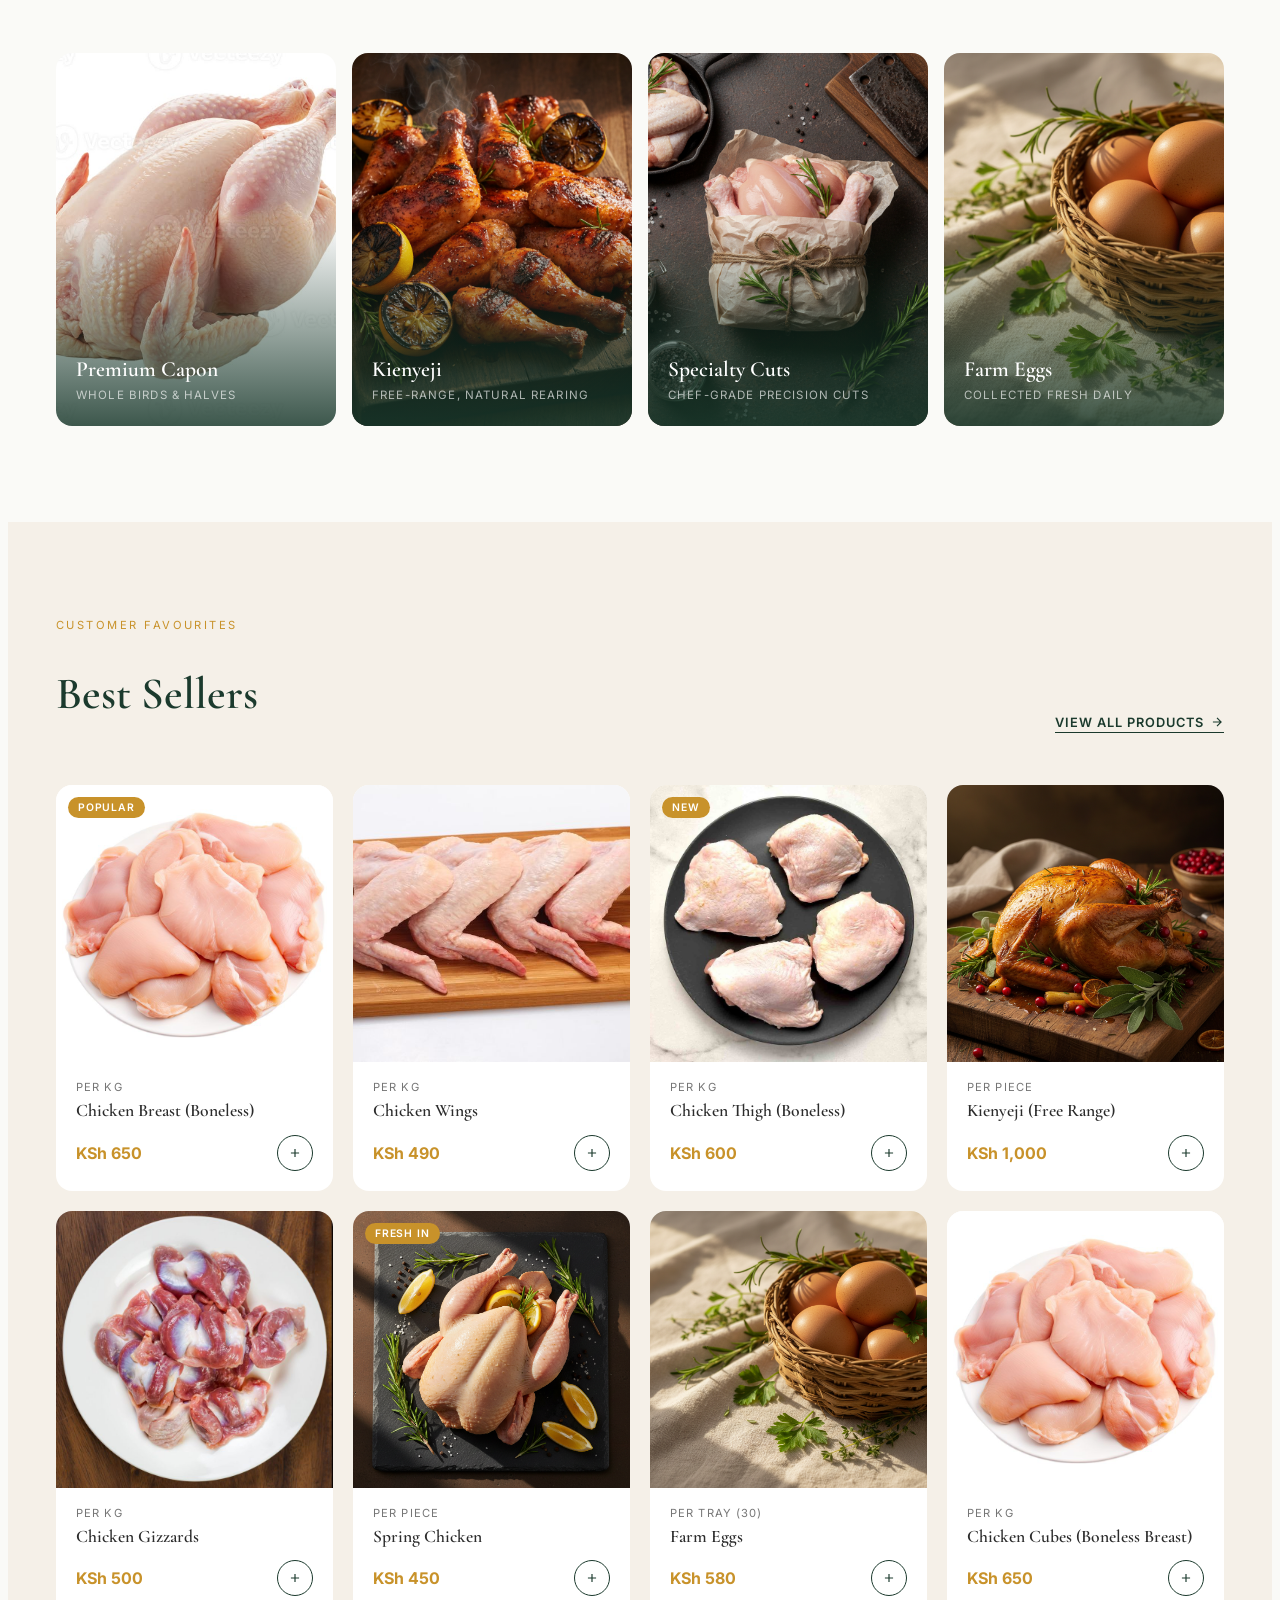
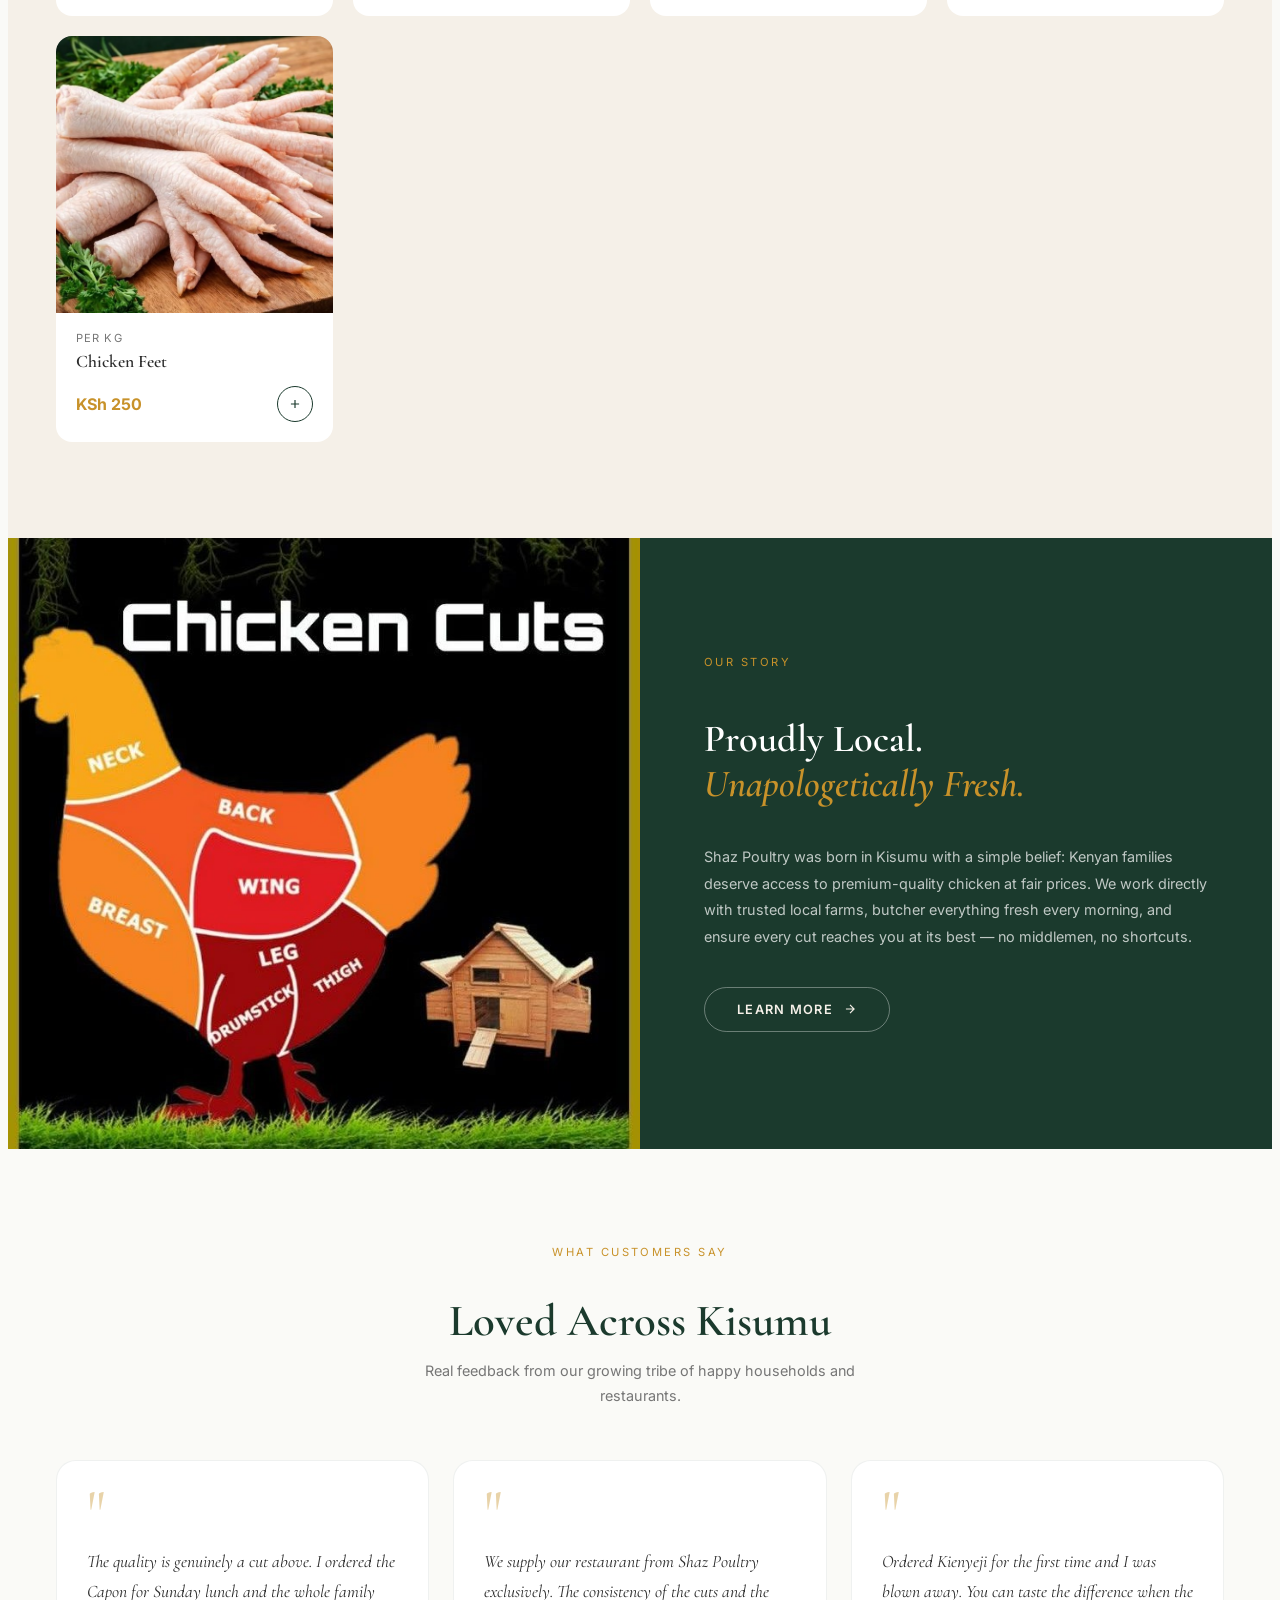
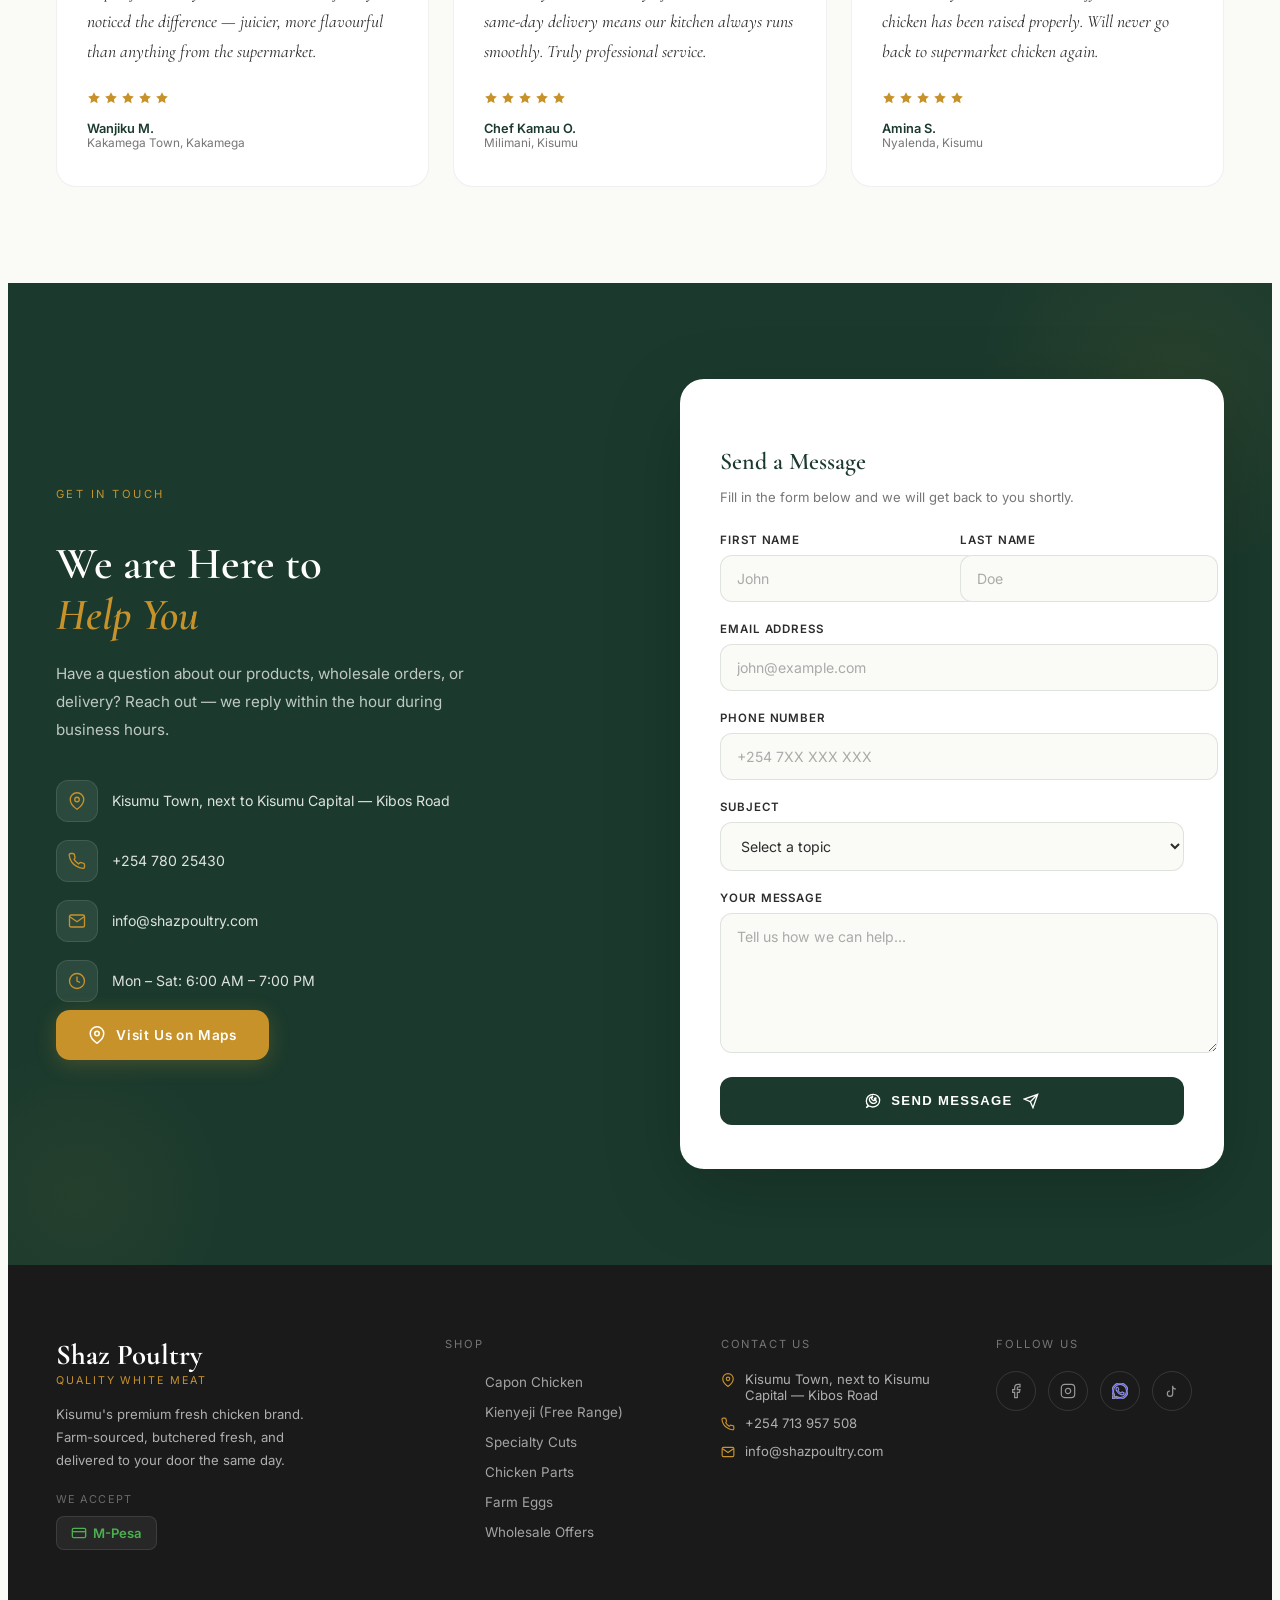
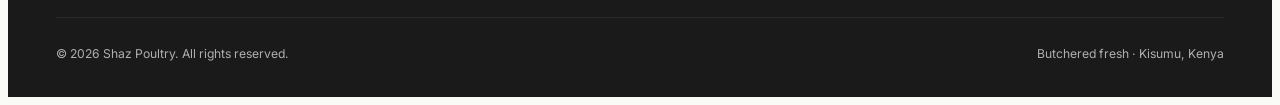
==== commit 3a5592ae: "Update styles" ====
--- a/index.html
+++ b/index.html
@@ -3,7 +3,7 @@
 <head>
 <meta charset="UTF-8">
 <meta name="viewport" content="width=device-width, initial-scale=1.0">
-<title>Kuku Kisumu — Quality White Meat</title>
+<title>Shaz Poultry — Quality White Meat</title>
 <link rel="preconnect" href="https://fonts.googleapis.com">
 <link href="https://fonts.googleapis.com/css2?family=Cormorant+Garamond:ital,wght@0,400;0,500;0,600;0,700;1,400;1,600&family=Inter:wght@300;400;500;600&display=swap" rel="stylesheet">
 <link rel="stylesheet" href="style.css">
@@ -15,16 +15,16 @@
 <!-- TOP BAR -->
 <div class="topbar">
   <span>🚚 Same-day delivery in Kisumu &amp; surrounds</span>
-  <a href="https://wa.me/25478025430">
-    <svg viewBox="0 0 24 24"><path d="M17.472 14.382c-.297-.149-1.758-.867-2.03-.967-.273-.099-.471-.148-.67.15-.197.297-.767.966-.94 1.164-.173.199-.347.223-.644.075-.297-.15-1.255-.463-2.39-1.475-.883-.788-1.48-1.761-1.653-2.059-.173-.297-.018-.458.13-.606.134-.133.298-.347.446-.52.149-.174.198-.298.298-.497.099-.198.05-.371-.025-.52-.075-.149-.669-1.612-.916-2.207-.242-.579-.487-.5-.669-.51-.173-.008-.371-.01-.57-.01-.198 0-.52.074-.792.372-.272.297-1.04 1.016-1.04 2.479 0 1.462 1.065 2.875 1.213 3.074.149.198 2.096 3.2 5.077 4.487.709.306 1.262.489 1.694.625.712.227 1.36.195 1.871.118.571-.085 1.758-.719 2.006-1.413.248-.694.248-1.289.173-1.413-.074-.124-.272-.198-.57-.347z"/><path d="M12 0C5.373 0 0 5.373 0 12c0 2.127.558 4.122 1.533 5.854L0 24l6.335-1.51A11.955 11.955 0 0012 24c6.627 0 12-5.373 12-12S18.627 0 12 0zm0 21.818a9.822 9.822 0 01-5.002-1.369l-.36-.212-3.72.887.924-3.623-.235-.373A9.787 9.787 0 012.182 12C2.182 6.59 6.59 2.182 12 2.182c5.41 0 9.818 4.408 9.818 9.818 0 5.41-4.408 9.818-9.818 9.818z"/></svg>
-    +254 780 25430
+  <a href="https://wa.me/254713957508">
+    <svg viewBox="0 0 24 24"><path d="M17.472 14.382c-.297-.149-1.758-.867-2.03-.967-.273-.099-.471-.148-.67.15-.197.297-.767.966-.94 1.164-.173.199-.347.223-.644.075-.297-.15-1.255-.463-2.39-1.475-.883-.788-1.48-1.761-1.653-2.059-.173-.297-.018-.458.13-.606.134-.133.298-.347.446-.52.149-.174.198-.298.298-.497.099-.198.05-.371-.025-.52 -.075-.149 -.669-1.612 -.916-2.207 -.242 -.579 -.487 -.5 -.669 -.51 -.173 -.008 -.371 -.01 -.57 -.01 -.198 0 -.52 .074 -.792 .372 -.２７２ .２９７ -１．０４ １．０１６ -１．０４ ２．４７９ ０ １．４６２ １．０６５ ２．８７５ １．２１３ ３．０７４ .１４９ .１９８ ２．０９６ ３．２ ５．０７７ ４．４８７ .７０９ .３０６ １．２６２ .４８９ １．６９４ .６２５ .７１２ .２２７ １．３６ .１９５ １．８７１ .１１８ .５７¹ -." stroke="currentColor" stroke-width="2"><circle cx="₁₁" cy="₁₁" r="₈"/><path d="m₂₁ ₂₁-₄．₃₅-₄．₃₅"/></svg>
+    +254 713 957 508
   </a>
 </div>
 
 <!-- NAV -->
 <nav id="mainNav">
   <div class="nav-logo">
-    <span class="brand">Kuku Kisumu</span>
+    <span class="brand">Shaz Poultry</span>
     <span class="tagline">Quality White Meat</span>
   </div>
   <ul class="nav-links">
@@ -308,11 +308,11 @@
 
 <!-- STORY -->
 <div class="story">
-  <img class="story-img" src="image/chicken parts/chicken parts.jpg" alt="Kuku Kisumu Farm">
+  <img class="story-img" src="image/chicken parts/chicken parts.jpg" alt="Shaz Poultry Farm">
   <div class="story-content">
     <div class="story-eyebrow">Our Story</div>
     <h2>Proudly Local.<br><em>Unapologetically Fresh.</em></h2>
-    <p>Kuku Kisumu was born in Kisumu with a simple belief: Kenyan families deserve access to premium-quality chicken at fair prices. We work directly with trusted local farms, butcher everything fresh every morning, and ensure every cut reaches you at its best — no middlemen, no shortcuts.</p>
+    <p>Shaz Poultry was born in Kisumu with a simple belief: Kenyan families deserve access to premium-quality chicken at fair prices. We work directly with trusted local farms, butcher everything fresh every morning, and ensure every cut reaches you at its best — no middlemen, no shortcuts.</p>
     <a href="#" class="btn-outline">
       Learn More
       <svg viewBox="0 0 24 24"><path d="M5 12h14M12 5l7 7-7 7"/></svg>
@@ -343,7 +343,7 @@
     </div>
     <div class="testi-card">
       <div class="testi-quote-mark">"</div>
-      <p class="testi-text">We supply our restaurant from Kuku Kisumu exclusively. The consistency of the cuts and the same-day delivery means our kitchen always runs smoothly. Truly professional service.</p>
+      <p class="testi-text">We supply our restaurant from Shaz Poultry exclusively. The consistency of the cuts and the same-day delivery means our kitchen always runs smoothly. Truly professional service.</p>
       <div class="testi-stars">
         <svg viewBox="0 0 24 24"><polygon points="12 2 15.09 8.26 22 9.27 17 14.14 18.18 21.02 12 17.77 5.82 21.02 7 14.14 2 9.27 8.91 8.26 12 2"/></svg>
         <svg viewBox="0 0 24 24"><polygon points="12 2 15.09 8.26 22 9.27 17 14.14 18.18 21.02 12 17.77 5.82 21.02 7 14.14 2 9.27 8.91 8.26 12 2"/></svg>
@@ -394,7 +394,7 @@
           <div class="icon-wrap">
             <svg viewBox="0 0 24 24"><path d="M4 4h16c1.1 0 2 .9 2 2v12c0 1.1-.9 2-2 2H4c-1.1 0-2-.9-2-2V6c0-1.1.9-2 2-2z"/><polyline points="22,6 12,13 2,6"/></svg>
           </div>
-          <a href="mailto:info@kukutribe.com">info@kukutribe.com</a>
+          <a href="mailto:info@shazpoultry.com">info@shazpoultry.com</a>
         </div>
         <div class="contact-info-item">
           <div class="icon-wrap">
@@ -446,12 +446,11 @@
           <textarea id="message" name="message" placeholder="Tell us how we can help..." required></textarea>
         </div>
         <div class="form-actions">
-          <but          <div class="form-actions">
-            <a href="https://wa.me/25478025430?text=Hello%20Kuku%20Kisumu%2C%20I%20would%20like%20to%20send%20a%20message." class="submit-btn whatsapp-btn" target="_blank" rel="noopener">
-              <svg viewBox="0 0 24 24"><path d="M16.4 7.6c-.4-.4-1-.4-1.4 0l-.7.7c-.4.4-.4 1 0 1.4l.3.3c.1.1.2.3.1.4-.1.1-1 .9-1.1 1-.1.1-.3.1-.4.1-.1 0-.2 0-.4-.1-.6-.2-1.2-.6-1.7-1.1-.5-.5-1-1.1-1.2-1.8-.1-.3 0-.5.1-.8.1-.3.3-.5.5-.7l.7-.7c.4-.4.4-1 0-1.4L9.6 6.6c-.4-.4-1-.4-1.4 0L7.5 7.3c-.8.8-1.1 1.9-.9 3 .3 1.6 1.4 3.1 2.8 4.1 1.4 1 3.2 1.3 4.8 1 .9-.2 1.7-.7 2.3-1.3l.5-.5c.4-.4.4-1 0-1.4l-1.1-1.1zM12 2C6.5 2 2 6.5 2 12c0 2.4.9 4.7 2.6 6.4L2 22l3.6-2.6C8 20 10 21 12 21c5.5 0 10-4.5 10-10S17.5 2 12 2z"/></svg>
-              Send Message
-              <svg viewBox="0 0 24 24"><path d="M22 2L11 13M22 2l-7 20-4-9-9-4 20-7z"/></svg>
-          </a>
+          <button type="button" class="submit-btn whatsapp-btn" onclick="sendToWhatsApp(event)">
+            <svg viewBox="0 0 24 24"><path d="M16.4 7.6c-.4-.4-1-.4-1.4 0l-.7.7c-.4.4-.4 1 0 1.4l.3.3c.1.1.2.3.1.4-.1.1-1 .9-1.1 1-.1.1-.3.1-.4.1-.1 0-.2 0-.4-.1-.6-.2-1.2-.6-1.7-1.1-.5-.5-1-1.1-1.2-1.8-.1-.3 0-.5.1-.8.1-.3.3-.5.5-.7l.7-.7c.4-.4.4-1 0-1.4L9.6 6.6c-.4-.4-1-.4-1.4 0L7.5 7.3c-.8.8-1.1 1.9-.9 3 .3 1.6 1.4 3.1 2.8 4.1 1.4 1 3.2 1.3 4.8 1 .9-.2 1.7-.7 2.3-1.3l.5-.5c.4-.4.4-1 0-1.4l-1.1-1.1zM12 2C6.5 2 2 6.5 2 12c0 2.4.9 4.7 2.6 6.4L2 22l3.6-2.6C8 20 10 21 12 21c5.5 0 10-4.5 10-10S17.5 2 12 2z"/></svg>
+            Send Message
+            <svg viewBox="0 0 24 24"><path d="M22 2L11 13M22 2l-7 20-4-9-9-4 20-7z"/></svg>
+          </button>
         </div>
       </form>
     </div>
@@ -462,7 +461,7 @@
 <footer>
   <div class="footer-grid">
     <div class="footer-brand">
-      <div class="brand">Kuku Kisumu</div>
+      <div class="brand">Shaz Poultry</div>
       <div class="tagline">Quality White Meat</div>
       <p>Kisumu's premium fresh chicken brand. Farm-sourced, butchered fresh, and delivered to your door the same day.</p>
       <div class="payment-wrap">
@@ -493,11 +492,11 @@
         </div>
         <div class="footer-contact-item">
           <svg viewBox="0 0 24 24"><path d="M22 16.92v3a2 2 0 0 1-2.18 2 19.79 19.79 0 0 1-8.63-3.07A19.5 19.5 0 0 1 4.69 13a19.79 19.79 0 0 1-3.07-8.67A2 2 0 0 1 3.6 2h3a2 2 0 0 1 2 1.72c.127.96.361 1.903.7 2.81a2 2 0 0 1-.45 2.11L8.09 9.91a16 16 0 0 0 6 6l1.27-1.27a2 2 0 0 1 2.11-.45c.907.339 1.85.573 2.81.7A2 2 0 0 1 22 16.92z"/></svg>
-          <span>+254 780 25430</span>
+          <span>+254 713 957 508</span>
         </div>
         <div class="footer-contact-item">
           <svg viewBox="0 0 24 24"><path d="M4 4h16c1.1 0 2 .9 2 2v12c0 1.1-.9 2-2 2H4c-1.1 0-2-.9-2-2V6c0-1.1.9-2 2-2z"/><polyline points="22,6 12,13 2,6"/></svg>
-          <span>info@kukutribe.com</span>
+          <span>info@shazpoultry.com</span>
         </div>
       </div>
     </div>
@@ -520,7 +519,7 @@
     </div>
   </div>
   <div class="footer-bottom">
-    <span>&copy; 2026 Kuku Kisumu. All rights reserved.</span>
+    <span>&copy; 2026 Shaz Poultry. All rights reserved.</span>
     <span>Butchered fresh · Kisumu, Kenya</span>
   </div>
 </footer>
@@ -564,27 +563,19 @@
           </div>
           <svg class="card-arrow" viewBox="0 0 24 24"><path d="M5 12h14M12 5l7 7-7 7"/></svg>
         </a>
-        <a href="mailto:info@kukutribe.com" class="sheet-contact-card">
+        <a href="mailto:info@shazpoultry.com" class="sheet-contact-card">
           <div class="card-icon">
             <svg viewBox="0 0 24 24"><path d="M4 4h16c1.1 0 2 .9 2 2v12c0 1.1-.9 2-2 2H4c-1.1 0-2-.9-2-2V6c0-1.1.9-2 2-2z"/><polyline points="22,6 12,13 2,6"/></svg>
           </div>
           <div class="card-content">
             <div class="card-label">Email</div>
-            <div class="card-value">info@kukutribe.com</div>
+            <div class="card-value">info@shazpoultry.com</div>
           </div>
           <svg class="card-arrow" viewBox="0 0 24 24"><path d="M5 12h14M12 5l7 7-7 7"/></svg>
         </a>
-        <a href="https://wa.me/254797979447?text=Hello%2C%20I%27d%20like%20to%20order%20from%20Kuku%20Kisumu" class="sheet-contact-card" target="_blank" rel="noopener">
+        <a href="https://wa.me/254713957508?text=Hello%2C%20I%27d%20like%20to%20order%20from%20Shaz%20Poultry" class="sheet-contact-card" target="_blank" rel="noopener">
           <div class="card-icon">
-            <svg viewBox="0 0 24 24"><path d="M17.472 14.382c-.297-.149-1.758-.867-2.03-.967-.273-.099-.471-.148-.67.15-.197.297-.767.966-.94 1.164-.173.199-.347.223-.644.075-.297-.15-1.255-.463-2.39-1.475-.883-.788-1.48-1.761-1.653-2.059-.173-.297-.018-.458.13-.606.134-.133.298-.347.446-.52.149-.174.198-.298.298-.497.099-.198.05-.371-.025-.52-.075-.149-.669-1.612-.916-2.207-.242-.579-.487-.5-.669-.51-.173-.008-.371-.01-.57-.01-.198 0-.52.074-.792.372-.272.297-1.04 1.016-1.04 2.479 0 1.462 1.065 2.875 1.213 3.074.149.198 2.096 3.2 5.077 4.487.709.306 1.262.489 1.694.625.712.227 1.36.195 1.871.118.571-.085 1.758-.719 2.006-1.413.248-.694.248-1.289.173-1.413-.074-.124-.272-.198-.57-.347z"/><path d="M12 0C5.373 0 0 5.373 0 12c0 2.127.558 4.122 1.533 5.854L0 24l6.335-1.51A11.955 11.955 0 0012 24c6.627 0 12-5.373 12-12S18.627 0 12 0zm0 21.818a9.822 9.822 0 01-5.002-1.369l-.36-.212-3.72.887.924-3.623-.235-.373A9.787 9.787 0 012.182 12C2.182 6.59 6.59 2.182 12 2.182c5.41 0 9.818 4.408 9.818 9.818 0 5.41-4.408 9.818-9.818 9.818z"/></svg>
-          </div>
-          <div class="card-content">
-            <div class="card-label">WhatsApp</div>
-            <div class="card-value">Chat with us now</div>
-          </div>
-          <svg class="card-arrow" viewBox="0 0 24 24"><path d="M5 12h14M12 5l7 7-7 7"/></svg>
-        </a>
-      </div>
+            <svg viewBox="0 0 24 24"><path d="M17.472 14.382c-.297-.149-1.758-.867-2.03-.967-.273-.099-.471-.148-.67.15-.197.297-.767.966-.94 1.164-.173.199-.347.223-.644.075-.297-.15-1.255-.463-2.39-1.475-.883-.788-1.48-1.761-1.653-2.059-.173-.297-.018-.458.13-.606.134-.133.298-.347.446-.52.149-.174.198-.298.298-.497.099-.198.05-.371-.025-.52 -.075-.149-.669-1.612-.916-2.207-.242-.579-.487-.5 -.669 -.51 -.173 -.008 -.371 -.01 -.57 -.01 -.198 0 -.52 .074 -.792 .372 -.２７２ .２９７ -１．０４ １．０１６ -１．０４ ２．４７９ ０ １．４６２ １．０６５ ２．８７５ １．２１３ ３．０７４ .１４９ .１９８ ２．０９６ ３．２ ５．０７７ ４．４８７ .７０９ .３０６ １．２６２ .４８９ １．６９４ .６２５ .７１２ .２２７ １．３６ .１９５ １．８７１ .１１８ .５７１ -.０８５ １．７５８ -.７１９ ２．００６ -１．４１３ .２４８ -.６９４ .２４８ -１．２８９ .１７３ -１．４１３ -.０７４ -.１２４ -.２７２ -.₁₉₈ -.５₇ -.₃₄₇z"/><path d="M₁₂ ₀C₅．₃₇₃ ₀ ₀ ₅．₃₇₃ ₀ ₁₂c₀ ₂．₁₂₇ .₅₅₈ ₄．₁₂₂ ₁．₅₃₃ ₅．₈₅₄L₀ ₂⁴l⁶．³³⁵-₁．⁵¹A₁₁．₉⁵⁵ ₁₁．₉⁵⁵ ₀ ₀₀₁₂ ₂⁴c⁶．⁶²⁷ ₀ ₁²-₅．³⁷³ ₁²-₁²S₁₈．⁶²⁷ ₀ ₁₂ ₀zm₀ ₂¹．⁸¹⁸a玖，玖，玖，玖，玖，玖，玖，玖，玖，玖，玖，玖，玖，玖，玖，玖，玖，玖，玖，玖，玖，玖，玖，玖，玖，玖，玖،
 
       <!-- Business Hours -->
       <div class="sheet-section">
@@ -620,7 +611,7 @@
       </div>
     </div>
     <div class="sheet-footer">
-      <a href="https://wa.me/254797979447?text=Hello%2C%20I%27d%20like%20to%20order%20from%20Kuku%20Kisumu" class="sheet-cta-btn" target="_blank" rel="noopener">
+      <a href="https://wa.me/254713957508?text=Hello%2C%20I%27d%20like%20to%20order%20from%20Shaz%20Poultry" class="sheet-cta-btn" target="_blank" rel="noopener">
         <svg viewBox="0 0 24 24"><path d="M17.472 14.382c-.297-.149-1.758-.867-2.03-.967-.273-.099-.471-.148-.67.15-.197.297-.767.966-.94 1.164-.173.199-.347.223-.644.075-.297-.15-1.255-.463-2.39-1.475-.883-.788-1.48-1.761-1.653-2.059-.173-.297-.018-.458.13-.606.134-.133.298-.347.446-.52.149-.174.198-.298.298-.497.099-.198.05-.371-.025-.52-.075-.149-.669-1.612-.916-2.207-.242-.579-.487-.5-.669-.51-.173-.008-.371-.01-.57-.01-.198 0-.52.074-.792.372-.272.297-1.04 1.016-1.04 2.479 0 1.462 1.065 2.875 1.213 3.074.149.198 2.096 3.2 5.077 4.487.709.306 1.262.489 1.694.625.712.227 1.36.195 1.871.118.571-.085 1.758-.719 2.006-1.413.248-.694.248-1.289.173-1.413-.074-.124-.272-.198-.57-.347z"/><path d="M12 0C5.373 0 0 5.373 0 12c0 2.127.558 4.122 1.533 5.854L0 24l6.335-1.51A11.955 11.955 0 0012 24c6.627 0 12-5.373 12-12S18.627 0 12 0zm0 21.818a9.822 9.822 0 01-5.002-1.369l-.36-.212-3.72.887.924-3.623-.235-.373A9.787 9.787 0 012.182 12C2.182 6.59 6.59 2.182 12 2.182c5.41 0 9.818 4.408 9.818 9.818 0 5.41-4.408 9.818-9.818 9.818z"/></svg>
         Order on WhatsApp
       </a>
@@ -629,7 +620,7 @@
 </div>
 
 <!-- WHATSAPP FLOAT -->
-<a href="https://wa.me/254797979447?text=Hello%2C%20I%27d%20like%20to%20order%20from%20Kuku%20Kisumu" class="wa-float" target="_blank" rel="noopener" aria-label="Chat on WhatsApp">
+<a href="https://wa.me/254713957508?text=Hello%2C%20I%27d%20like%20to%20order%20from%20Shaz%20Poultry" class="wa-float" target="_blank" rel="noopener" aria-label="Chat on WhatsApp">
   <svg viewBox="0 0 24 24"><path d="M17.472 14.382c-.297-.149-1.758-.867-2.03-.967-.273-.099-.471-.148-.67.15-.197.297-.767.966-.94 1.164-.173.199-.347.223-.644.075-.297-.15-1.255-.463-2.39-1.475-.883-.788-1.48-1.761-1.653-2.059-.173-.297-.018-.458.13-.606.134-.133.298-.347.446-.52.149-.174.198-.298.298-.497.099-.198.05-.371-.025-.52-.075-.149-.669-1.612-.916-2.207-.242-.579-.487-.5-.669-.51-.173-.008-.371-.01-.57-.01-.198 0-.52.074-.792.372-.272.297-1.04 1.016-1.04 2.479 0 1.462 1.065 2.875 1.213 3.074.149.198 2.096 3.2 5.077 4.487.709.306 1.262.489 1.694.625.712.227 1.36.195 1.871.118.571-.085 1.758-.719 2.006-1.413.248-.694.248-1.289.173-1.413-.074-.124-.272-.198-.57-.347z"/><path d="M12 0C5.373 0 0 5.373 0 12c0 2.127.558 4.122 1.533 5.854L0 24l6.335-1.51A11.955 11.955 0 0012 24c6.627 0 12-5.373 12-12S18.627 0 12 0zm0 21.818a9.822 9.822 0 01-5.002-1.369l-.36-.212-3.72.887.924-3.623-.235-.373A9.787 9.787 0 012.182 12C2.182 6.59 6.59 2.182 12 2.182c5.41 0 9.818 4.408 9.818 9.818 0 5.41-4.408 9.818-9.818 9.818z"/></svg>
 </a>
 
@@ -732,6 +723,29 @@
       this.reset();
     }, 2500);
   });
+  // CONTACT FORM WHATSAPP SENDING
+
+        function sendToWhatsApp(event) {
+          event.preventDefault();
+          const firstName = document.getElementById('firstName').value;
+          const lastName = document.getElementById('lastName').value;
+          const email = document.getElementById('email').value;
+          const phone = document.getElementById('phone').value;
+          const subject = document.getElementById('subject').value;
+          const message = document.getElementById('message').value;
+          
+          const text = encodeURIComponent(
+            `Hello Shaz Poultry,\n\n` +
+            `Name: ${firstName} ${lastName}\n` +
+            `Email: ${email}\n` +
+            `Phone: ${phone}\n` +
+            `Subject: ${subject}\n\n` +
+            `Message:\n${message}`
+          );
+          
+          window.open(`https://wa.me/254713957508?text=${text}`, '_blank');
+        }
+      
 </script>
 </body>
 </html>
--- a/style.css
+++ b/style.css
@@ -93,10 +93,10 @@
 .hero-bg {
   position: absolute; inset: 0;
   background:
-    linear-gradient(135deg, rgba(27,58,45,0.82) 0%, rgba(27,58,45,0.3) 60%, transparent 100%),
+    linear-gradient(135deg, rgba(58, 52, 27, 0.82) 0%, rgba(58, 55, 27, 0.3) 60%, transparent 100%),
     url('image/chicken parts/chicken whole leg.jpg') center/cover no-repeat;
-  transform: scale(1.04);
-  transition: transform 8s ease-out;
+  transform: scale(3.04);
+  transition: transform 5s ease-out;
 }
 .hero-bg.loaded { transform: scale(1); }
 
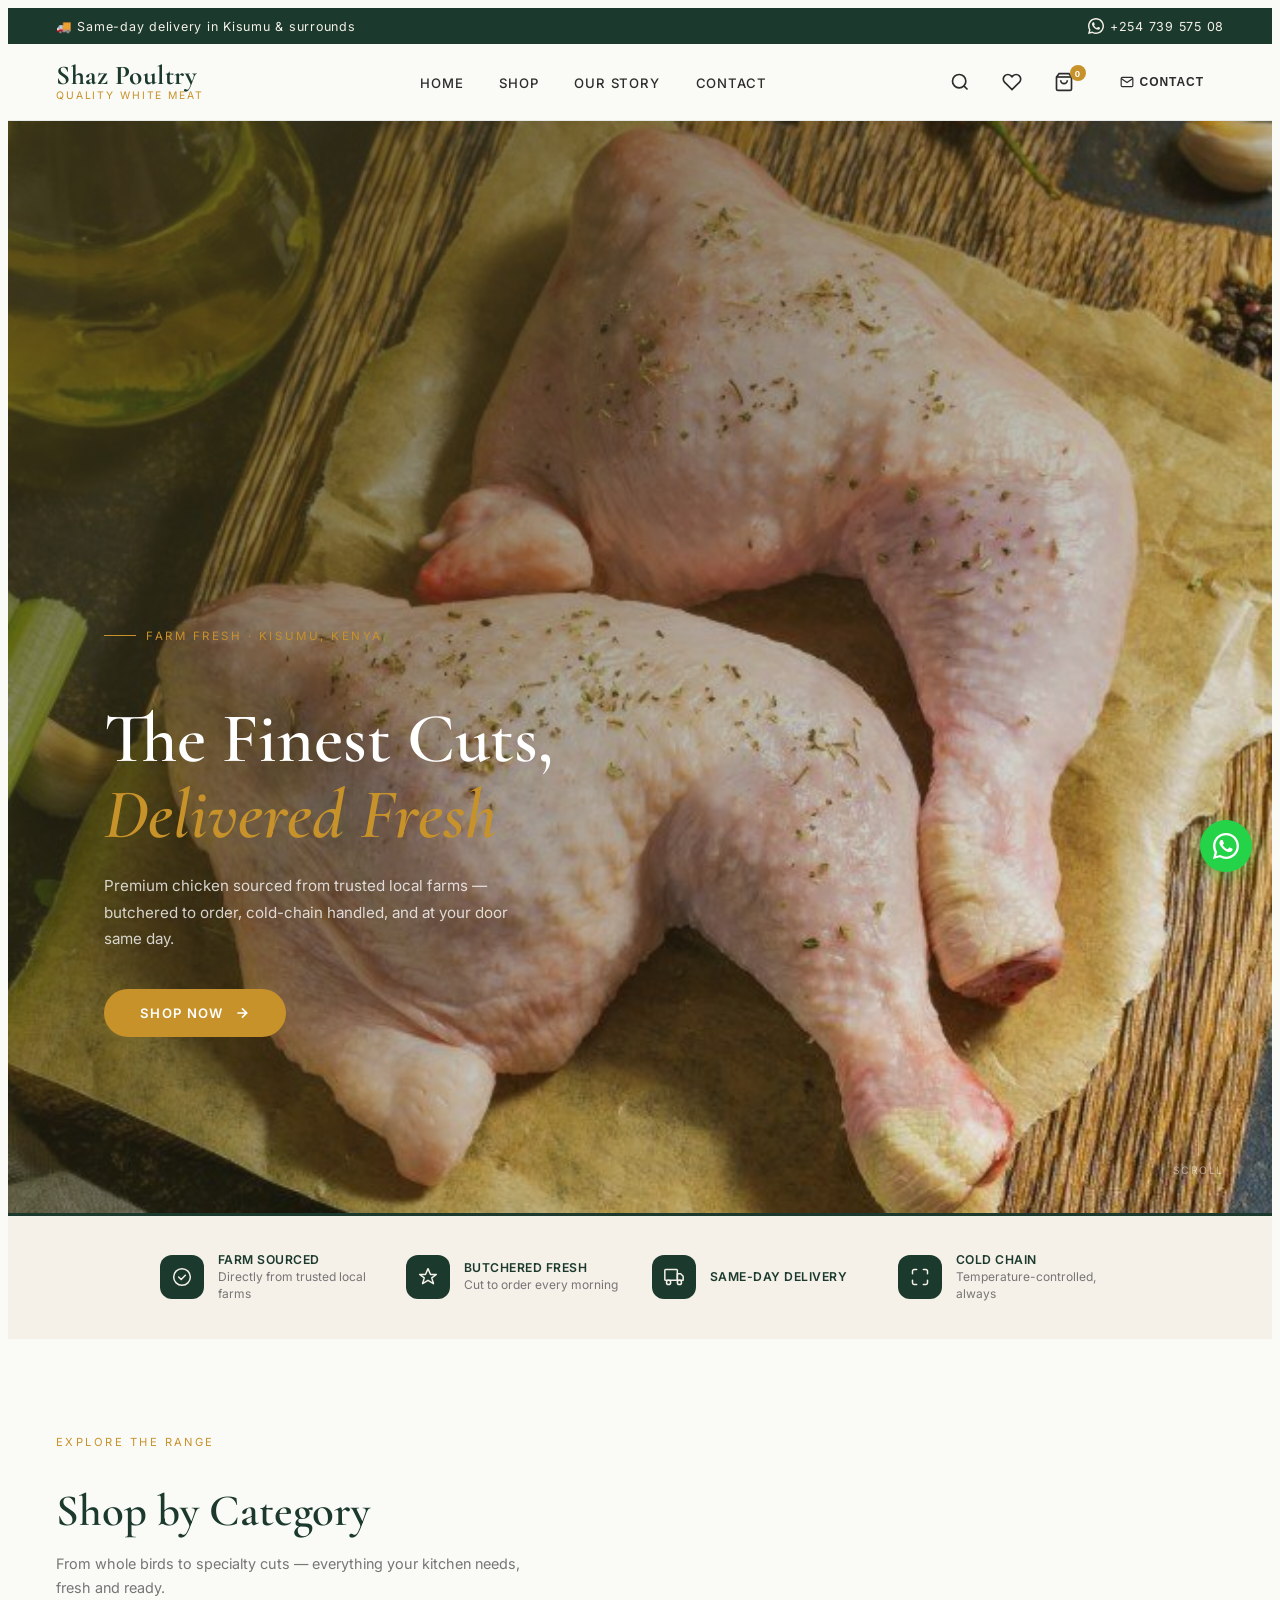
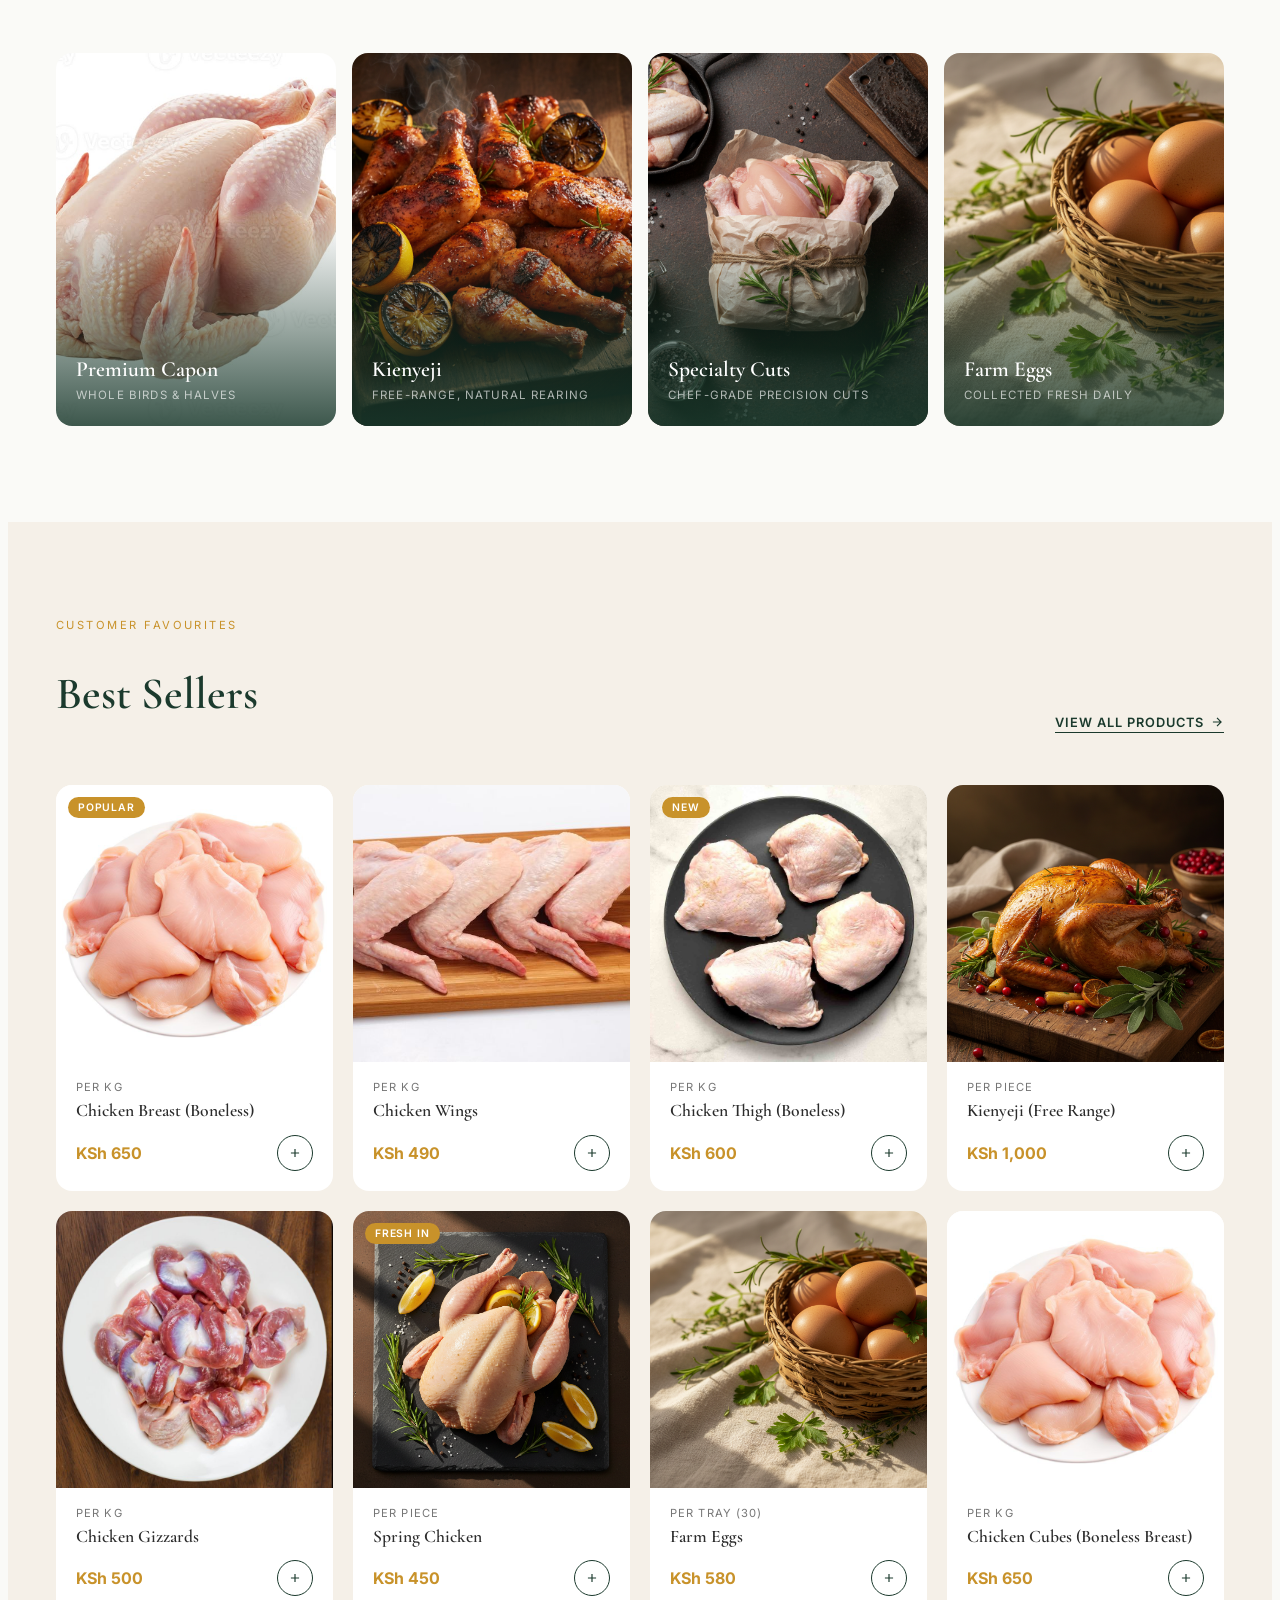
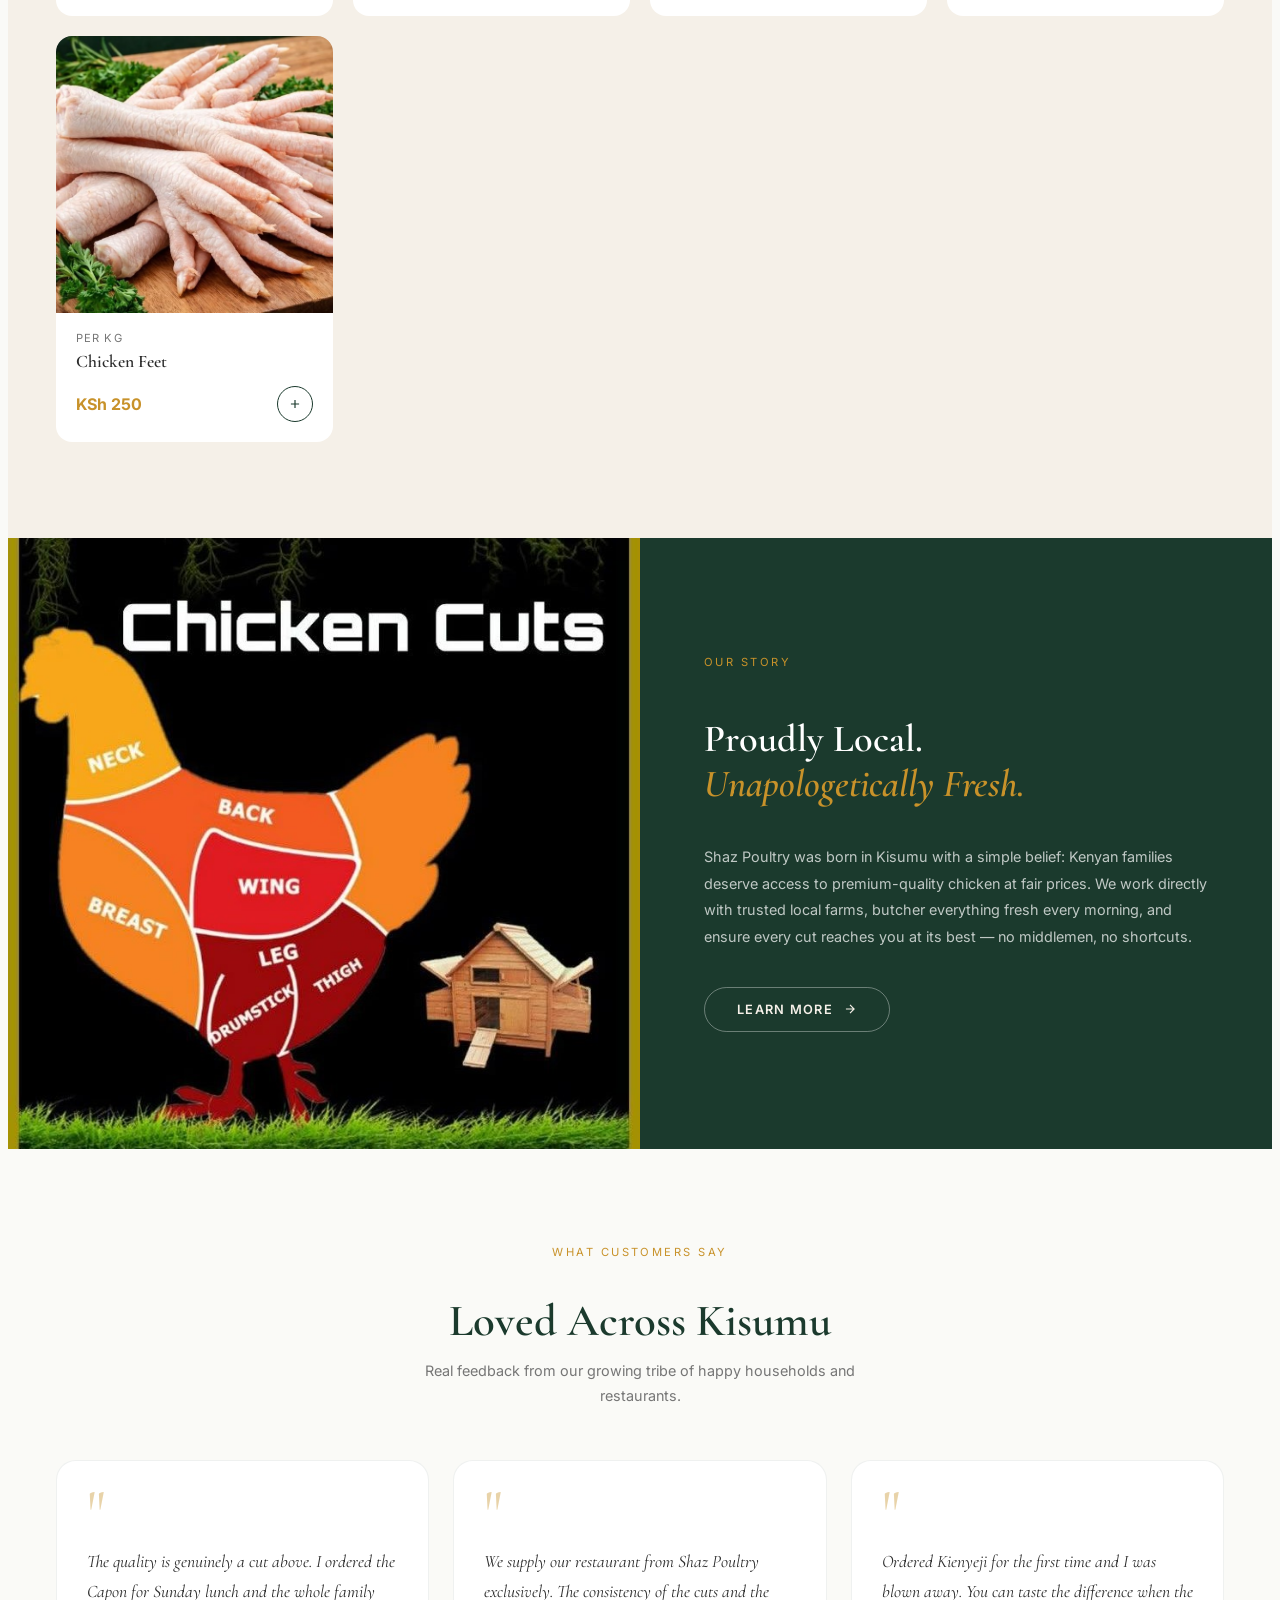
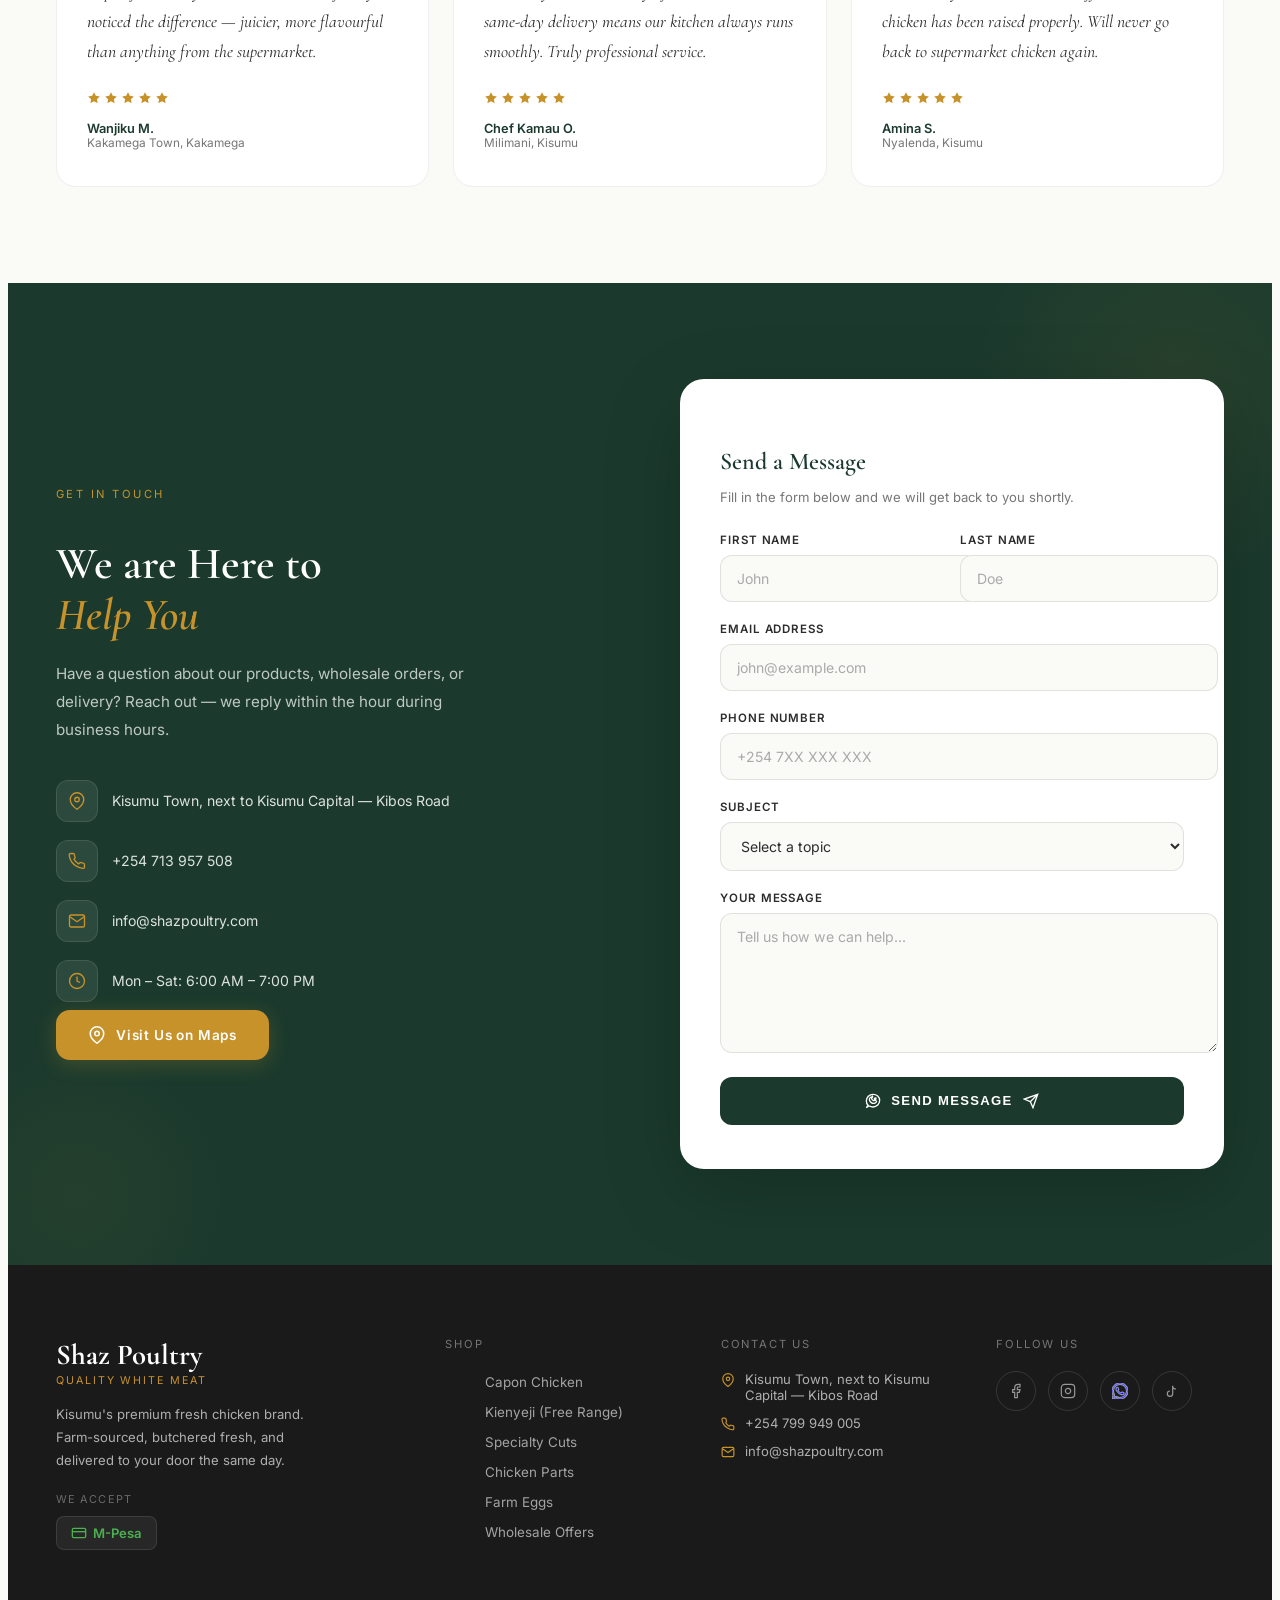
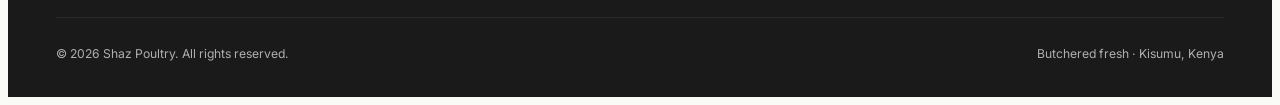
==== commit 0cb81d52: "Update styles" ====
--- a/index.html
+++ b/index.html
@@ -15,9 +15,9 @@
 <!-- TOP BAR -->
 <div class="topbar">
   <span>🚚 Same-day delivery in Kisumu &amp; surrounds</span>
-  <a href="https://wa.me/254713957508">
-    <svg viewBox="0 0 24 24"><path d="M17.472 14.382c-.297-.149-1.758-.867-2.03-.967-.273-.099-.471-.148-.67.15-.197.297-.767.966-.94 1.164-.173.199-.347.223-.644.075-.297-.15-1.255-.463-2.39-1.475-.883-.788-1.48-1.761-1.653-2.059-.173-.297-.018-.458.13-.606.134-.133.298-.347.446-.52.149-.174.198-.298.298-.497.099-.198.05-.371-.025-.52 -.075-.149 -.669-1.612 -.916-2.207 -.242 -.579 -.487 -.5 -.669 -.51 -.173 -.008 -.371 -.01 -.57 -.01 -.198 0 -.52 .074 -.792 .372 -.２７２ .２９７ -１．０４ １．０１６ -１．０４ ２．４７９ ０ １．４６２ １．０６５ ２．８７５ １．２１３ ３．０７４ .１４９ .１９８ ２．０９６ ３．２ ５．０７７ ４．４８７ .７０９ .３０６ １．２６２ .４８９ １．６９４ .６２５ .７１２ .２２７ １．３６ .１９５ １．８７１ .１１８ .５７¹ -." stroke="currentColor" stroke-width="2"><circle cx="₁₁" cy="₁₁" r="₈"/><path d="m₂₁ ₂₁-₄．₃₅-₄．₃₅"/></svg>
-    +254 713 957 508
+  <a href="https://wa.me/254713957508? ">
+    <svg viewBox="0 0 24 24"><path d="M17.472 14.382c-.297-.149-1.758-.867-2.03-.967-.273-.099-.471-.148-.67.15-.197.297-.767.966-.94 1.164-.173.199-.347.223-.644.075-.297-.15-1.255-.463-2.39-1.475-.883-.788-1.48-1.761-1.653-2.059-.173-.297-.018-.458.13-.606.134-.133.298-.347.446-.52.149-.174.198-.298.298-.497.099-.198.05-.371-.025-.52-.075-.149-.669-1.612-.916-2.207-.242-.579-.487-.5-.669-.51-.173-.008-.371-.01-.57-.01-.198 0-.52.074-.792.372-.272.297-1.04 1.016-1.04 2.479 0 1.462 1.065 2.875 1.213 3.074.149.198 2.096 3.2 5.077 4.487.709.306 1.262.489 1.694.625.712.227 1.36.195 1.871.118.571-.085 1.758-.719 2.006-1.413.248-.694.248-1.289.173-1.413-.074-.124-.272-.198-.57-.347z"/><path d="M12 0C5.373 0 0 5.373 0 12c0 2.127.558 4.122 1.533 5.854L0 24l6.335-1.51A11.955 11.955 0 0012 24c6.627 0 12-5.373 12-12S18.627 0 12 0zm0 21.818a9.822 9.822 0 01-5.002-1.369l-.36-.212-3.72.887.924-3.623-.235-.373A9.787 9.787 0 012.182 12C2.182 6.59 6.59 2.182 12 2.182c5.41 0 9.818 4.408 9.818 9.818 0 5.41-4.408 9.818-9.818 9.818z"/></svg>
+    +254 739 575 08
   </a>
 </div>
 
@@ -388,7 +388,7 @@
           <div class="icon-wrap">
             <svg viewBox="0 0 24 24"><path d="M22 16.92v3a2 2 0 0 1-2.18 2 19.79 19.79 0 0 1-8.63-3.07A19.5 19.5 0 0 1 4.69 13a19.79 19.79 0 0 1-3.07-8.67A2 2 0 0 1 3.6 2h3a2 2 0 0 1 2 1.72c.127.96.361 1.903.7 2.81a2 2 0 0 1-.45 2.11L8.09 9.91a16 16 0 0 0 6 6l1.27-1.27a2 2 0 0 1 2.11-.45c.907.339 1.85.573 2.81.7A2 2 0 0 1 22 16.92z"/></svg>
           </div>
-          <a href="tel:+25478025430">+254 780 25430</a>
+          <a href="tel:+254713957508">+254 713 957 508</a>
         </div>
         <div class="contact-info-item">
           <div class="icon-wrap">
@@ -492,7 +492,7 @@
         </div>
         <div class="footer-contact-item">
           <svg viewBox="0 0 24 24"><path d="M22 16.92v3a2 2 0 0 1-2.18 2 19.79 19.79 0 0 1-8.63-3.07A19.5 19.5 0 0 1 4.69 13a19.79 19.79 0 0 1-3.07-8.67A2 2 0 0 1 3.6 2h3a2 2 0 0 1 2 1.72c.127.96.361 1.903.7 2.81a2 2 0 0 1-.45 2.11L8.09 9.91a16 16 0 0 0 6 6l1.27-1.27a2 2 0 0 1 2.11-.45c.907.339 1.85.573 2.81.7A2 2 0 0 1 22 16.92z"/></svg>
-          <span>+254 713 957 508</span>
+          <span>+254 799 949 005</span>
         </div>
         <div class="footer-contact-item">
           <svg viewBox="0 0 24 24"><path d="M4 4h16c1.1 0 2 .9 2 2v12c0 1.1-.9 2-2 2H4c-1.1 0-2-.9-2-2V6c0-1.1.9-2 2-2z"/><polyline points="22,6 12,13 2,6"/></svg>
@@ -553,13 +553,13 @@
       <!-- Contact Methods -->
       <div class="sheet-section">
         <div class="sheet-section-title">Reach Out</div>
-        <a href="tel:+25478025430" class="sheet-contact-card">
+        <a href="tel:+254799949005" class="sheet-contact-card">
           <div class="card-icon">
             <svg viewBox="0 0 24 24"><path d="M22 16.92v3a2 2 0 0 1-2.18 2 19.79 19.79 0 0 1-8.63-3.07A19.5 19.5 0 0 1 4.69 13a19.79 19.79 0 0 1-3.07-8.67A2 2 0 0 1 3.6 2h3a2 2 0 0 1 2 1.72c.127.96.361 1.903.7 2.81a2 2 0 0 1-.45 2.11L8.09 9.91a16 16 0 0 0 6 6l1.27-1.27a2 2 0 0 1 2.11-.45c.907.339 1.85.573 2.81.7A2 2 0 0 1 22 16.92z"/></svg>
           </div>
           <div class="card-content">
             <div class="card-label">Call Us</div>
-            <div class="card-value">+254 780 25430</div>
+            <div class="card-value">+254 799949005</div>
           </div>
           <svg class="card-arrow" viewBox="0 0 24 24"><path d="M5 12h14M12 5l7 7-7 7"/></svg>
         </a>
@@ -575,20 +575,14 @@
         </a>
         <a href="https://wa.me/254713957508?text=Hello%2C%20I%27d%20like%20to%20order%20from%20Shaz%20Poultry" class="sheet-contact-card" target="_blank" rel="noopener">
           <div class="card-icon">
-            <svg viewBox="0 0 24 24"><path d="M17.472 14.382c-.297-.149-1.758-.867-2.03-.967-.273-.099-.471-.148-.67.15-.197.297-.767.966-.94 1.164-.173.199-.347.223-.644.075-.297-.15-1.255-.463-2.39-1.475-.883-.788-1.48-1.761-1.653-2.059-.173-.297-.018-.458.13-.606.134-.133.298-.347.446-.52.149-.174.198-.298.298-.497.099-.198.05-.371-.025-.52 -.075-.149-.669-1.612-.916-2.207-.242-.579-.487-.5 -.669 -.51 -.173 -.008 -.371 -.01 -.57 -.01 -.198 0 -.52 .074 -.792 .372 -.２７２ .２９７ -１．０４ １．０１６ -１．０４ ２．４７９ ０ １．４６２ １．０６５ ２．８７５ １．２１３ ３．０７４ .１４９ .１９８ ２．０９６ ３．２ ５．０７７ ４．４８７ .７０９ .３０６ １．２６２ .４８９ １．６９４ .６２５ .７１２ .２２７ １．３６ .１９５ １．８７１ .１１８ .５７１ -.０８５ １．７５８ -.７１９ ２．００６ -１．４１３ .２４８ -.６９４ .２４８ -１．２８９ .１７３ -１．４１３ -.０７４ -.１２４ -.２７２ -.₁₉₈ -.５₇ -.₃₄₇z"/><path d="M₁₂ ₀C₅．₃₇₃ ₀ ₀ ₅．₃₇₃ ₀ ₁₂c₀ ₂．₁₂₇ .₅₅₈ ₄．₁₂₂ ₁．₅₃₃ ₅．₈₅₄L₀ ₂⁴l⁶．³³⁵-₁．⁵¹A₁₁．₉⁵⁵ ₁₁．₉⁵⁵ ₀ ₀₀₁₂ ₂⁴c⁶．⁶²⁷ ₀ ₁²-₅．³⁷³ ₁²-₁²S₁₈．⁶²⁷ ₀ ₁₂ ₀zm₀ ₂¹．⁸¹⁸a玖，玖，玖，玖，玖，玖，玖，玖，玖，玖，玖，玖，玖，玖，玖，玖，玖，玖，玖，玖，玖，玖，玖，玖，玖，玖，玖،
-
-      <!-- Business Hours -->
-      <div class="sheet-section">
-        <div class="sheet-section-title">Business Hours</div>
-        <table class="hours-table">
-          <tr><td>Monday</td><td>6:00 AM – 7:00 PM</td></tr>
-          <tr><td>Tuesday</td><td>6:00 AM – 7:00 PM</td></tr>
-          <tr><td>Wednesday</td><td>6:00 AM – 7:00 PM</td></tr>
-          <tr><td>Thursday</td><td>6:00 AM – 7:00 PM</td></tr>
-          <tr><td>Friday</td><td>6:00 AM – 7:00 PM</td></tr>
-          <tr><td>Saturday</td><td>6:00 AM – 7:00 PM</td></tr>
-          <tr><td>Sunday</td><td>Closed</td></tr>
-        </table>
+            <svg viewBox="0 0 24 24"><path d="M17.472 14.382c-.297-.149-1.758-.867-2.03-.967-.273-.099-.471-.148-.67.15-.197.297-.767.966-.94 1.164-.173.199-.347.223-.644.075-.297-.15-1.255-.463-2.39-1.475-.883-.788-1.48-1.761-1.653-2.059-.173-.297-.018-.458.13-.606.134-.133.298-.347.446-.52.149-.174.198-.298.298-.497.099-.198.05-.371-.025-.52-.075-.149-.669-1.612-.916-2.207-.242-.579-.487-.5-.669-.51-.173-.008-.371-.01-.57-.01-.198 0-.52.074-.792.372-.272.297-1.04 1.016-1.04 2.479 0 1.462 1.065 2.875 1.213 3.074.149.198 2.096 3.2 5.077 4.487.709.306 1.262.489 1.694.625.712.227 1.36.195 1.871.118.571-.085 1.758-.719 2.006-1.413.248-.694.248-1.289.173-1.413-.074-.124-.272-.198-.57-.347z"/><path d="M12 0C5.373 0 0 5.373 0 12c0 2.127.558 4.122 1.533 5.854L0 24l6.335-1.51A11.955 11.955 0 0012 24c6.627 0 12-5.373 12-12S18.627 0 12 0zm0 21.818a9.822 9.822 0 01-5.002-1.369l-.36-.212-3.72.887.924-3.623-.235-.373A9.787 9.787 0 012.182 12C2.182 6.59 6.59 2.182 12 2.182c5.41 0 9.818 4.408 9.818 9.818 0 5.41-4.408 9.818-9.818 9.818z"/></svg>
+          </div>
+          <div class="card-content">
+            <div class="card-label">WhatsApp</div>
+            <div class="card-value">Chat with us now</div>
+          </div>
+          <svg class="card-arrow" viewBox="0 0 24 24"><path d="M5 12h14M12 5l7 7-7 7"/></svg>
+        </a>
       </div>
 
       <!-- Socials -->
@@ -620,7 +614,7 @@
 </div>
 
 <!-- WHATSAPP FLOAT -->
-<a href="https://wa.me/254713957508?text=Hello%2C%20I%27d%20like%20to%20order%20from%20Shaz%20Poultry" class="wa-float" target="_blank" rel="noopener" aria-label="Chat on WhatsApp">
+<a href="https://wa.me/254713957508?text=Hello%2C%20I%27d%20like%20to%20order%20from%20Shaz%20Kisumu" class="wa-float" target="_blank" rel="noopener" aria-label="Chat on WhatsApp">
   <svg viewBox="0 0 24 24"><path d="M17.472 14.382c-.297-.149-1.758-.867-2.03-.967-.273-.099-.471-.148-.67.15-.197.297-.767.966-.94 1.164-.173.199-.347.223-.644.075-.297-.15-1.255-.463-2.39-1.475-.883-.788-1.48-1.761-1.653-2.059-.173-.297-.018-.458.13-.606.134-.133.298-.347.446-.52.149-.174.198-.298.298-.497.099-.198.05-.371-.025-.52-.075-.149-.669-1.612-.916-2.207-.242-.579-.487-.5-.669-.51-.173-.008-.371-.01-.57-.01-.198 0-.52.074-.792.372-.272.297-1.04 1.016-1.04 2.479 0 1.462 1.065 2.875 1.213 3.074.149.198 2.096 3.2 5.077 4.487.709.306 1.262.489 1.694.625.712.227 1.36.195 1.871.118.571-.085 1.758-.719 2.006-1.413.248-.694.248-1.289.173-1.413-.074-.124-.272-.198-.57-.347z"/><path d="M12 0C5.373 0 0 5.373 0 12c0 2.127.558 4.122 1.533 5.854L0 24l6.335-1.51A11.955 11.955 0 0012 24c6.627 0 12-5.373 12-12S18.627 0 12 0zm0 21.818a9.822 9.822 0 01-5.002-1.369l-.36-.212-3.72.887.924-3.623-.235-.373A9.787 9.787 0 012.182 12C2.182 6.59 6.59 2.182 12 2.182c5.41 0 9.818 4.408 9.818 9.818 0 5.41-4.408 9.818-9.818 9.818z"/></svg>
 </a>
 
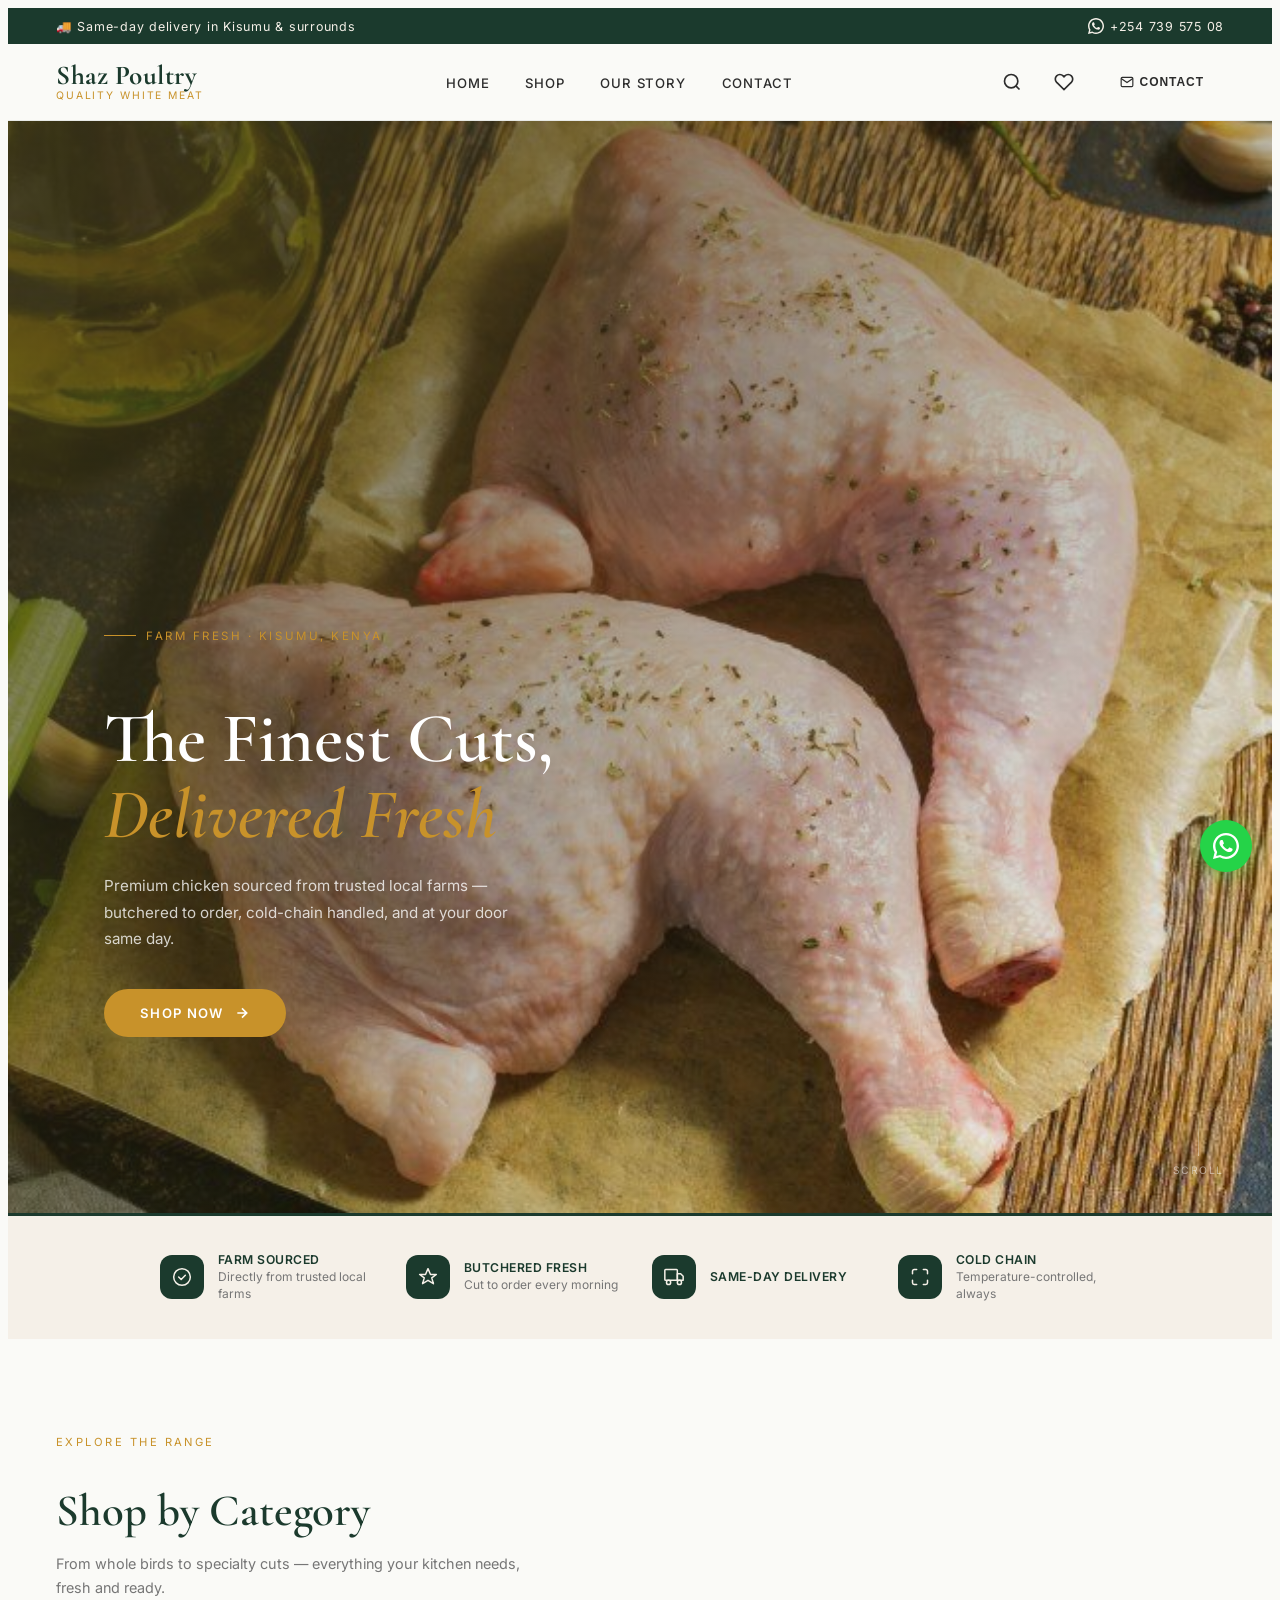
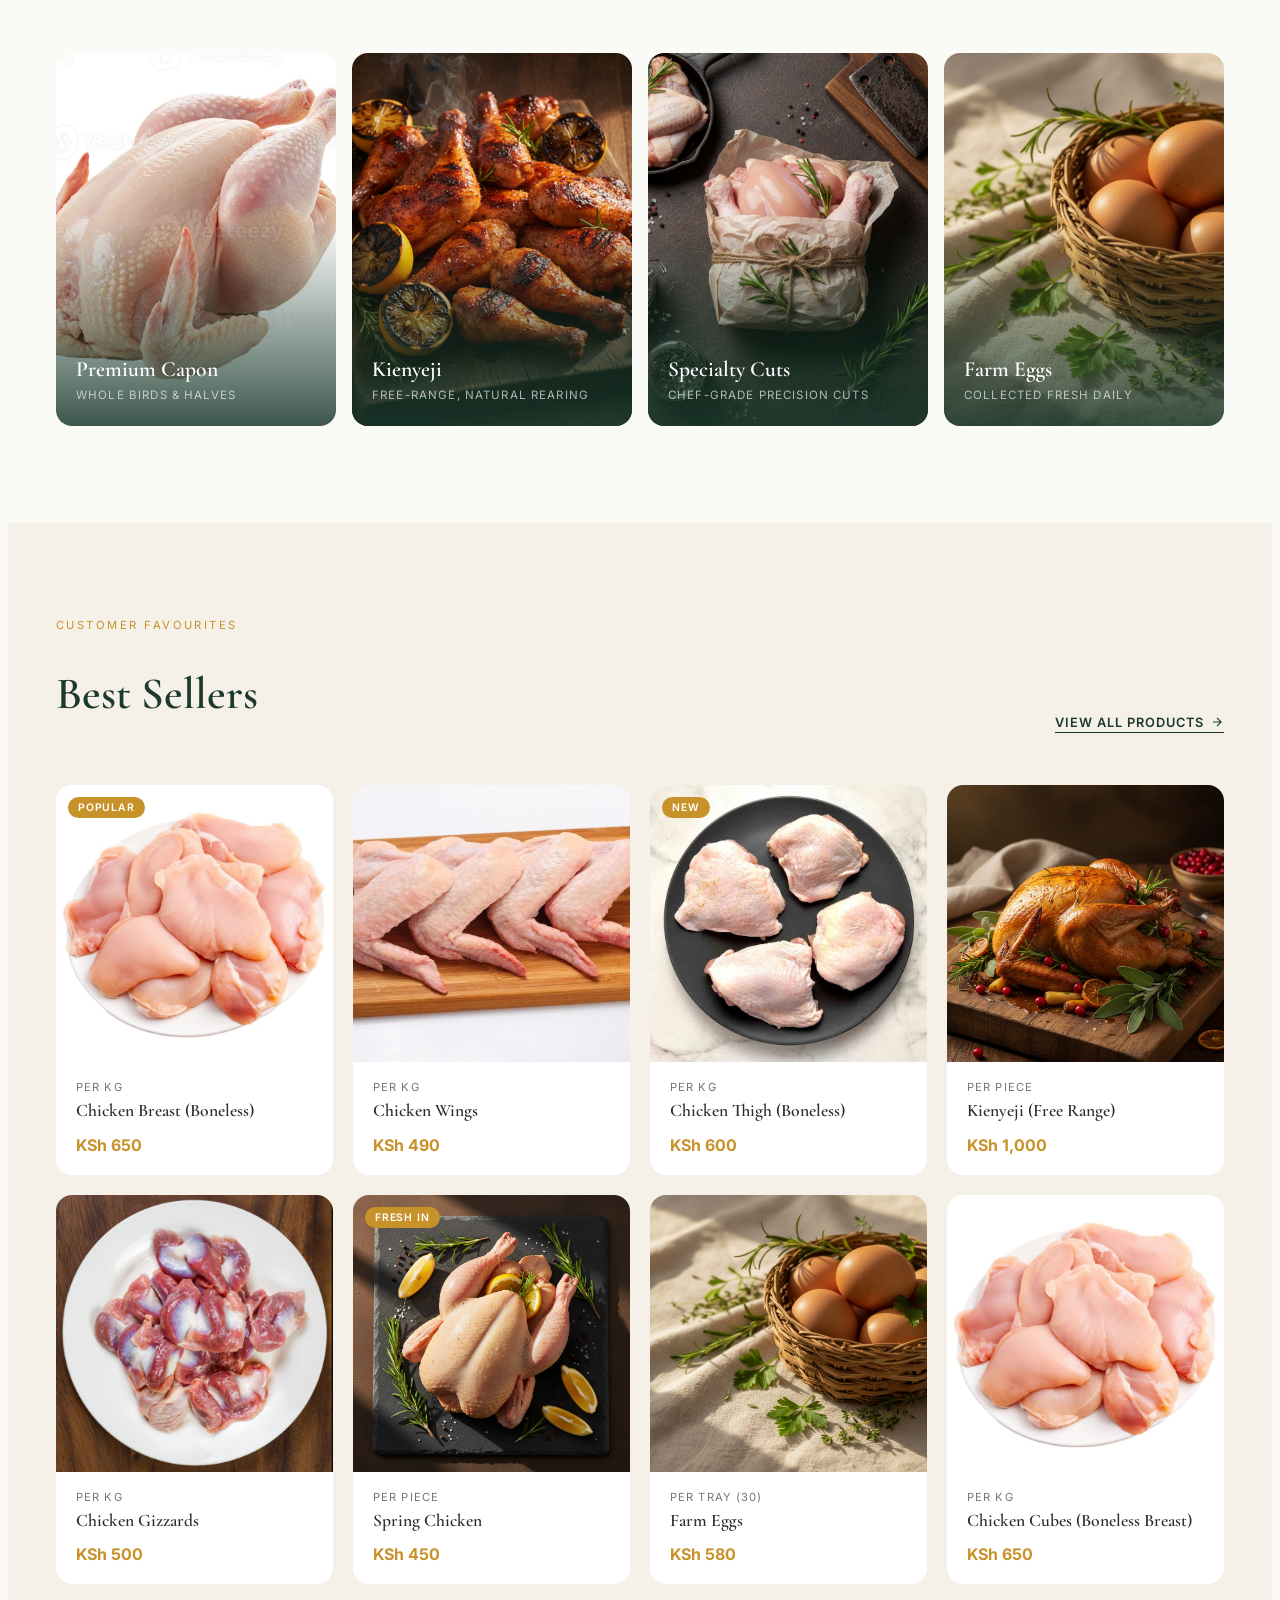
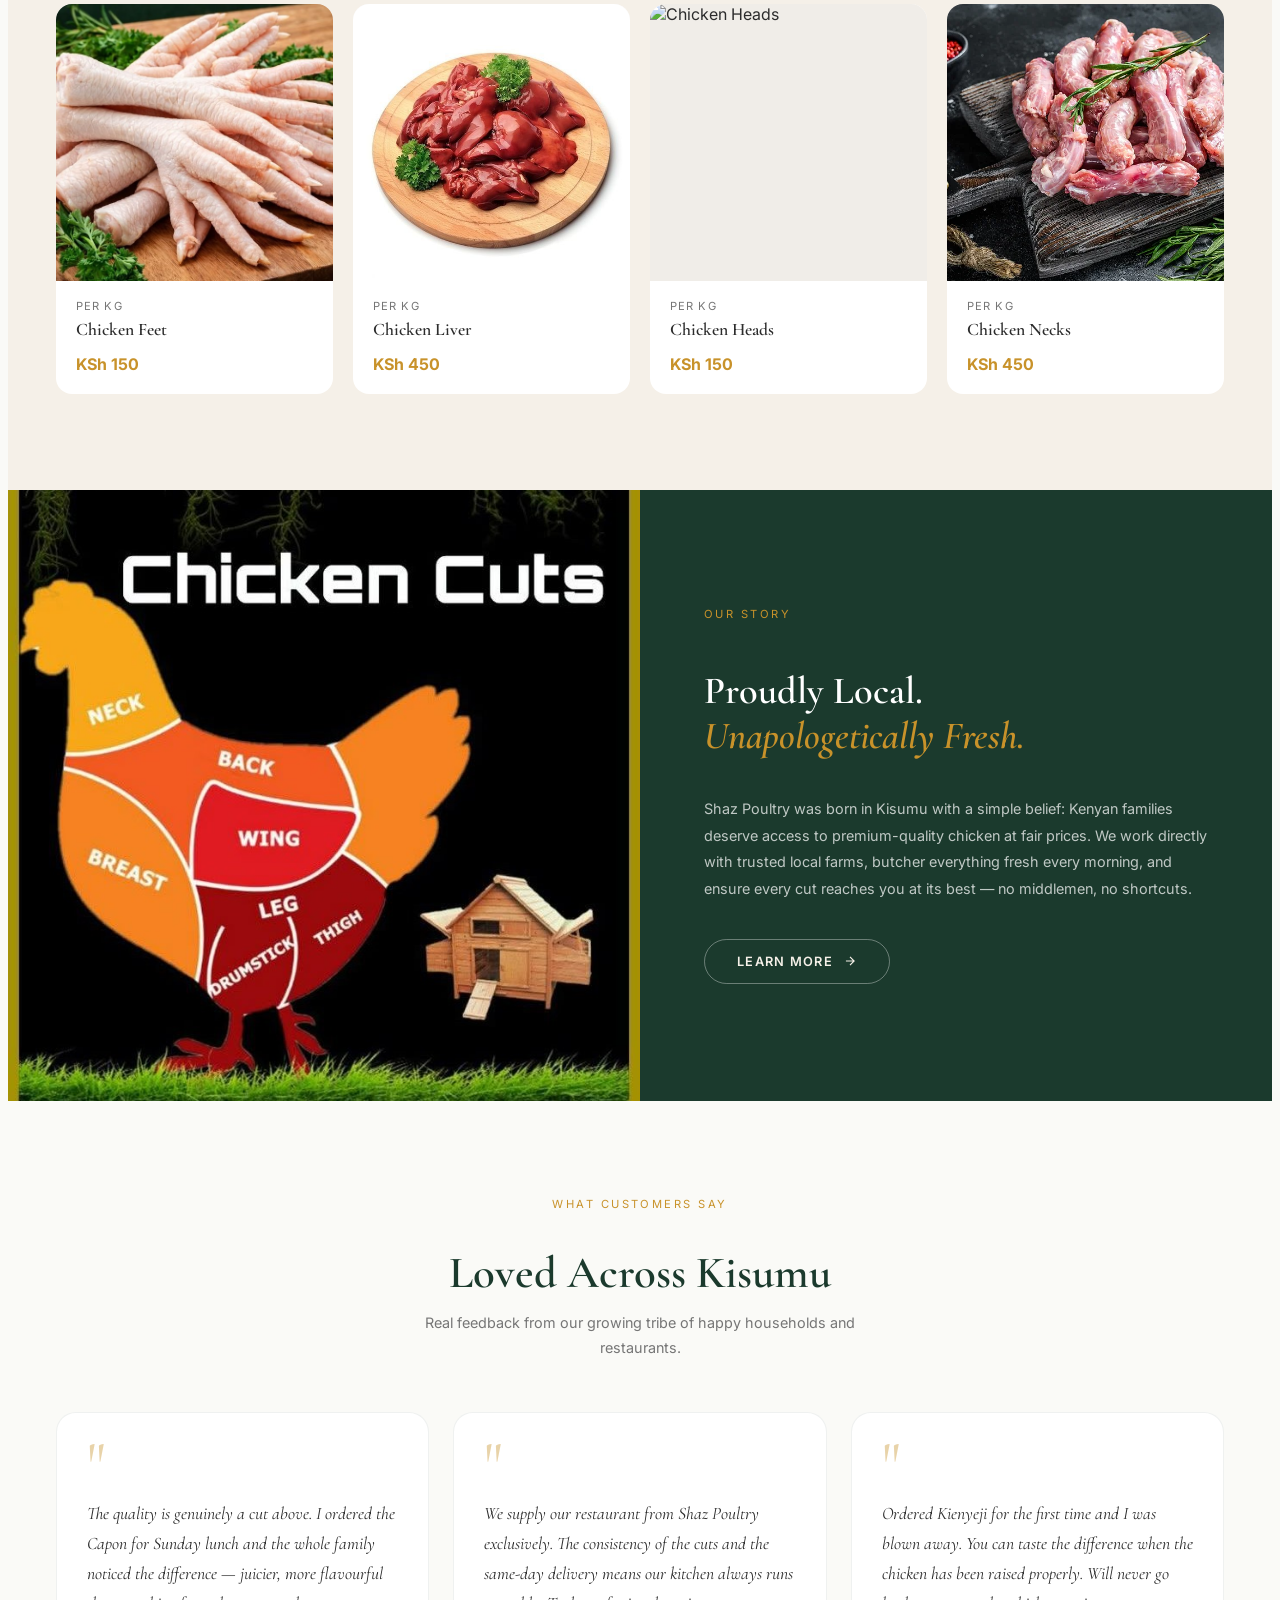
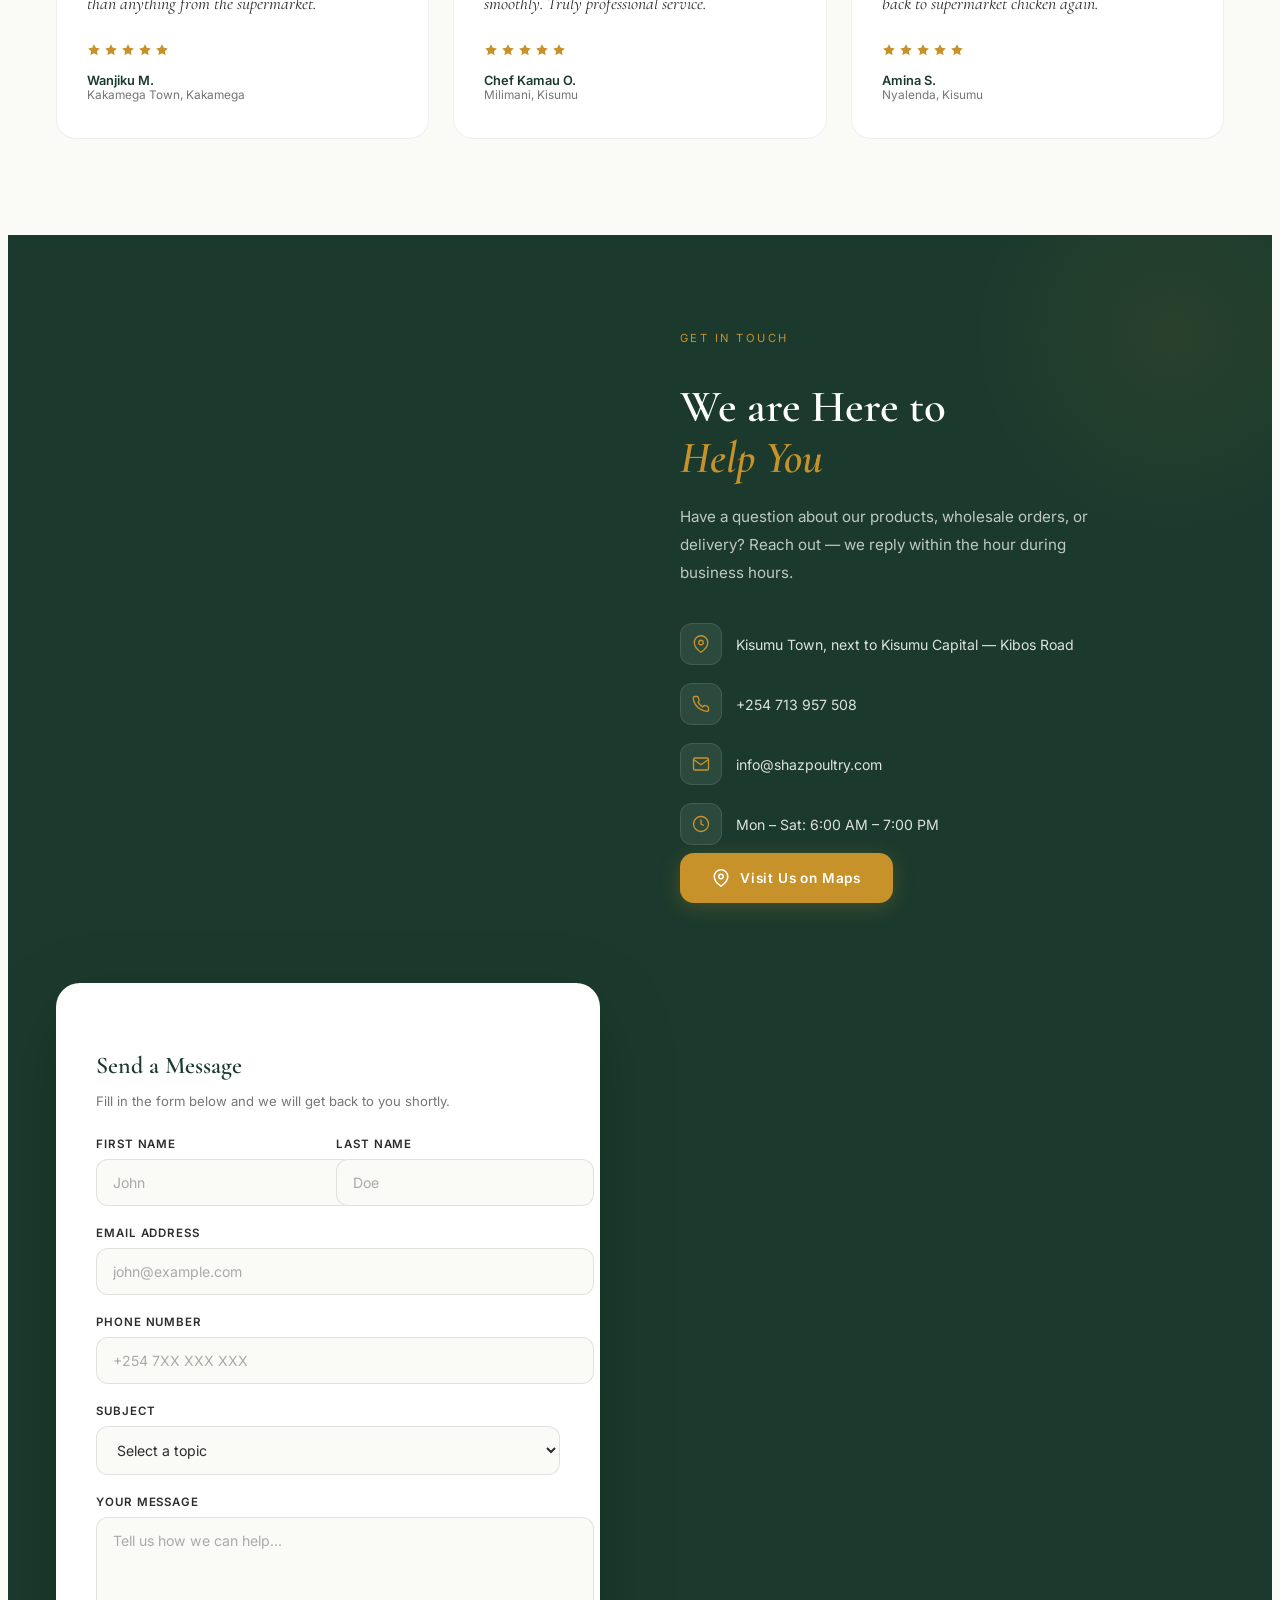
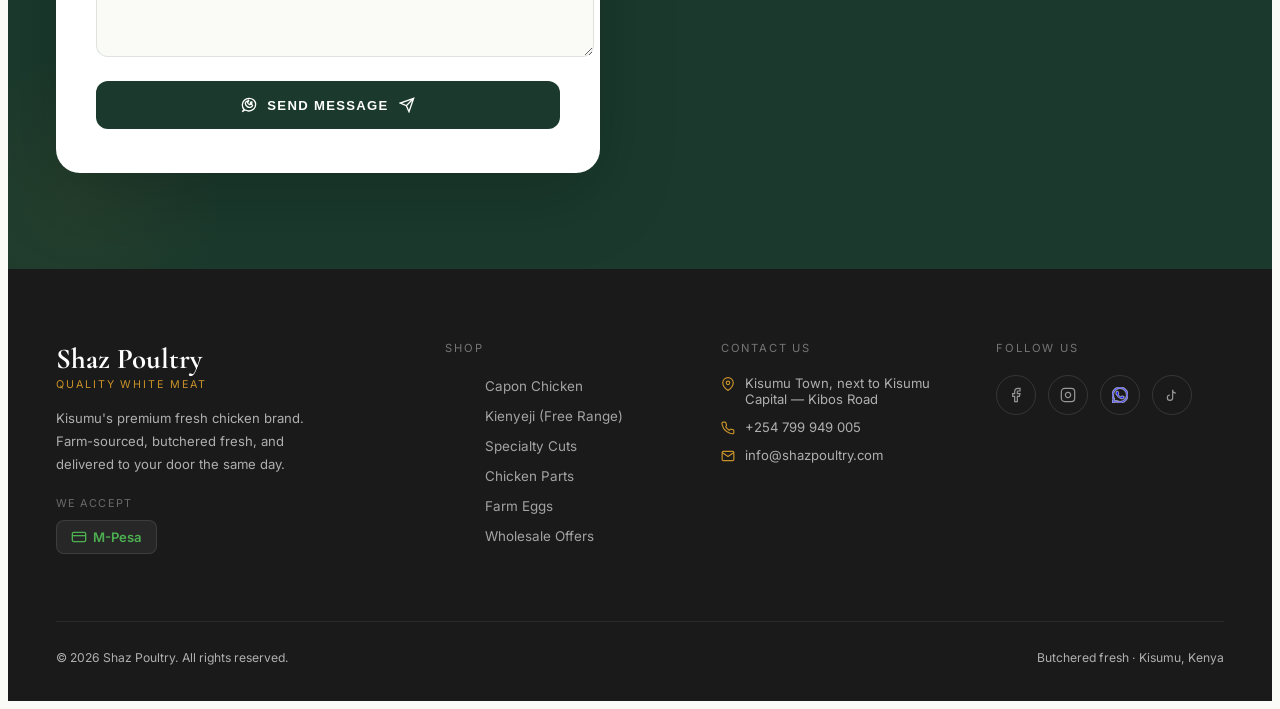
==== commit 840a09d0: "Fix product grid layout and add mobile menu navigation - Reorganized product cards to display correc" ====
--- a/index.html
+++ b/index.html
@@ -28,22 +28,18 @@
     <span class="tagline">Quality White Meat</span>
   </div>
   <ul class="nav-links">
-    <li><a href="#">Home</a></li>
-    <li><a href="#">Shop</a></li>
-    <li><a href="#">Our Story</a></li>
+    <li><a href="#home">Home</a></li>
+    <li><a href="#products">Shop</a></li>
+    <li><a href="#story">Our Story</a></li>
     <li><a href="#contact">Contact</a></li>
   </ul>
   <div class="nav-actions">
-    <button aria-label="Search">
+    <button id="menuToggle" aria-label="Open navigation menu">
       <svg viewBox="0 0 24 24" fill="none" stroke="currentColor" stroke-width="2"><circle cx="11" cy="11" r="8"/><path d="m21 21-4.35-4.35"/></svg>
     </button>
     <button aria-label="Wishlist">
       <svg viewBox="0 0 24 24" fill="none" stroke="currentColor" stroke-width="2"><path d="M20.84 4.61a5.5 5.5 0 0 0-7.78 0L12 5.67l-1.06-1.06a5.5 5.5 0 0 0-7.78 7.78l1.06 1.06L12 21.23l7.78-7.78 1.06-1.06a5.5 5.5 0 0 0 0-7.78z"/></svg>
     </button>
-    <button class="cart-btn" aria-label="Cart">
-      <svg viewBox="0 0 24 24" fill="none" stroke="currentColor" stroke-width="2"><path d="M6 2 3 6v14a2 2 0 0 0 2 2h14a2 2 0 0 0 2-2V6l-3-4z"/><line x1="3" y1="6" x2="21" y2="6"/><path d="M16 10a4 4 0 0 1-8 0"/></svg>
-      <span class="cart-badge">0</span>
-    </button>
     <button class="contact-trigger" id="contactTrigger" aria-label="Contact us">
       <svg viewBox="0 0 24 24"><path d="M4 4h16c1.1 0 2 .9 2 2v12c0 1.1-.9 2-2 2H4c-1.1 0-2-.9-2-2V6c0-1.1.9-2 2-2z"/><polyline points="22,6 12,13 2,6"/></svg>
       Contact
@@ -51,8 +47,21 @@
   </div>
 </nav>
 
+<div class="menu-overlay" id="menuOverlay" aria-hidden="true">
+  <div class="menu-sheet">
+    <button class="menu-close" id="menuClose" aria-label="Close menu">×</button>
+    <nav class="menu-nav" aria-label="Mobile navigation">
+      <a class="menu-link" href="#home">Home</a>
+      <a class="menu-link" href="#products">Products</a>
+      <a class="menu-link" href="#story">Our Story</a>
+      <a class="menu-link" href="#contact">Contact</a>
+      <a class="menu-link" href="#location">Location</a>
+    </nav>
+  </div>
+</div>
+
 <!-- HERO -->
-<section class="hero">
+<section class="hero" id="home">
   <div class="hero-bg" id="heroBg"></div>
   <div class="hero-content">
     <div class="hero-eyebrow">Farm Fresh · Kisumu, Kenya</div>
@@ -147,7 +156,7 @@
 </section>
 
 <!-- PRODUCTS -->
-<section class="products">
+<section class="products" id="products">
   <div class="products-header">
     <div>
       <div class="section-eyebrow">Customer Favourites</div>
@@ -167,9 +176,6 @@
         <div class="product-name">Chicken Breast (Boneless)</div>
         <div class="product-footer">
           <span class="product-price">KSh 650</span>
-          <button class="add-to-cart" aria-label="Add to cart">
-            <svg viewBox="0 0 24 24"><path d="M12 5v14M5 12h14"/></svg>
-          </button>
         </div>
       </div>
     </div>
@@ -183,9 +189,6 @@
         <div class="product-name">Chicken Wings</div>
         <div class="product-footer">
           <span class="product-price">KSh 490</span>
-          <button class="add-to-cart" aria-label="Add to cart">
-            <svg viewBox="0 0 24 24"><path d="M12 5v14M5 12h14"/></svg>
-          </button>
         </div>
       </div>
     </div>
@@ -200,9 +203,6 @@
         <div class="product-name">Chicken Thigh (Boneless)</div>
         <div class="product-footer">
           <span class="product-price">KSh 600</span>
-          <button class="add-to-cart" aria-label="Add to cart">
-            <svg viewBox="0 0 24 24"><path d="M12 5v14M5 12h14"/></svg>
-          </button>
         </div>
       </div>
     </div>
@@ -216,9 +216,6 @@
         <div class="product-name">Kienyeji (Free Range)</div>
         <div class="product-footer">
           <span class="product-price">KSh 1,000</span>
-          <button class="add-to-cart" aria-label="Add to cart">
-            <svg viewBox="0 0 24 24"><path d="M12 5v14M5 12h14"/></svg>
-          </button>
         </div>
       </div>
     </div>
@@ -232,9 +229,6 @@
         <div class="product-name">Chicken Gizzards</div>
         <div class="product-footer">
           <span class="product-price">KSh 500</span>
-          <button class="add-to-cart" aria-label="Add to cart">
-            <svg viewBox="0 0 24 24"><path d="M12 5v14M5 12h14"/></svg>
-          </button>
         </div>
       </div>
     </div>
@@ -249,9 +243,6 @@
         <div class="product-name">Spring Chicken</div>
         <div class="product-footer">
           <span class="product-price">KSh 450</span>
-          <button class="add-to-cart" aria-label="Add to cart">
-            <svg viewBox="0 0 24 24"><path d="M12 5v14M5 12h14"/></svg>
-          </button>
         </div>
       </div>
     </div>
@@ -265,9 +256,6 @@
         <div class="product-name">Farm Eggs</div>
         <div class="product-footer">
           <span class="product-price">KSh 580</span>
-          <button class="add-to-cart" aria-label="Add to cart">
-            <svg viewBox="0 0 24 24"><path d="M12 5v14M5 12h14"/></svg>
-          </button>
         </div>
       </div>
     </div>
@@ -281,9 +269,6 @@
         <div class="product-name">Chicken Cubes (Boneless Breast)</div>
         <div class="product-footer">
           <span class="product-price">KSh 650</span>
-          <button class="add-to-cart" aria-label="Add to cart">
-            <svg viewBox="0 0 24 24"><path d="M12 5v14M5 12h14"/></svg>
-          </button>
         </div>
       </div>
     </div>
@@ -296,10 +281,46 @@
         <div class="product-unit">Per KG</div>
         <div class="product-name">Chicken Feet</div>
         <div class="product-footer">
-          <span class="product-price">KSh 250</span>
-          <button class="add-to-cart" aria-label="Add to cart">
-            <svg viewBox="0 0 24 24"><path d="M12 5v14M5 12h14"/></svg>
-          </button>
+          <span class="product-price">KSh 150</span>
+        </div>
+      </div>
+    </div>
+
+    <div class="product-card">
+      <div class="product-img-wrap">
+        <img class="product-img" src="image/chicken parts/chicken liver.jpg" alt="Chicken Liver">
+      </div>
+      <div class="product-body">
+        <div class="product-unit">Per KG</div>
+        <div class="product-name">Chicken Liver</div>
+        <div class="product-footer">
+          <span class="product-price">KSh 450</span>
+        </div>
+      </div>
+    </div>
+
+    <div class="product-card">
+      <div class="product-img-wrap">
+        <img class="product-img" src="image/chicken parts/chicken heads.jpeg" alt="Chicken Heads">
+      </div>
+      <div class="product-body">
+        <div class="product-unit">Per KG</div>
+        <div class="product-name">Chicken Heads</div>
+        <div class="product-footer">
+          <span class="product-price">KSh 150</span>
+        </div>
+      </div>
+    </div>
+
+    <div class="product-card">
+      <div class="product-img-wrap">
+        <img class="product-img" src="image/chicken parts/chicken necks.png" alt="Chicken Necks">
+      </div>
+      <div class="product-body">
+        <div class="product-unit">Per KG</div>
+        <div class="product-name">Chicken Necks</div>
+        <div class="product-footer">
+          <span class="product-price">KSh 450</span>
         </div>
       </div>
     </div>
@@ -307,7 +328,7 @@
 </section>
 
 <!-- STORY -->
-<div class="story">
+<div class="story" id="story">
   <img class="story-img" src="image/chicken parts/chicken parts.jpg" alt="Shaz Poultry Farm">
   <div class="story-content">
     <div class="story-eyebrow">Our Story</div>
@@ -373,6 +394,7 @@
 <!-- CONTACT SECTION -->
 <section class="contact-section" id="contact">
   <div class="contact-inner">
+    <div id="location"></div>
     <div class="contact-left">
       <div class="section-eyebrow">Get in Touch</div>
       <h2>We are Here to<br><em>Help You</em></h2>
@@ -644,6 +666,30 @@
     });
   }, { threshold: 0.12 });
   revealEls.forEach(el => observer.observe(el));
+
+  // Mobile menu toggle
+  const menuToggle = document.getElementById('menuToggle');
+  const menuOverlay = document.getElementById('menuOverlay');
+  const menuClose = document.getElementById('menuClose');
+
+  function openMenu() {
+    menuOverlay.classList.add('active');
+    document.body.style.overflow = 'hidden';
+  }
+
+  function closeMenu() {
+    menuOverlay.classList.remove('active');
+    document.body.style.overflow = ''; 
+  }
+
+  menuToggle.addEventListener('click', openMenu);
+  menuClose.addEventListener('click', closeMenu);
+  menuOverlay.addEventListener('click', (event) => {
+    if (event.target === menuOverlay) closeMenu();
+  });
+  document.querySelectorAll('.menu-link').forEach(link => {
+    link.addEventListener('click', closeMenu);
+  });
 
   // Add to cart interaction
   let cartCount = 0;
--- a/style.css
+++ b/style.css
@@ -76,8 +76,54 @@
 .nav-actions button { background: none; border: none; cursor: pointer; color: var(--charcoal); display: flex; align-items: center; transition: color 0.2s; }
 .nav-actions button:hover { color: var(--green); }
 .nav-actions svg { width: 20px; height: 20px; }
-.cart-btn { position: relative; }
-.cart-badge { position: absolute; top: -6px; right: -6px; background: var(--amber); color: #fff; font-size: 0.6rem; font-weight: 600; border-radius: 50%; width: 16px; height: 16px; display: flex; align-items: center; justify-content: center; }
+
+.menu-overlay {
+  position: fixed;
+  inset: 0;
+  background: rgba(0,0,0,0.55);
+  display: none;
+  justify-content: flex-end;
+  z-index: 1100;
+}
+.menu-overlay.active { display: flex; }
+.menu-sheet {
+  width: min(320px, 100%);
+  background: var(--card-bg);
+  box-shadow: -18px 0 48px rgba(0,0,0,0.18);
+  display: flex;
+  flex-direction: column;
+  padding: 28px 24px;
+}
+.menu-close {
+  margin-left: auto;
+  background: none;
+  border: none;
+  font-size: 1.8rem;
+  line-height: 1;
+  color: var(--charcoal);
+  cursor: pointer;
+}
+.menu-nav {
+  display: flex;
+  flex-direction: column;
+  gap: 18px;
+  margin-top: 24px;
+}
+.menu-link {
+  font-size: 1rem;
+  font-weight: 700;
+  text-transform: uppercase;
+  letter-spacing: 0.08em;
+  color: var(--green);
+  text-decoration: none;
+  padding: 14px 12px;
+  border-radius: 14px;
+  transition: background 0.2s, color 0.2s;
+}
+.menu-link:hover {
+  background: rgba(27,58,45,0.08);
+  color: var(--amber);
+}
 
 /* ── HERO ─────────────────────────────────── */
 .hero {
@@ -325,18 +371,6 @@
 .product-name { font-family: 'Cormorant Garamond', serif; font-size: 1.1rem; font-weight: 600; color: var(--charcoal); margin-bottom: 12px; line-height: 1.3; }
 .product-footer { display: flex; align-items: center; justify-content: space-between; }
 .product-price { font-size: 1rem; font-weight: 700; color: var(--amber); }
-.add-to-cart {
-  width: 36px; height: 36px;
-  border-radius: 50%;
-  border: 1.5px solid var(--green);
-  background: none;
-  cursor: pointer;
-  display: flex; align-items: center; justify-content: center;
-  transition: background 0.2s, border-color 0.2s;
-}
-.add-to-cart svg { width: 14px; height: 14px; stroke: var(--green); fill: none; stroke-width: 2; transition: stroke 0.2s; }
-.add-to-cart:hover { background: var(--green); border-color: var(--green); }
-.add-to-cart:hover svg { stroke: #fff; }
 
 /* ── STORY STRIP ──────────────────────────── */
 .story {
